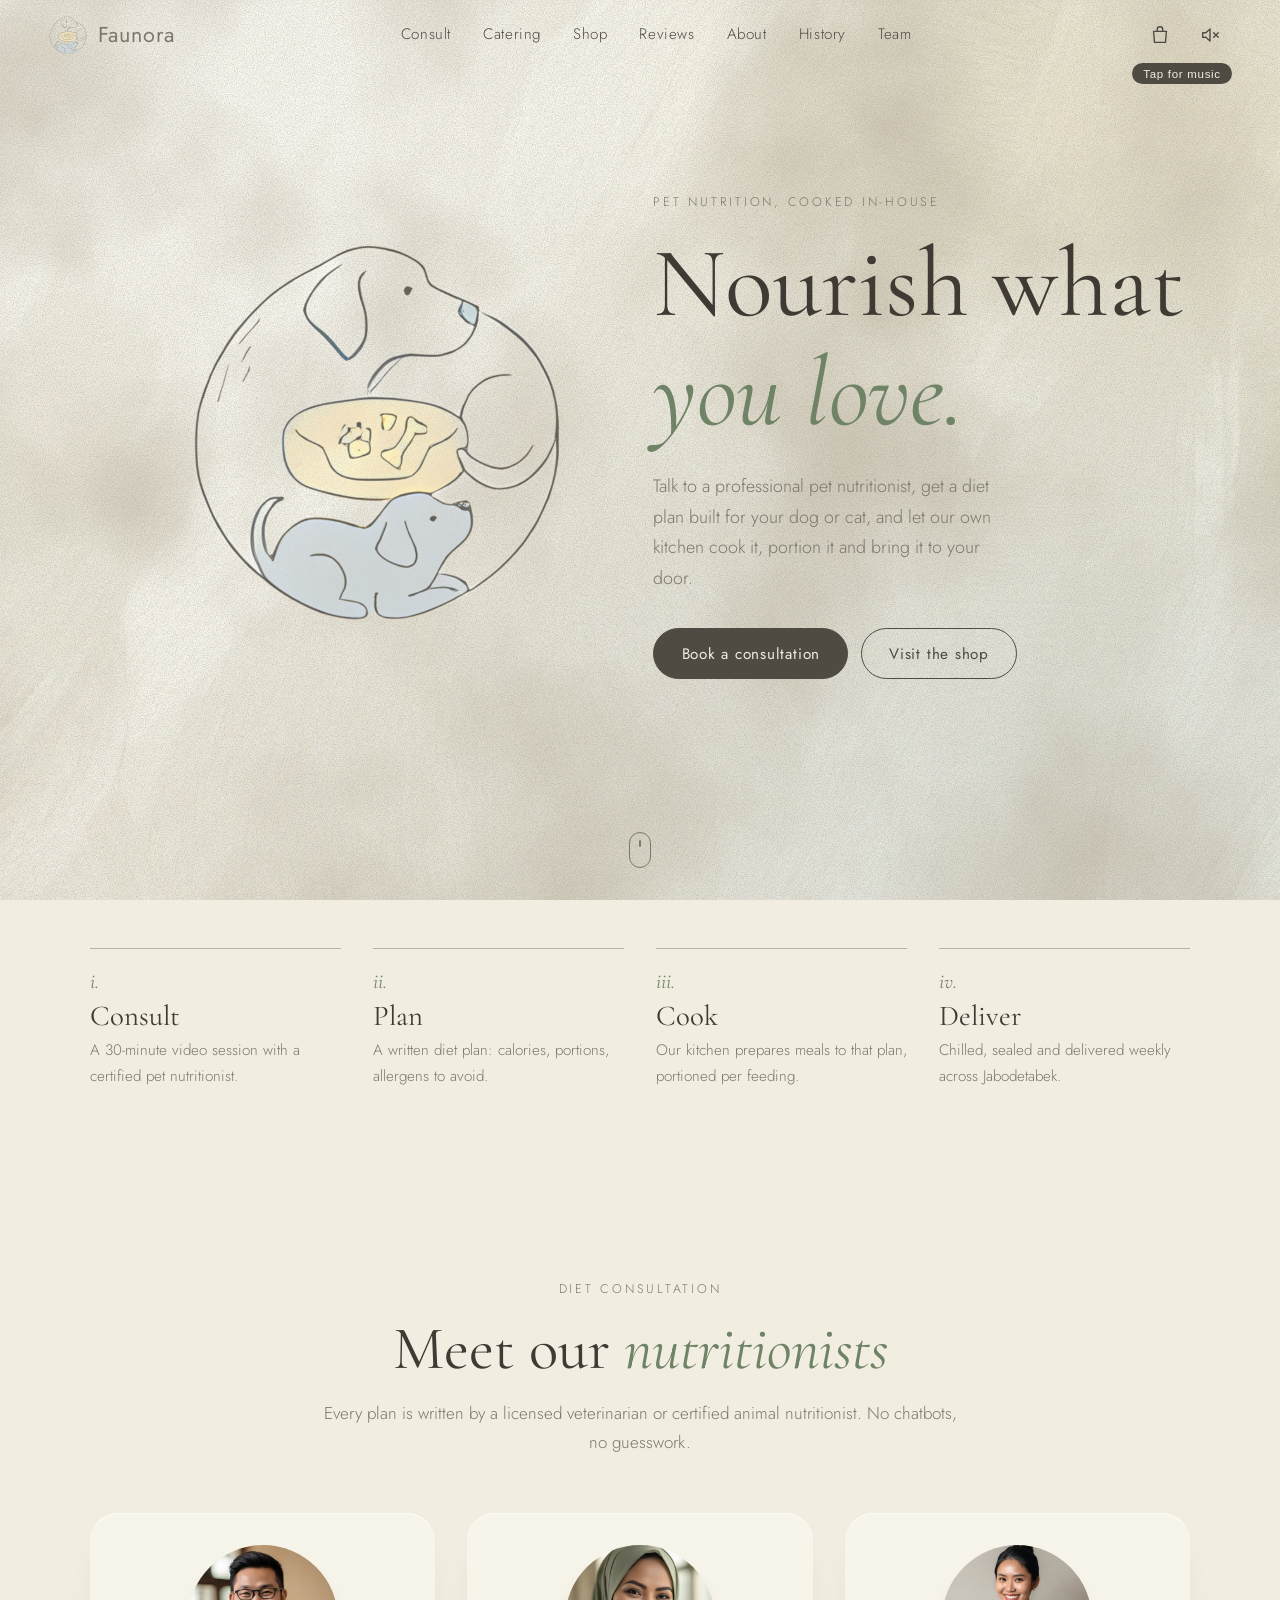
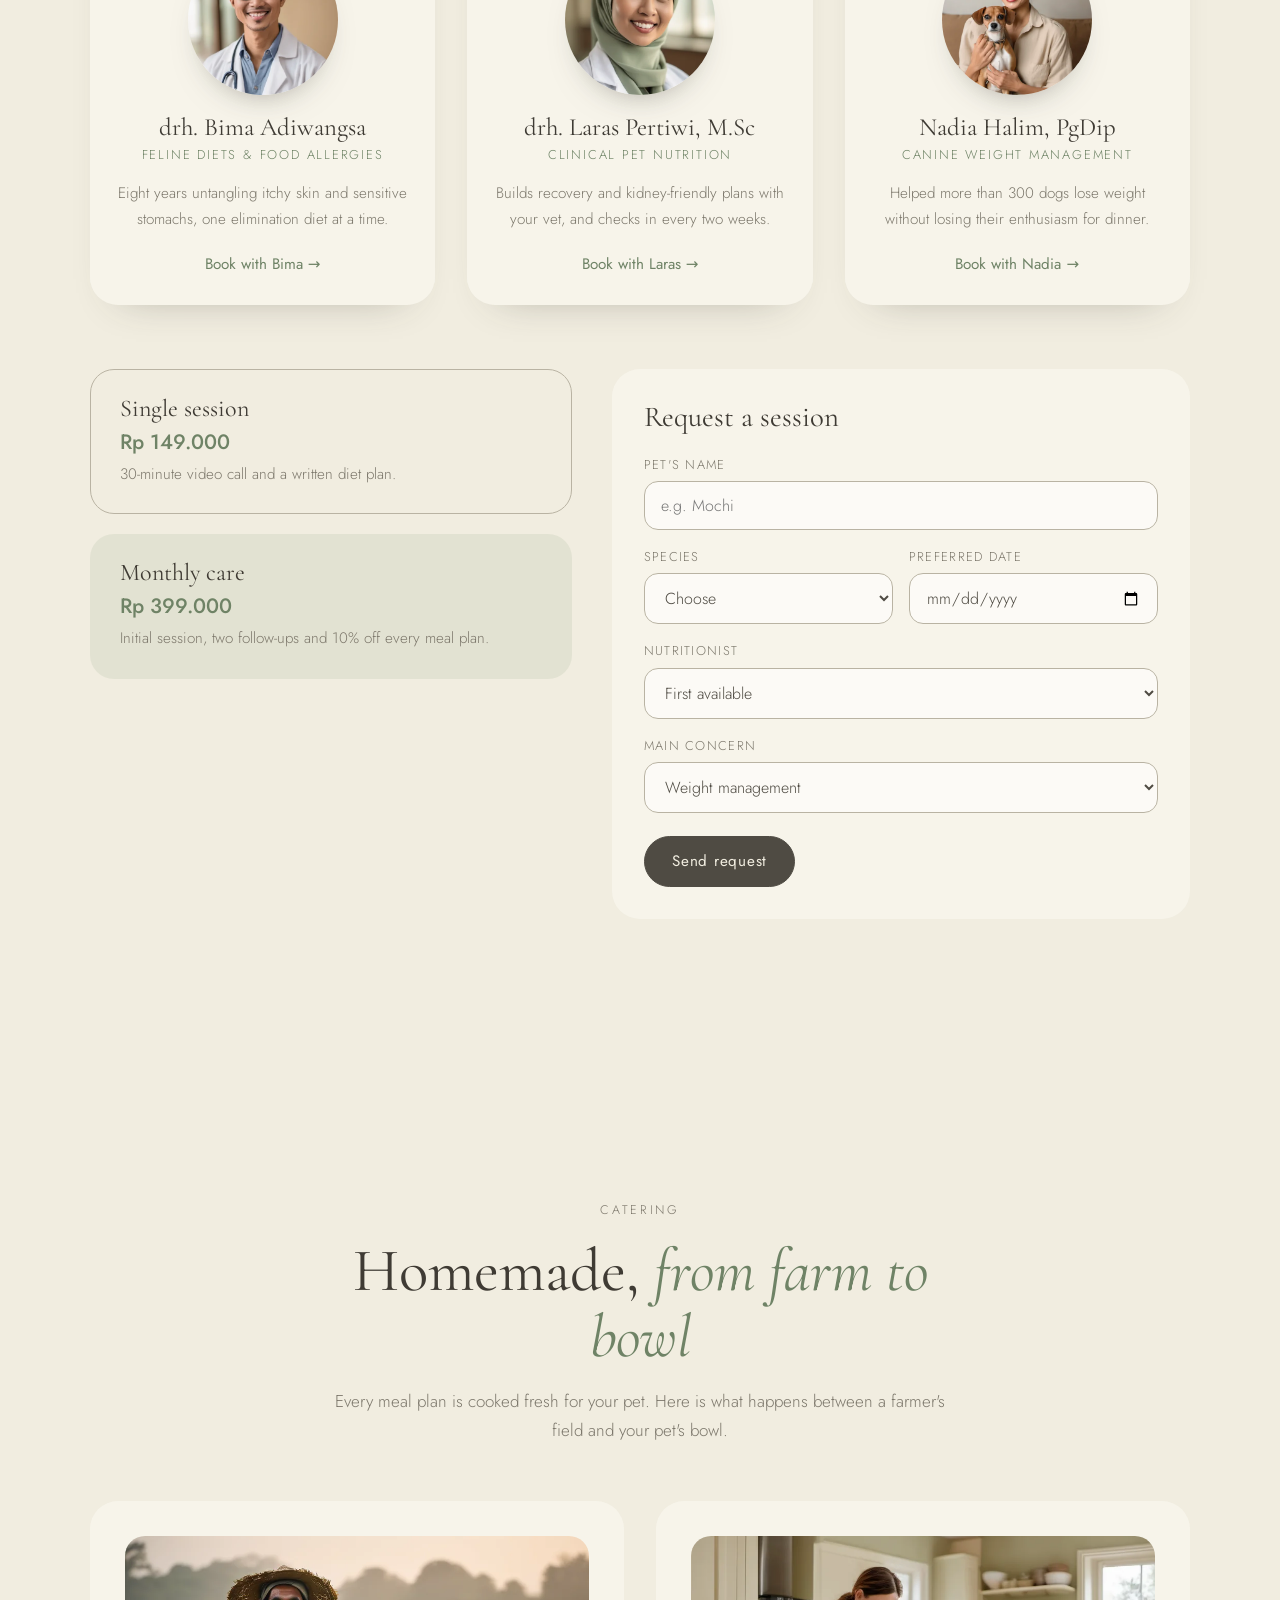
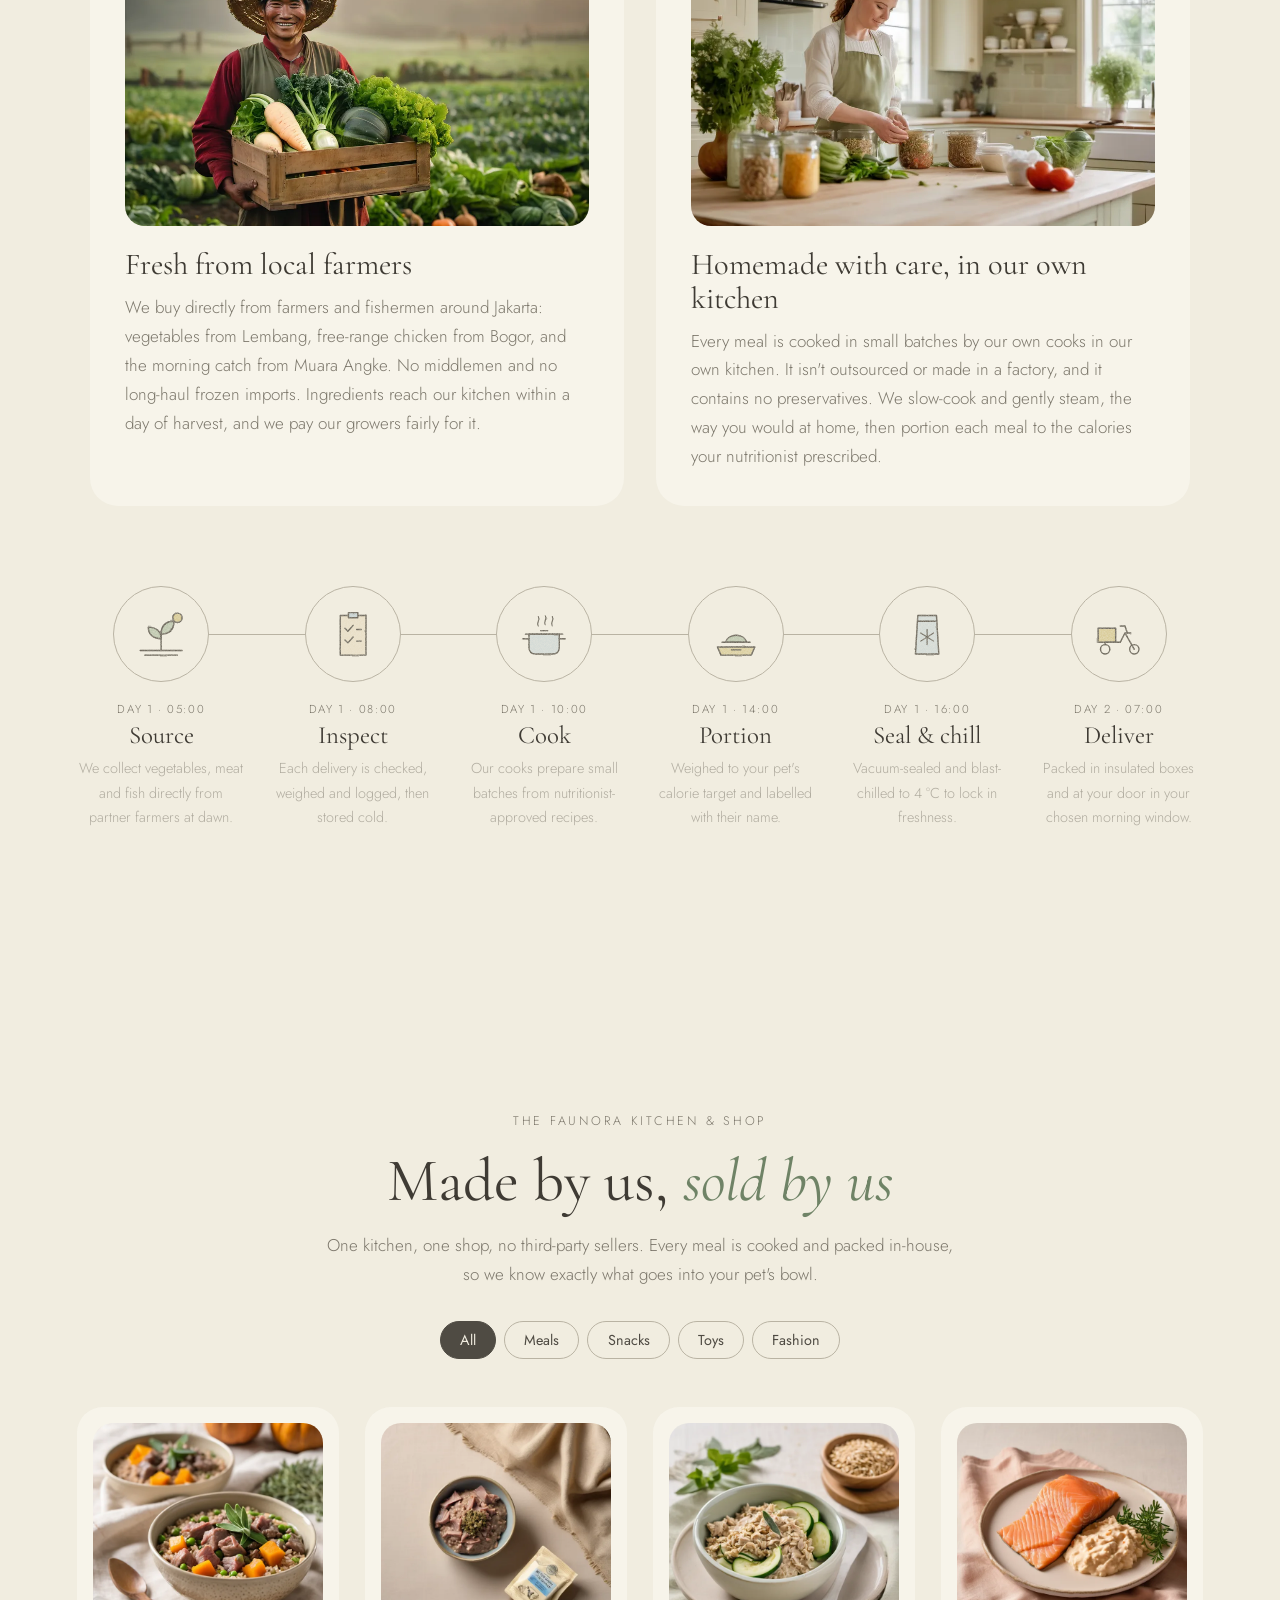
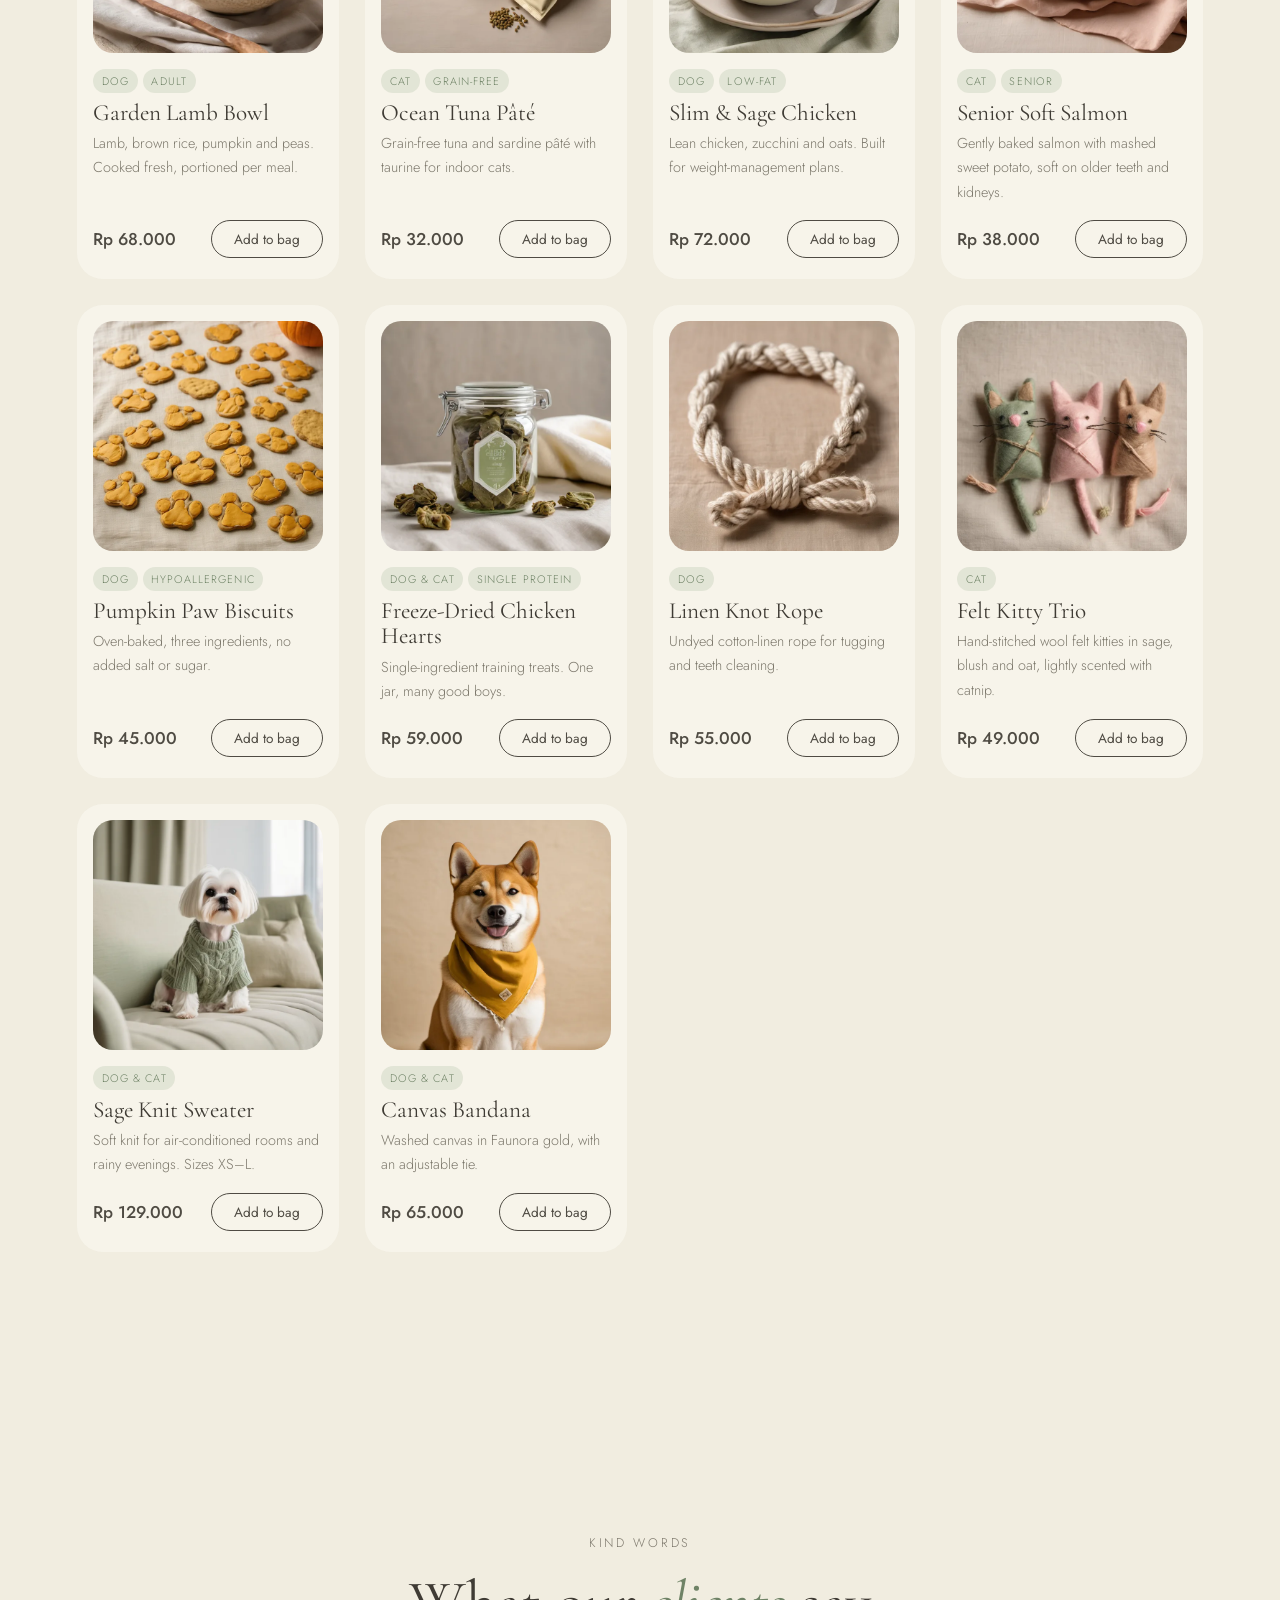
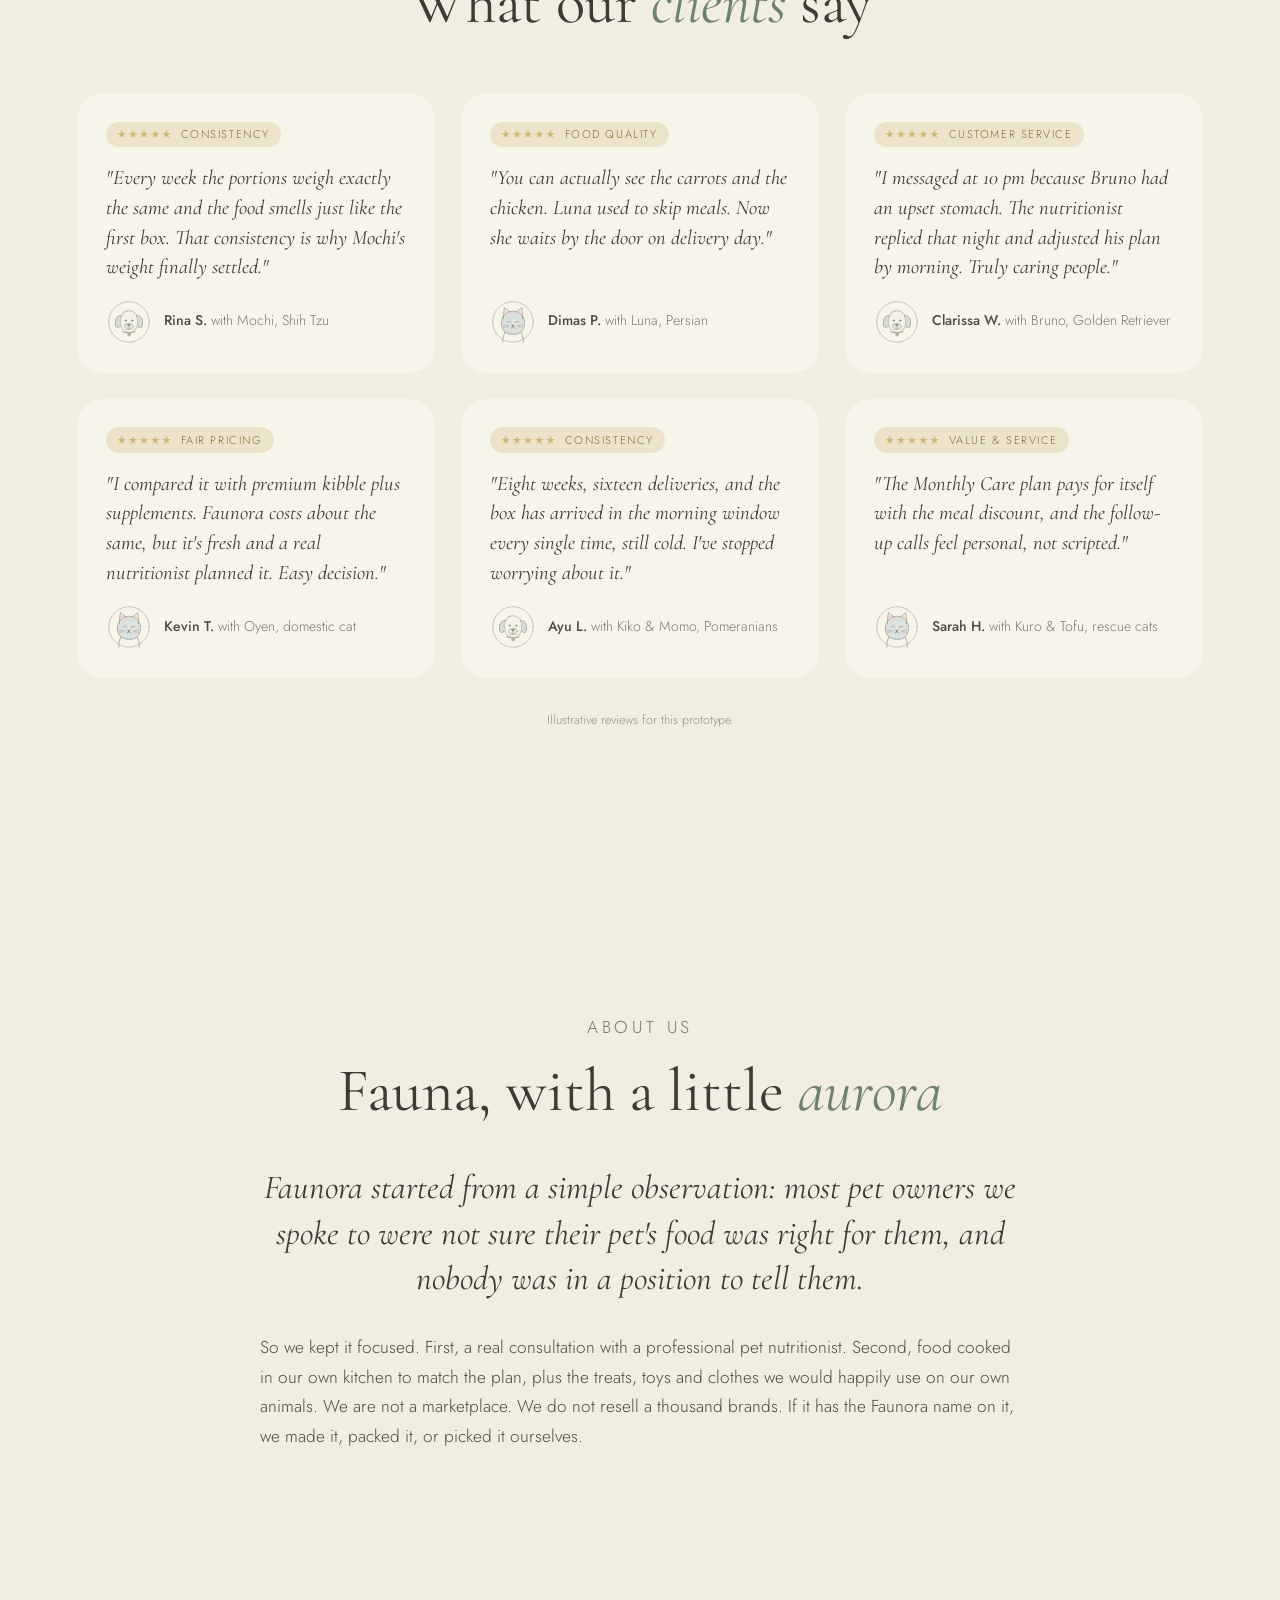
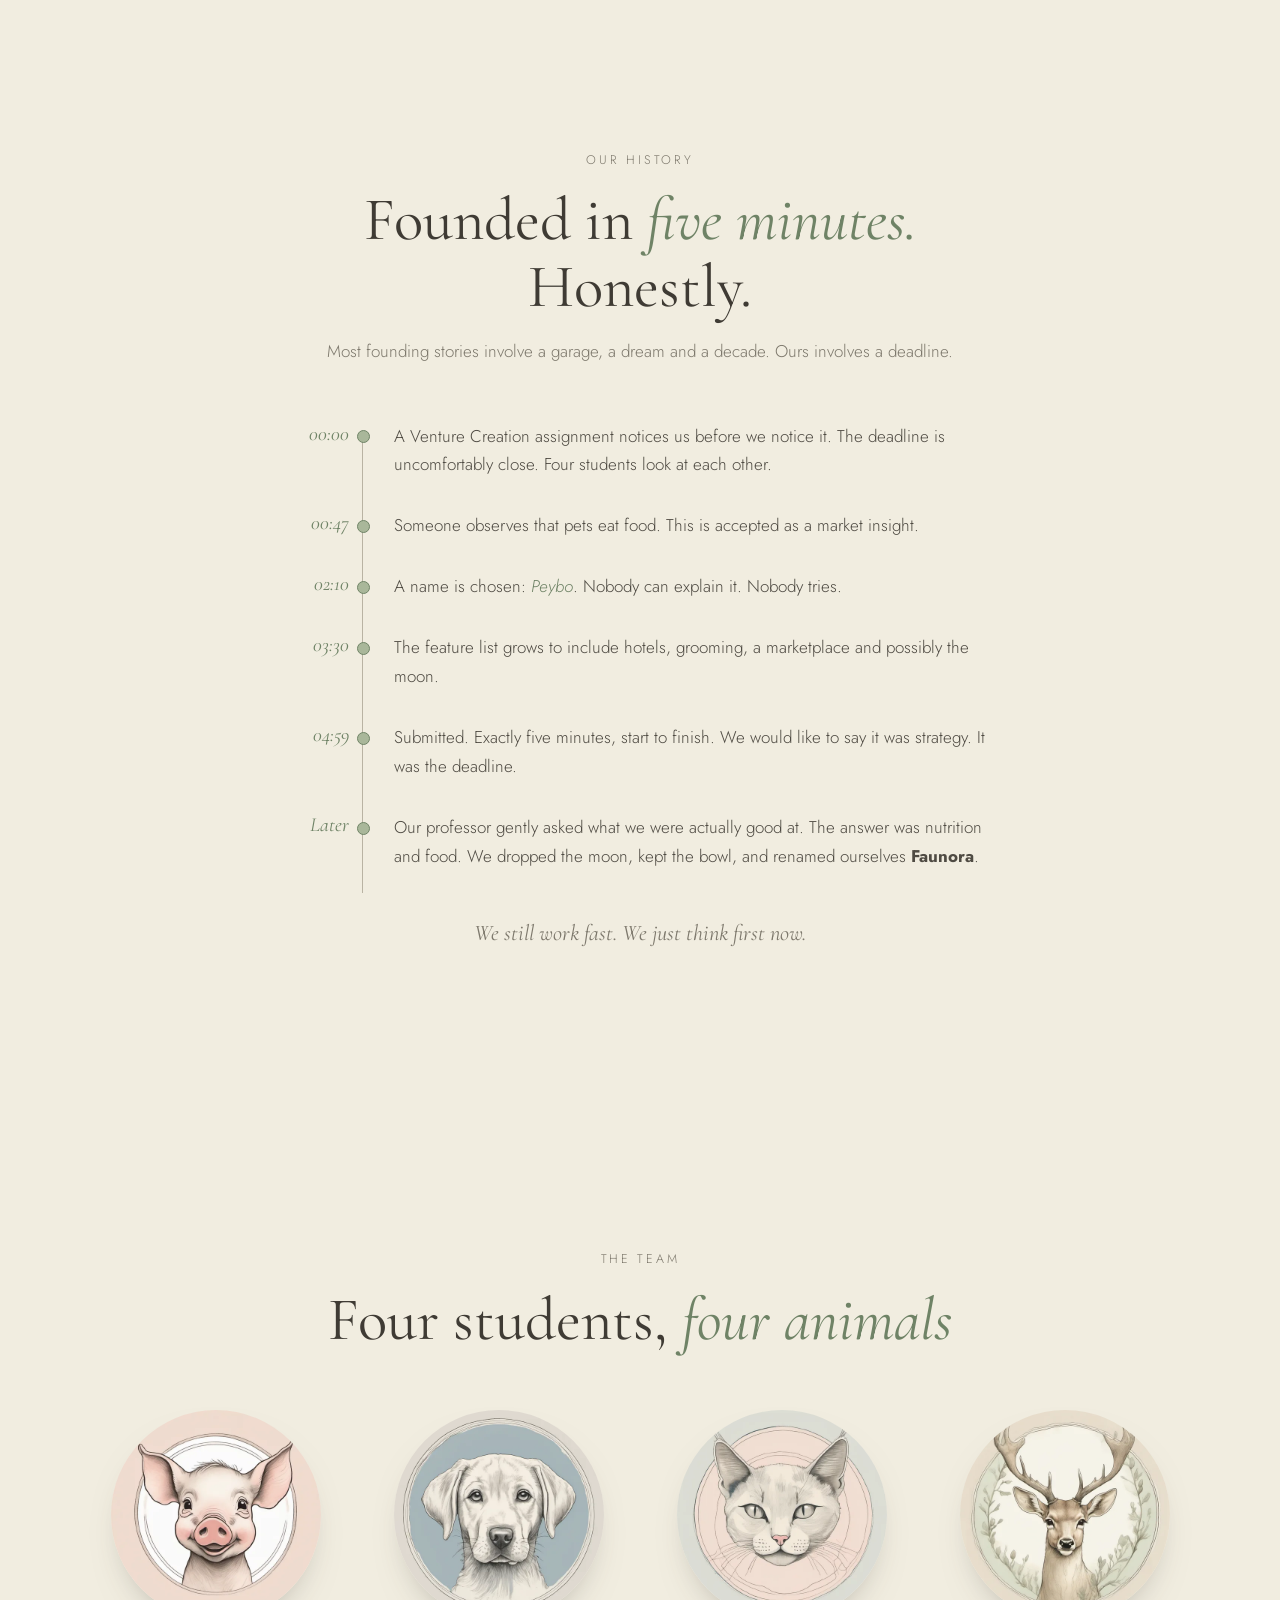
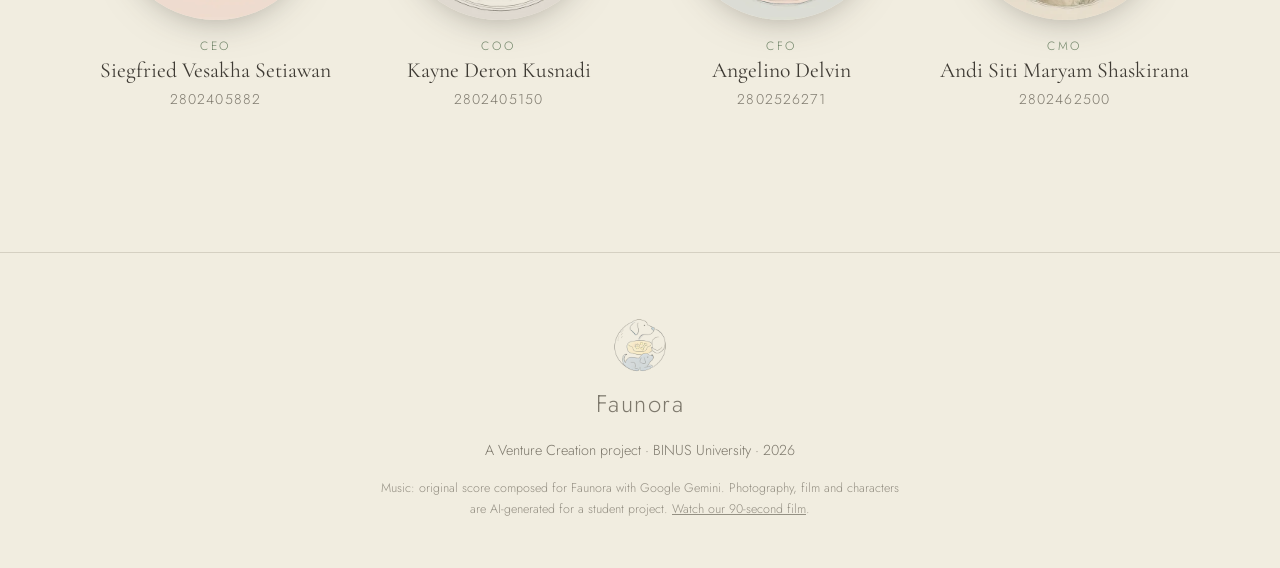
==== index.html @ 3a8ef3ce "Add Faunora website and 90-second brand film Responsive HTML/CSS/JS site for Faunora (pet diet consu" ====
<!doctype html>
<html lang="en">
<head>
<meta charset="utf-8">
<meta name="viewport" content="width=device-width, initial-scale=1">
<title>Faunora — Pet Nutrition &amp; Kitchen</title>
<meta name="description" content="Diet consultations with professional pet nutritionists, and meals cooked in Faunora's own kitchen to match.">
<link rel="icon" href="assets/logo/faunora-mark.svg" type="image/svg+xml">
<link rel="preconnect" href="https://fonts.googleapis.com">
<link rel="preconnect" href="https://fonts.gstatic.com" crossorigin>
<link href="https://fonts.googleapis.com/css2?family=Cormorant+Garamond:ital,wght@0,400;0,500;1,400;1,500&family=Jost:wght@300;400;500&display=swap" rel="stylesheet">
<link rel="stylesheet" href="style.css">
</head>
<body>

<!-- Hand-drawn illustration sprite. Two pencil filters give the doubled, graphite-like line of the logo. -->
<svg class="sprite" aria-hidden="true" xmlns="http://www.w3.org/2000/svg">
  <defs>
    <filter id="pencil" x="-5%" y="-5%" width="110%" height="110%">
      <feTurbulence type="fractalNoise" baseFrequency="0.04" numOctaves="2" seed="3" result="w"/>
      <feDisplacementMap in="SourceGraphic" in2="w" scale="2.4" xChannelSelector="R" yChannelSelector="G" result="d"/>
      <feTurbulence type="fractalNoise" baseFrequency="0.9" seed="7" result="g"/>
      <feColorMatrix in="g" type="matrix" values="0 0 0 0 0  0 0 0 0 0  0 0 0 0 0  0 0 0 -1.1 1.35" result="m"/>
      <feComposite in="d" in2="m" operator="in"/>
    </filter>
    <filter id="pencil2" x="-5%" y="-5%" width="110%" height="110%">
      <feTurbulence type="fractalNoise" baseFrequency="0.05" numOctaves="2" seed="11" result="w"/>
      <feDisplacementMap in="SourceGraphic" in2="w" scale="4" xChannelSelector="G" yChannelSelector="R"/>
    </filter>
  </defs>

  <!-- Team animals -->
  <symbol id="a-cat" viewBox="0 0 200 200">
    <g fill="none" stroke="currentColor" stroke-width="2" stroke-linecap="round" stroke-linejoin="round">
      <circle cx="100" cy="104" r="88" stroke-width="1.4"/>
      <path d="M64 150c-8 18-10 32-8 42M136 150c8 18 10 32 8 42"/>
      <path d="M50 110c0-35 22-52 50-52s50 17 50 52-22 48-50 48-50-13-50-48z" fill="#C9D4D4" fill-opacity=".6"/>
      <path d="M58 90l4-48 26 20M142 90l-4-48-26 20"/>
      <path d="M66 78l2-24 14 10zM134 78l-2-24-14 10z" fill="#E5C4B5" fill-opacity=".8" stroke="none"/>
      <path d="M74 104q8-6 16 0M110 104q8-6 16 0"/>
      <path d="M96 118h8l-4 5z" fill="#6E9696"/>
      <path d="M100 123q0 7-8 8M100 123q0 7 8 8"/>
      <path d="M58 118l22 3M58 127l22-2M142 118l-22 3M142 127l-22-2" stroke-width="1.3"/>
    </g>
  </symbol>
  <symbol id="a-dog" viewBox="0 0 200 200">
    <g fill="none" stroke="currentColor" stroke-width="2" stroke-linecap="round" stroke-linejoin="round">
      <circle cx="100" cy="104" r="88" stroke-width="1.4"/>
      <path d="M62 100c0-30 18-44 38-44s38 14 38 44-14 50-38 50-38-20-38-50z" fill="#F4F1E6" fill-opacity=".9"/>
      <path d="M68 78c-18-6-30 12-26 40 2 12 12 14 20 4" fill="#C9D4D4" fill-opacity=".75"/>
      <path d="M132 78c18-6 30 12 26 40-2 12-12 14-20 4" fill="#C9D4D4" fill-opacity=".75"/>
      <circle cx="86" cy="98" r="3" fill="currentColor"/><circle cx="114" cy="98" r="3" fill="currentColor"/>
      <ellipse cx="100" cy="124" rx="18" ry="13"/>
      <path d="M93 116q7-4 14 0-3 6-7 6t-7-6z" fill="#6E9696"/>
      <path d="M100 122v6M92 130q8 5 16 0"/>
      <path d="M72 148q28 12 56 0"/>
      <circle cx="100" cy="160" r="5" fill="#CDBB74" fill-opacity=".8"/>
    </g>
  </symbol>

    <!-- Catering process icons -->
  <symbol id="c-farm" viewBox="0 0 100 100">
    <g fill="none" stroke="currentColor" stroke-width="2.4" stroke-linecap="round" stroke-linejoin="round">
      <circle cx="78" cy="22" r="8" fill="#CDBB74" fill-opacity=".6"/>
      <path d="M50 78V46"/>
      <path d="M50 58c-14 0-22-8-22-20 14 0 22 8 22 20z" fill="#A9B79A" fill-opacity=".6"/>
      <path d="M50 50c0-14 8-22 22-22 0 14-8 22-22 22z" fill="#A9B79A" fill-opacity=".6"/>
      <path d="M14 78h72M22 86h56" />
    </g>
  </symbol>
  <symbol id="c-check" viewBox="0 0 100 100">
    <g fill="none" stroke="currentColor" stroke-width="2.4" stroke-linecap="round" stroke-linejoin="round">
      <path d="M28 18h44v68H28z" fill="#E7DCC0" fill-opacity=".7"/>
      <path d="M42 13h16v9H42z" fill="#C9D4D4"/>
      <path d="M36 40l5 5 9-10M36 60l5 5 9-10M56 42h8M56 62h8"/>
    </g>
  </symbol>
  <symbol id="c-pot" viewBox="0 0 100 100">
    <g fill="none" stroke="currentColor" stroke-width="2.4" stroke-linecap="round" stroke-linejoin="round">
      <path d="M40 36c-4-6 4-10 0-16M52 34c-4-6 4-10 0-16M64 36c-4-6 4-10 0-16" stroke-width="1.8"/>
      <path d="M24 50h52v22q0 12-12 12H36q-12 0-12-12z" fill="#C9D4D4" fill-opacity=".6"/>
      <path d="M18 50h64M14 58h10M76 58h10M44 44h12"/>
    </g>
  </symbol>
  <symbol id="c-scale" viewBox="0 0 100 100">
    <g fill="none" stroke="currentColor" stroke-width="2.4" stroke-linecap="round" stroke-linejoin="round">
      <path d="M32 64c4-16 32-16 36 0z" fill="#A9B79A" fill-opacity=".6"/>
      <path d="M26 64h48"/>
      <path d="M18 72h64l-6 14H24z" fill="#CDBB74" fill-opacity=".5"/>
      <path d="M42 77h16"/>
    </g>
  </symbol>
  <symbol id="c-chill" viewBox="0 0 100 100">
    <g fill="none" stroke="currentColor" stroke-width="2.4" stroke-linecap="round" stroke-linejoin="round">
      <path d="M34 18h32l4 66H30z" fill="#C9D4D4" fill-opacity=".6"/>
      <path d="M34 28h32"/>
      <path d="M50 42v26M39 48l22 14M61 48L39 62" stroke-width="2"/>
    </g>
  </symbol>
  <symbol id="c-deliver" viewBox="0 0 100 100">
    <g fill="none" stroke="currentColor" stroke-width="2.4" stroke-linecap="round" stroke-linejoin="round">
      <path d="M14 40h30v24H14z" fill="#CDBB74" fill-opacity=".55"/>
      <circle cx="26" cy="76" r="8"/><circle cx="76" cy="76" r="8"/>
      <path d="M26 68V64h26l8-16h10M64 48l-4-12h-8M60 48l16 28"/>
    </g>
  </symbol>

</svg>

<audio id="bgm" src="assets/faunora-score.mp3" loop preload="auto"></audio>

<header class="nav" id="top">
  <a class="brand" href="#hero" aria-label="Faunora home">
    <img src="assets/logo/faunora-mark-ai.png" alt="" width="40" height="41">
    <span>Faunora</span>
  </a>
  <nav class="links" id="links" aria-label="Main">
    <a href="#consult">Consult</a>
    <a href="#catering">Catering</a>
    <a href="#shop">Shop</a>
    <a href="#reviews">Reviews</a>
    <a href="#about">About</a>
    <a href="#history">History</a>
    <a href="#team">Team</a>
  </nav>
  <div class="tools">
    <button class="icon-btn bag-btn" id="bagBtn" aria-label="Open shopping bag">
      <svg viewBox="0 0 24 24" aria-hidden="true"><path d="M5 8h14l-1 12H6zM9 8V6a3 3 0 0 1 6 0v2"/></svg>
      <span class="count" id="bagCount">0</span>
    </button>
    <button class="icon-btn menu-btn" id="menuBtn" aria-label="Open menu" aria-expanded="false" aria-controls="links">
      <svg viewBox="0 0 24 24" aria-hidden="true"><path d="M4 8h16M4 16h16"/></svg>
    </button>
    <button class="icon-btn sound-btn is-off" id="soundBtn" aria-label="Play background music" aria-pressed="false">
      <svg viewBox="0 0 24 24" aria-hidden="true">
        <path class="spk" d="M4 9.5h3.5L12 5.5v13l-4.5-4H4z"/>
        <path class="w w1" d="M15.5 9.5a3.5 3.5 0 0 1 0 5"/>
        <path class="w w2" d="M18 7a7 7 0 0 1 0 10"/>
        <path class="x" d="M16 9.5l5 5M21 9.5l-5 5"/>
      </svg>
    </button>
  </div>
</header>

<main>
  <section class="hero" id="hero">
    <div class="hero-art">
      <img src="assets/logo/faunora-mark-ai.png" alt="Faunora logo: a dog and a puppy curled around a food bowl" width="400" height="405">
    </div>
    <div class="hero-copy">
      <p class="eyebrow">Pet nutrition, cooked in-house</p>
      <h1>Nourish what<br><em>you love.</em></h1>
      <p class="lede">Talk to a professional pet nutritionist, get a diet plan built for your dog or cat, and let our own kitchen cook it, portion it and bring it to your door.</p>
      <div class="cta">
        <a class="btn" href="#consult">Book a consultation</a>
        <a class="btn ghost" href="#shop">Visit the shop</a>
      </div>
    </div>
    <a class="scroll-cue" href="#flow" aria-label="Scroll down"><span></span></a>
  </section>

  <section class="flow" id="flow">
    <ol>
      <li class="reveal"><span class="num">i.</span><h3>Consult</h3><p>A 30-minute video session with a certified pet nutritionist.</p></li>
      <li class="reveal" style="--d:.1s"><span class="num">ii.</span><h3>Plan</h3><p>A written diet plan: calories, portions, allergens to avoid.</p></li>
      <li class="reveal" style="--d:.2s"><span class="num">iii.</span><h3>Cook</h3><p>Our kitchen prepares meals to that plan, portioned per feeding.</p></li>
      <li class="reveal" style="--d:.3s"><span class="num">iv.</span><h3>Deliver</h3><p>Chilled, sealed and delivered weekly across Jabodetabek.</p></li>
    </ol>
  </section>

  <section class="consult" id="consult">
    <header class="sec-head reveal">
      <p class="eyebrow">Diet consultation</p>
      <h2>Meet our <em>nutritionists</em></h2>
      <p>Every plan is written by a licensed veterinarian or certified animal nutritionist. No chatbots, no guesswork.</p>
    </header>
    <div class="experts">
      <article class="expert reveal">
        <img class="portrait" src="assets/img/expert-bima.webp" alt="Portrait of drh. Bima Adiwangsa" width="480" height="617" loading="lazy">
        <h3>drh. Bima Adiwangsa</h3>
        <p class="role">Feline diets &amp; food allergies</p>
        <p>Eight years untangling itchy skin and sensitive stomachs, one elimination diet at a time.</p>
        <button class="link-btn" data-expert="drh. Bima Adiwangsa">Book with Bima →</button>
      </article>
      <article class="expert reveal" style="--d:.12s">
        <img class="portrait" src="assets/img/expert-laras.webp" alt="Portrait of drh. Laras Pertiwi" width="480" height="617" loading="lazy">
        <h3>drh. Laras Pertiwi, M.Sc</h3>
        <p class="role">Clinical pet nutrition</p>
        <p>Builds recovery and kidney-friendly plans with your vet, and checks in every two weeks.</p>
        <button class="link-btn" data-expert="drh. Laras Pertiwi, M.Sc">Book with Laras →</button>
      </article>
      <article class="expert reveal" style="--d:.24s">
        <img class="portrait" src="assets/img/expert-nadia.webp" alt="Portrait of Nadia Halim" width="480" height="617" loading="lazy">
        <h3>Nadia Halim, PgDip</h3>
        <p class="role">Canine weight management</p>
        <p>Helped more than 300 dogs lose weight without losing their enthusiasm for dinner.</p>
        <button class="link-btn" data-expert="Nadia Halim, PgDip">Book with Nadia →</button>
      </article>
    </div>

    <div class="booking reveal">
      <div class="plans">
        <div class="plan"><h3>Single session</h3><p class="price">Rp 149.000</p><p>30-minute video call and a written diet plan.</p></div>
        <div class="plan featured"><h3>Monthly care</h3><p class="price">Rp 399.000</p><p>Initial session, two follow-ups and 10% off every meal plan.</p></div>
      </div>
      <form id="bookForm" class="form">
        <h3>Request a session</h3>
        <label>Pet's name<input name="pet" required autocomplete="off" placeholder="e.g. Mochi"></label>
        <div class="row">
          <label>Species<select name="species" required><option value="">Choose</option><option>Dog</option><option>Cat</option></select></label>
          <label>Preferred date<input type="date" name="date" required></label>
        </div>
        <label>Nutritionist<select name="expert" id="expertSel"><option>First available</option><option>drh. Bima Adiwangsa</option><option>drh. Laras Pertiwi, M.Sc</option><option>Nadia Halim, PgDip</option></select></label>
        <label>Main concern<select name="concern"><option>Weight management</option><option>Food allergy / sensitive stomach</option><option>Senior pet</option><option>Recovery after illness</option><option>Just want a healthier diet</option></select></label>
        <button class="btn" type="submit">Send request</button>
      </form>
    </div>
  </section>

  <section class="catering" id="catering">
    <header class="sec-head reveal">
      <p class="eyebrow">Catering</p>
      <h2>Homemade, <em>from farm to bowl</em></h2>
      <p>Every meal plan is cooked fresh for your pet. Here is what happens between a farmer's field and your pet's bowl.</p>
    </header>

    <div class="promise">
      <article class="reveal">
        <img class="photo" src="assets/img/farm.webp" alt="A farmer holding a crate of freshly harvested vegetables" width="900" height="616" loading="lazy">
        <h3>Fresh from local farmers</h3>
        <p>We buy directly from farmers and fishermen around Jakarta: vegetables from Lembang, free-range chicken from Bogor, and the morning catch from Muara Angke. No middlemen and no long-haul frozen imports. Ingredients reach our kitchen within a day of harvest, and we pay our growers fairly for it.</p>
      </article>
      <article class="reveal" style="--d:.12s">
        <img class="photo" src="assets/img/kitchen.webp" alt="A cook portioning freshly cooked pet food in a small kitchen" width="900" height="616" loading="lazy">
        <h3>Homemade with care, in our own kitchen</h3>
        <p>Every meal is cooked in small batches by our own cooks in our own kitchen. It isn't outsourced or made in a factory, and it contains no preservatives. We slow-cook and gently steam, the way you would at home, then portion each meal to the calories your nutritionist prescribed.</p>
      </article>
    </div>

    <div class="process-wrap">
      <ol class="process" id="process">
        <li class="step"><div class="ico"><svg class="sketch" data-sketch="c-farm" viewBox="0 0 100 100" aria-hidden="true"></svg></div><span class="when">Day 1 · 05:00</span><h3>Source</h3><p>We collect vegetables, meat and fish directly from partner farmers at dawn.</p></li>
        <li class="step"><div class="ico"><svg class="sketch" data-sketch="c-check" viewBox="0 0 100 100" aria-hidden="true"></svg></div><span class="when">Day 1 · 08:00</span><h3>Inspect</h3><p>Each delivery is checked, weighed and logged, then stored cold.</p></li>
        <li class="step"><div class="ico"><svg class="sketch" data-sketch="c-pot" viewBox="0 0 100 100" aria-hidden="true"></svg></div><span class="when">Day 1 · 10:00</span><h3>Cook</h3><p>Our cooks prepare small batches from nutritionist-approved recipes.</p></li>
        <li class="step"><div class="ico"><svg class="sketch" data-sketch="c-scale" viewBox="0 0 100 100" aria-hidden="true"></svg></div><span class="when">Day 1 · 14:00</span><h3>Portion</h3><p>Weighed to your pet's calorie target and labelled with their name.</p></li>
        <li class="step"><div class="ico"><svg class="sketch" data-sketch="c-chill" viewBox="0 0 100 100" aria-hidden="true"></svg></div><span class="when">Day 1 · 16:00</span><h3>Seal &amp; chill</h3><p>Vacuum-sealed and blast-chilled to 4 °C to lock in freshness.</p></li>
        <li class="step"><div class="ico"><svg class="sketch" data-sketch="c-deliver" viewBox="0 0 100 100" aria-hidden="true"></svg></div><span class="when">Day 2 · 07:00</span><h3>Deliver</h3><p>Packed in insulated boxes and at your door in your chosen morning window.</p></li>
      </ol>
    </div>
  </section>

  <section class="shop" id="shop">
    <header class="sec-head reveal">
      <p class="eyebrow">The Faunora kitchen &amp; shop</p>
      <h2>Made by us, <em>sold by us</em></h2>
      <p>One kitchen, one shop, no third-party sellers. Every meal is cooked and packed in-house, so we know exactly what goes into your pet's bowl.</p>
    </header>
    <div class="tabs reveal" role="tablist" aria-label="Product categories">
      <button role="tab" aria-selected="true" data-cat="all">All</button>
      <button role="tab" aria-selected="false" data-cat="meals">Meals</button>
      <button role="tab" aria-selected="false" data-cat="snacks">Snacks</button>
      <button role="tab" aria-selected="false" data-cat="toys">Toys</button>
      <button role="tab" aria-selected="false" data-cat="fashion">Fashion</button>
    </div>
    <div class="grid" id="grid"></div>
  </section>

  <section class="reviews" id="reviews">
    <header class="sec-head reveal">
      <p class="eyebrow">Kind words</p>
      <h2>What our <em>clients</em> say</h2>
    </header>
    <div class="review-grid">
      <figure class="review reveal">
        <span class="praise">Consistency</span>
        <blockquote>"Every week the portions weigh exactly the same and the food smells just like the first box. That consistency is why Mochi's weight finally settled."</blockquote>
        <figcaption><svg class="sketch" data-sketch="a-dog" viewBox="0 0 200 200" aria-hidden="true"></svg><span><strong>Rina S.</strong> with Mochi, Shih Tzu</span></figcaption>
      </figure>
      <figure class="review reveal" style="--d:.1s">
        <span class="praise">Food quality</span>
        <blockquote>"You can actually see the carrots and the chicken. Luna used to skip meals. Now she waits by the door on delivery day."</blockquote>
        <figcaption><svg class="sketch" data-sketch="a-cat" viewBox="0 0 200 200" aria-hidden="true"></svg><span><strong>Dimas P.</strong> with Luna, Persian</span></figcaption>
      </figure>
      <figure class="review reveal" style="--d:.2s">
        <span class="praise">Customer service</span>
        <blockquote>"I messaged at 10 pm because Bruno had an upset stomach. The nutritionist replied that night and adjusted his plan by morning. Truly caring people."</blockquote>
        <figcaption><svg class="sketch" data-sketch="a-dog" viewBox="0 0 200 200" aria-hidden="true"></svg><span><strong>Clarissa W.</strong> with Bruno, Golden Retriever</span></figcaption>
      </figure>
      <figure class="review reveal">
        <span class="praise">Fair pricing</span>
        <blockquote>"I compared it with premium kibble plus supplements. Faunora costs about the same, but it's fresh and a real nutritionist planned it. Easy decision."</blockquote>
        <figcaption><svg class="sketch" data-sketch="a-cat" viewBox="0 0 200 200" aria-hidden="true"></svg><span><strong>Kevin T.</strong> with Oyen, domestic cat</span></figcaption>
      </figure>
      <figure class="review reveal" style="--d:.1s">
        <span class="praise">Consistency</span>
        <blockquote>"Eight weeks, sixteen deliveries, and the box has arrived in the morning window every single time, still cold. I've stopped worrying about it."</blockquote>
        <figcaption><svg class="sketch" data-sketch="a-dog" viewBox="0 0 200 200" aria-hidden="true"></svg><span><strong>Ayu L.</strong> with Kiko &amp; Momo, Pomeranians</span></figcaption>
      </figure>
      <figure class="review reveal" style="--d:.2s">
        <span class="praise">Value &amp; service</span>
        <blockquote>"The Monthly Care plan pays for itself with the meal discount, and the follow-up calls feel personal, not scripted."</blockquote>
        <figcaption><svg class="sketch" data-sketch="a-cat" viewBox="0 0 200 200" aria-hidden="true"></svg><span><strong>Sarah H.</strong> with Kuro &amp; Tofu, rescue cats</span></figcaption>
      </figure>
    </div>
    <p class="note reveal">Illustrative reviews for this prototype.</p>
  </section>

  <section class="about" id="about">
    <div class="about-inner">
      <header class="sec-head reveal">
        <p class="eyebrow">About us</p>
        <h2>Fauna, with a little <em>aurora</em></h2>
      </header>
      <p class="reveal big">Faunora started from a simple observation: most pet owners we spoke to were not sure their pet's food was right for them, and nobody was in a position to tell them.</p>
      <p class="reveal">So we kept it focused. First, a real consultation with a professional pet nutritionist. Second, food cooked in our own kitchen to match the plan, plus the treats, toys and clothes we would happily use on our own animals. We are not a marketplace. We do not resell a thousand brands. If it has the Faunora name on it, we made it, packed it, or picked it ourselves.</p>
    </div>
  </section>

  <section class="history" id="history">
    <header class="sec-head reveal">
      <p class="eyebrow">Our history</p>
      <h2>Founded in <em>five minutes.</em> Honestly.</h2>
      <p>Most founding stories involve a garage, a dream and a decade. Ours involves a deadline.</p>
    </header>
    <ol class="timeline">
      <li class="reveal"><time>00:00</time><p>A Venture Creation assignment notices us before we notice it. The deadline is uncomfortably close. Four students look at each other.</p></li>
      <li class="reveal"><time>00:47</time><p>Someone observes that pets eat food. This is accepted as a market insight.</p></li>
      <li class="reveal"><time>02:10</time><p>A name is chosen: <em>Peybo</em>. Nobody can explain it. Nobody tries.</p></li>
      <li class="reveal"><time>03:30</time><p>The feature list grows to include hotels, grooming, a marketplace and possibly the moon.</p></li>
      <li class="reveal"><time>04:59</time><p>Submitted. Exactly five minutes, start to finish. We would like to say it was strategy. It was the deadline.</p></li>
      <li class="reveal"><time>Later</time><p>Our professor gently asked what we were actually good at. The answer was nutrition and food. We dropped the moon, kept the bowl, and renamed ourselves <strong>Faunora</strong>.</p></li>
    </ol>
    <p class="reveal footnote">We still work fast. We just think first now.</p>
  </section>

  <section class="team" id="team">
    <header class="sec-head reveal">
      <p class="eyebrow">The team</p>
      <h2>Four students, <em>four animals</em></h2>
    </header>
    <div class="members">
      <figure class="member reveal">
        <img class="portrait" src="assets/img/team-pig.webp" alt="Pencil sketch of a pig" width="560" height="560" loading="lazy">
        <figcaption><span class="role">CEO</span><strong>Siegfried Vesakha Setiawan</strong><small>2802405882</small></figcaption>
      </figure>
      <figure class="member reveal" style="--d:.1s">
        <img class="portrait" src="assets/img/team-dog.webp" alt="Pencil sketch of a dog" width="560" height="560" loading="lazy">
        <figcaption><span class="role">COO</span><strong>Kayne Deron Kusnadi</strong><small>2802405150</small></figcaption>
      </figure>
      <figure class="member reveal" style="--d:.2s">
        <img class="portrait" src="assets/img/team-cat.webp" alt="Pencil sketch of a cat" width="560" height="560" loading="lazy">
        <figcaption><span class="role">CFO</span><strong>Angelino Delvin</strong><small>2802526271</small></figcaption>
      </figure>
      <figure class="member reveal" style="--d:.3s">
        <img class="portrait" src="assets/img/team-deer.webp" alt="Pencil sketch of a deer" width="560" height="560" loading="lazy">
        <figcaption><span class="role">CMO</span><strong>Andi Siti Maryam Shaskirana</strong><small>2802462500</small></figcaption>
      </figure>
    </div>
  </section>
</main>

<footer class="foot">
  <img src="assets/logo/faunora-mark-ai.png" alt="" width="56" height="57">
  <p class="wordmark">Faunora</p>
  <p>A Venture Creation project · BINUS University · 2026</p>
  <p class="credit">Music: original score composed for Faunora with Google Gemini. Photography, film and characters are AI-generated for a student project. <a href="video/Faunora_Ad_90s.mp4">Watch our 90-second film</a>.</p>
</footer>

<div class="scrim" id="scrim" hidden></div>
<aside class="drawer" id="drawer" aria-label="Shopping bag" aria-hidden="true">
  <header><h2>Your bag</h2><button class="icon-btn" id="closeBag" aria-label="Close bag"><svg viewBox="0 0 24 24" aria-hidden="true"><path d="M6 6l12 12M18 6L6 18"/></svg></button></header>
  <ul class="bag-list" id="bagList"></ul>
  <p class="empty" id="bagEmpty">Your bag is empty. Something in the shop is probably looking at you.</p>
  <footer><div class="total"><span>Subtotal</span><strong id="bagTotal">Rp 0</strong></div><button class="btn wide" id="checkout">Checkout</button></footer>
</aside>

<div class="toast" id="toast" role="status" aria-live="polite"></div>

<script src="script.js"></script>
</body>
</html>
---- style.css ----
:root {
  --paper: #F1EDE0;
  --paper-2: #E8E2D1;
  --card: rgba(250, 248, 240, .62);
  --ink: #4F4B43;
  --ink-soft: #7D786C;
  --line: #B9B3A3;
  --sage: #A9B79A;
  --sage-deep: #6F8366;
  --gold: #CDBB74;
  --mist: #C9D4D4;
  --teal: #6E9696;
  --ease: cubic-bezier(.22, .8, .24, 1);
  --serif: "Cormorant Garamond", Georgia, serif;
  --sans: "Jost", system-ui, sans-serif;
  color-scheme: light;
}

* { box-sizing: border-box; }
html { scroll-behavior: smooth; scroll-padding-top: 84px; }
body {
  margin: 0;
  font: 300 17px/1.7 var(--sans);
  color: var(--ink);
  background: var(--paper) url("assets/img/wall.webp") center / cover fixed;
  overflow-x: hidden;
  -webkit-font-smoothing: antialiased;
}

/* Painted-wall / concrete texture: fine grain + slow mottled clouds, both tinted to the logo's cream. */
body::before, body::after {
  content: ""; position: fixed; inset: 0; pointer-events: none; z-index: -1;
}
body::before {
  background:
    url("data:image/svg+xml,%3Csvg xmlns='http://www.w3.org/2000/svg' width='1600' height='1000' preserveAspectRatio='none'%3E%3Cfilter id='m'%3E%3CfeTurbulence type='fractalNoise' baseFrequency='.0035' numOctaves='4' seed='4' stitchTiles='stitch'/%3E%3CfeColorMatrix values='0 0 0 0 .55  0 0 0 0 .5  0 0 0 0 .4  1.5 0 0 0 -.62'/%3E%3C/filter%3E%3Crect width='100%25' height='100%25' filter='url(%23m)'/%3E%3C/svg%3E"),
    radial-gradient(ellipse at 15% 10%, rgba(255,255,250,.7), transparent 55%),
    radial-gradient(ellipse at 85% 90%, rgba(201,212,212,.35), transparent 60%),
    radial-gradient(ellipse at 90% 15%, rgba(205,187,116,.14), transparent 50%);
  background-size: cover;
  background-repeat: no-repeat;
}
body::after {
  background: url("data:image/svg+xml,%3Csvg xmlns='http://www.w3.org/2000/svg' width='260' height='260'%3E%3Cfilter id='n'%3E%3CfeTurbulence type='fractalNoise' baseFrequency='.9' numOctaves='3' stitchTiles='stitch'/%3E%3CfeColorMatrix values='0 0 0 0 .3  0 0 0 0 .28  0 0 0 0 .22  1 0 0 0 -.38'/%3E%3C/filter%3E%3Crect width='100%25' height='100%25' filter='url(%23n)'/%3E%3C/svg%3E");
  opacity: .7;
}

.sprite { position: absolute; width: 0; height: 0; overflow: hidden; }
img { max-width: 100%; }
h1, h2, h3 { font-family: var(--serif); font-weight: 400; line-height: 1.1; margin: 0; color: #3F3B34; }
em { font-style: italic; color: var(--sage-deep); }
a { color: inherit; }
:focus-visible { outline: 2px solid var(--teal); outline-offset: 3px; border-radius: 4px; }

.eyebrow { font-size: .78rem; letter-spacing: .22em; text-transform: uppercase; color: var(--ink-soft); margin: 0 0 1rem; }

/* ---------- Header ---------- */
.nav {
  position: fixed; inset: 0 0 auto; z-index: 30;
  display: flex; align-items: center; justify-content: space-between; gap: 1rem;
  padding: .8rem clamp(16px, 4vw, 48px);
  transition: background .5s var(--ease), box-shadow .5s var(--ease), padding .5s var(--ease);
}
.nav.scrolled { background: rgba(241, 237, 224, .82); backdrop-filter: blur(12px); -webkit-backdrop-filter: blur(12px); box-shadow: 0 1px 0 rgba(79, 75, 67, .08); padding-block: .5rem; }
.brand { display: flex; align-items: center; gap: .6rem; text-decoration: none; font: 400 1.35rem var(--sans); letter-spacing: .04em; color: var(--ink-soft); }
.brand img { width: 40px; height: auto; transition: transform .8s var(--ease); }
.brand:hover img { transform: rotate(-12deg) scale(1.05); }
.links { display: flex; gap: clamp(1rem, 2.5vw, 2.2rem); }
.links a { position: relative; text-decoration: none; font-size: .95rem; letter-spacing: .04em; padding: .3rem 0; }
.links a::after { content: ""; position: absolute; left: 0; right: 0; bottom: 0; height: 1px; background: currentColor; transform: scaleX(0); transform-origin: right; transition: transform .45s var(--ease); }
.links a:hover::after, .links a.active::after { transform: scaleX(1); transform-origin: left; }
.tools { display: flex; gap: .4rem; align-items: center; }

.icon-btn {
  position: relative; width: 44px; height: 44px; border: 0; border-radius: 50%;
  background: transparent; color: var(--ink); cursor: pointer;
  display: grid; place-items: center;
  transition: background .3s var(--ease), transform .3s var(--ease);
}
.icon-btn:hover { background: rgba(169, 183, 154, .22); }
.icon-btn:active { transform: scale(.92); }
.icon-btn svg { width: 22px; height: 22px; fill: none; stroke: currentColor; stroke-width: 1.5; stroke-linecap: round; stroke-linejoin: round; }
.menu-btn { display: none; }

.count {
  position: absolute; top: 4px; right: 2px; min-width: 18px; height: 18px; padding: 0 5px;
  border-radius: 9px; background: var(--sage-deep); color: #fff; font-size: .68rem; line-height: 18px; font-weight: 500;
  transform: scale(0); transition: transform .4s var(--ease);
}
.count.has { transform: scale(1); }
.bag-btn.bump { animation: bump .6s var(--ease); }
.count.pop { animation: pop .5s var(--ease); }
@keyframes bump { 30% { transform: scale(1.18) rotate(-6deg); } 60% { transform: scale(.96) rotate(3deg); } }
@keyframes pop { 40% { transform: scale(1.5); } }

/* Speaker: waves breathe while playing, an x shows when silent. */
.sound-btn .w, .sound-btn .x { transition: opacity .35s var(--ease), transform .35s var(--ease); transform-origin: 12px 12px; }
.sound-btn .x { opacity: 0; transform: scale(.4); }
.sound-btn.is-off .w { opacity: 0; transform: scale(.6); }
.sound-btn.is-off .x { opacity: 1; transform: none; }
.sound-btn:not(.is-off) .w1 { animation: wave 1.6s ease-in-out infinite; }
.sound-btn:not(.is-off) .w2 { animation: wave 1.6s ease-in-out .3s infinite; }
@keyframes wave { 50% { opacity: .35; } }
.sound-btn.hint::after {
  content: "Tap for music"; position: absolute; top: 100%; right: 0; margin-top: 6px; white-space: nowrap;
  font-size: .72rem; letter-spacing: .06em; padding: .3rem .7rem; border-radius: 99px;
  background: var(--ink); color: var(--paper); animation: fadeIn .6s var(--ease) both;
}

/* ---------- Buttons ---------- */
.btn {
  display: inline-flex; align-items: center; justify-content: center; gap: .5rem;
  padding: .85rem 1.7rem; border-radius: 99px; border: 1px solid var(--ink);
  background: var(--ink); color: var(--paper); font: 400 .95rem var(--sans); letter-spacing: .05em;
  text-decoration: none; cursor: pointer; position: relative; overflow: hidden; isolation: isolate;
  transition: transform .4s var(--ease), box-shadow .4s var(--ease), color .4s var(--ease);
}
.btn::before { content: ""; position: absolute; inset: 0; background: var(--sage-deep); transform: translateY(101%); transition: transform .5s var(--ease); z-index: -1; border-radius: inherit; }
.btn:hover { transform: translateY(-2px); box-shadow: 0 10px 24px -12px rgba(63, 59, 52, .5); }
.btn:hover::before { transform: none; }
.btn.ghost { background: transparent; color: var(--ink); }
.btn.ghost::before { background: var(--ink); }
.btn.ghost:hover { color: var(--paper); }
.btn.wide { width: 100%; }
.link-btn { border: 0; background: none; padding: .3rem 0; font: 400 .95rem var(--sans); color: var(--sage-deep); cursor: pointer; transition: letter-spacing .4s var(--ease); }
.link-btn:hover { letter-spacing: .04em; }

/* ---------- Sections ---------- */
section { padding: clamp(5rem, 11vw, 9rem) clamp(16px, 6vw, 96px); position: relative; }
.sec-head { max-width: 640px; margin: 0 auto 3.5rem; text-align: center; }
.sec-head h2 { font-size: clamp(2.3rem, 5.5vw, 3.8rem); margin-bottom: 1rem; }
.sec-head p:not(.eyebrow) { color: var(--ink-soft); margin: 0; }

/* Reveal on scroll */
.reveal { opacity: 0; transform: translateY(28px); filter: blur(4px); transition: opacity 1.1s var(--ease), transform 1.1s var(--ease), filter 1.1s var(--ease); transition-delay: var(--d, 0s); }
.reveal.in { opacity: 1; transform: none; filter: none; }

/* Hero */
.hero { min-height: 100svh; display: grid; grid-template-columns: 1fr 1.1fr; align-items: center; gap: clamp(2rem, 6vw, 6rem); padding-top: 7rem; max-width: 1280px; margin: 0 auto; }
.hero-art { justify-self: end; width: min(400px, 100%); animation: rise 1.6s var(--ease) both; }
.hero-art img { width: 100%; height: auto; animation: float 7s ease-in-out 1.6s infinite; }
.hero-copy > * { animation: rise 1.4s var(--ease) both; }
.hero-copy > :nth-child(2) { animation-delay: .15s; }
.hero-copy > :nth-child(3) { animation-delay: .3s; }
.hero-copy > :nth-child(4) { animation-delay: .45s; }
.hero h1 { font-size: clamp(3.2rem, 8vw, 6.2rem); margin-bottom: 1.5rem; }
.lede { font-size: 1.12rem; max-width: 34ch; color: var(--ink-soft); margin: 0 0 2.2rem; }
.cta { display: flex; flex-wrap: wrap; gap: .8rem; }
.scroll-cue { position: absolute; left: 50%; bottom: 2rem; width: 22px; height: 36px; border: 1px solid var(--ink-soft); border-radius: 12px; transform: translateX(-50%); }
.scroll-cue span { position: absolute; left: 50%; top: 7px; width: 2px; height: 7px; margin-left: -1px; border-radius: 2px; background: var(--ink-soft); animation: cue 2s var(--ease) infinite; }
@keyframes rise { from { opacity: 0; transform: translateY(30px); filter: blur(6px); } }
@keyframes float { 50% { transform: translateY(-12px) rotate(-1.5deg); } }
@keyframes cue { 0% { opacity: 0; transform: translateY(0); } 30% { opacity: 1; } 100% { opacity: 0; transform: translateY(12px); } }
@keyframes fadeIn { from { opacity: 0; transform: translateY(-4px); } }

/* Flow */
.flow { padding-block: 3rem; }
.flow ol { list-style: none; margin: 0 auto; padding: 0; max-width: 1100px; display: grid; grid-template-columns: repeat(4, 1fr); gap: 2rem; }
.flow li { border-top: 1px solid var(--line); padding-top: 1.2rem; }
.flow .num { font: italic 1.3rem var(--serif); color: var(--sage-deep); }
.flow h3 { font-size: 1.8rem; margin: .2rem 0 .4rem; }
.flow p { margin: 0; font-size: .95rem; color: var(--ink-soft); }

/* Sketch illustrations */
.sketch { display: block; width: 100%; height: auto; color: #6F6A5E; overflow: visible; }

/* Consult */
.experts { display: grid; grid-template-columns: repeat(3, 1fr); gap: 2rem; max-width: 1100px; margin: 0 auto; }
.expert { text-align: center; padding: 2rem 1.6rem 1.6rem; border-radius: 28px; background: var(--card); box-shadow: 0 1px 0 rgba(255,255,255,.7) inset, 0 20px 40px -32px rgba(63,59,52,.45); transition: transform .6s var(--ease), box-shadow .6s var(--ease); }
.expert:hover { transform: translateY(-6px); box-shadow: 0 1px 0 rgba(255,255,255,.7) inset, 0 30px 50px -30px rgba(63,59,52,.5); }
.expert .portrait { display: block; width: 150px; height: 150px; object-fit: cover; object-position: center 22%; margin: 0 auto 1.2rem; border-radius: 50%; box-shadow: 0 16px 34px -22px rgba(63, 59, 52, .6); transition: transform .8s var(--ease); }
.expert:hover .portrait { transform: scale(1.05); }
.expert h3 { font-size: 1.55rem; }
.expert .role { margin: .2rem 0 .8rem; font-size: .8rem; letter-spacing: .14em; text-transform: uppercase; color: var(--sage-deep); }
.expert p { font-size: .95rem; color: var(--ink-soft); }

.booking { display: grid; grid-template-columns: 1fr 1.2fr; gap: 2.5rem; max-width: 1100px; margin: 4rem auto 0; }
.plans { display: grid; gap: 1.2rem; align-content: start; }
.plan { padding: 1.6rem 1.8rem; border: 1px solid var(--line); border-radius: 24px; transition: border-color .4s var(--ease), background .4s var(--ease); }
.plan:hover { border-color: var(--sage-deep); background: var(--card); }
.plan.featured { background: rgba(169, 183, 154, .2); border-color: transparent; }
.plan h3 { font-size: 1.5rem; }
.plan .price { font: 500 1.3rem var(--sans); margin: .3rem 0; color: var(--sage-deep); }
.plan p:last-child { margin: 0; font-size: .95rem; color: var(--ink-soft); }
.form { display: grid; gap: 1rem; padding: 2rem; border-radius: 28px; background: var(--card); }
.form h3 { font-size: 1.8rem; margin-bottom: .3rem; }
.form label { display: grid; gap: .35rem; font-size: .8rem; letter-spacing: .1em; text-transform: uppercase; color: var(--ink-soft); }
.form .row { display: grid; grid-template-columns: 1fr 1fr; gap: 1rem; }
.form input, .form select {
  font: 300 1rem var(--sans); color: var(--ink); padding: .75rem 1rem; border-radius: 14px;
  border: 1px solid var(--line); background: rgba(255, 255, 255, .55); width: 100%;
  transition: border-color .3s var(--ease), box-shadow .3s var(--ease), background .3s var(--ease);
}
.form input:focus, .form select:focus { outline: none; border-color: var(--sage-deep); background: #fff; box-shadow: 0 0 0 4px rgba(169, 183, 154, .3); }
.form .btn { justify-self: start; margin-top: .4rem; }
.form.flash { animation: flash 1.2s var(--ease); }
@keyframes flash { 30% { box-shadow: 0 0 0 6px rgba(169, 183, 154, .45); } }

/* Catering */
.promise { display: grid; grid-template-columns: 1fr 1fr; gap: 2rem; max-width: 1100px; margin: 0 auto 5rem; }
.promise article { padding: 2.2rem; border-radius: 28px; background: var(--card); }
.promise .photo { display: block; width: 100%; height: auto; aspect-ratio: 16 / 10; object-fit: cover; border-radius: 20px; margin-bottom: 1.4rem; }
.promise h3 { font-size: 1.9rem; margin-bottom: .7rem; }
.promise p { margin: 0; color: var(--ink-soft); }

/* Process timeline: the line fills as you scroll (--p from script.js), each step lights up as the line reaches it. */
.process-wrap { max-width: 1200px; margin: 0 auto; }
.process { --p: 0; --ico: 96px; list-style: none; margin: 0; padding: 0; position: relative; display: grid; grid-template-columns: repeat(6, 1fr); gap: 1.4rem; }
.process::before, .process::after {
  content: ""; position: absolute; top: calc(var(--ico) / 2); left: calc(100% / 12); right: calc(100% / 12); height: 1px; background: var(--line);
}
.process::after { height: 2px; margin-top: -.5px; background: var(--sage-deep); transform: scaleX(var(--p)); transform-origin: left; }
.step { text-align: center; position: relative; z-index: 1; }
.step .ico {
  width: var(--ico); height: var(--ico); margin: 0 auto 1.1rem; border-radius: 50%;
  display: grid; place-items: center; background: var(--paper); border: 1px solid var(--line);
  transition: border-color .6s var(--ease), background .6s var(--ease), transform .6s var(--ease), box-shadow .6s var(--ease);
}
.step .ico .sketch { width: 62%; opacity: .45; transition: opacity .6s var(--ease); }
.step .when { display: block; font-size: .72rem; letter-spacing: .14em; text-transform: uppercase; color: var(--ink-soft); }
.step h3 { font-size: 1.55rem; margin: .2rem 0 .4rem; }
.step p { margin: 0; font-size: .9rem; color: var(--ink-soft); opacity: .55; transition: opacity .6s var(--ease); }
.step.lit .ico { border-color: var(--sage-deep); background: #F8F5EC; transform: scale(1.06); box-shadow: 0 12px 30px -18px rgba(63, 59, 52, .6); }
.step.lit .ico .sketch, .step.lit p { opacity: 1; }

/* Reviews */
.review-grid { display: grid; grid-template-columns: repeat(3, 1fr); gap: 1.6rem; max-width: 1150px; margin: 0 auto; }
.review { margin: 0; display: flex; flex-direction: column; gap: 1rem; padding: 1.8rem; border-radius: 26px; background: var(--card); transition: transform .6s var(--ease), box-shadow .6s var(--ease); }
.review:hover { transform: translateY(-5px) rotate(-.4deg); box-shadow: 0 30px 50px -34px rgba(63, 59, 52, .55); }
.praise { align-self: flex-start; font-size: .7rem; letter-spacing: .14em; text-transform: uppercase; padding: .2rem .7rem; border-radius: 99px; background: rgba(205, 187, 116, .28); color: #7E6F3A; }
.praise::before { content: "★★★★★"; letter-spacing: .1em; margin-right: .5rem; color: var(--gold); }
.review blockquote { margin: 0; flex: 1; font: italic 400 1.28rem/1.45 var(--serif); color: #3F3B34; }
.review figcaption { display: flex; align-items: center; gap: .8rem; font-size: .88rem; color: var(--ink-soft); }
.review figcaption .sketch { width: 46px; flex: none; }
.review strong { font-weight: 500; color: var(--ink); }
.reviews .note { text-align: center; font-size: .78rem; color: var(--ink-soft); margin: 2rem 0 0; opacity: .8; }

/* Shop */
.tabs { display: flex; justify-content: center; flex-wrap: wrap; gap: .5rem; margin: -1.5rem auto 3rem; }
.tabs button { border: 1px solid var(--line); background: transparent; border-radius: 99px; padding: .5rem 1.2rem; font: 400 .9rem var(--sans); color: var(--ink); cursor: pointer; transition: all .4s var(--ease); }
.tabs button:hover { border-color: var(--ink); }
.tabs button[aria-selected="true"] { background: var(--ink); color: var(--paper); border-color: var(--ink); }
.grid { display: grid; grid-template-columns: repeat(auto-fill, minmax(240px, 1fr)); gap: 1.6rem; max-width: 1200px; margin: 0 auto; }
.card { display: flex; flex-direction: column; border-radius: 26px; background: var(--card); padding: 1rem 1rem 1.3rem; transition: transform .6s var(--ease), box-shadow .6s var(--ease), opacity .5s var(--ease); animation: cardIn .7s var(--ease) both; animation-delay: var(--d, 0s); }
.card:hover { transform: translateY(-6px); box-shadow: 0 30px 50px -34px rgba(63, 59, 52, .55); }
@keyframes cardIn { from { opacity: 0; transform: translateY(20px) scale(.98); } }
.card .art { aspect-ratio: 1; border-radius: 20px; display: grid; place-items: center; margin-bottom: 1rem; background: var(--tint, rgba(201,212,212,.35)); overflow: hidden; }
.card .art img { width: 100%; height: 100%; object-fit: cover; transition: transform 1s var(--ease); }
.card:hover .art img { transform: scale(1.07); }
.card .tags { display: flex; flex-wrap: wrap; gap: .3rem; margin-bottom: .5rem; }
.card .tag { font-size: .68rem; letter-spacing: .1em; text-transform: uppercase; padding: .15rem .55rem; border-radius: 99px; background: rgba(169, 183, 154, .25); color: var(--sage-deep); }
.card h3 { font-size: 1.45rem; }
.card p { font-size: .9rem; color: var(--ink-soft); margin: .3rem 0 1rem; flex: 1; }
.card .buy { display: flex; align-items: center; justify-content: space-between; gap: .5rem; }
.card .price { font-weight: 500; }
.add {
  border: 1px solid var(--ink); background: transparent; color: var(--ink); border-radius: 99px;
  padding: .5rem 1rem; font: 400 .85rem var(--sans); cursor: pointer; min-width: 112px;
  transition: background .4s var(--ease), color .4s var(--ease), transform .3s var(--ease), border-color .4s var(--ease);
}
.add:hover { background: var(--ink); color: var(--paper); }
.add:active { transform: scale(.94); }
.add.done { background: var(--sage-deep); border-color: var(--sage-deep); color: #fff; }

/* The flying product clone */
.flyer { position: fixed; z-index: 60; pointer-events: none; border-radius: 50%; background: var(--paper-2); box-shadow: 0 10px 30px -10px rgba(63,59,52,.5); will-change: transform, opacity; }
.flyer img { width: 100%; height: 100%; object-fit: cover; border-radius: 50%; }

/* About & History */
.about-inner { max-width: 760px; margin: 0 auto; }
.about .sec-head { margin-bottom: 2.5rem; }
.about p { font-size: 1.08rem; }
.about .big { font: italic 400 clamp(1.5rem, 3vw, 2.1rem)/1.35 var(--serif); color: #3F3B34; text-align: center; margin: 0 0 2rem; }
.timeline { list-style: none; max-width: 720px; margin: 0 auto; padding: 0; position: relative; }
.timeline::before { content: ""; position: absolute; left: 82px; top: .6rem; bottom: .6rem; width: 1px; background: var(--line); }
.timeline li { display: grid; grid-template-columns: 82px 1fr; gap: 2rem; padding: 0 0 2rem; position: relative; }
.timeline li::before { content: ""; position: absolute; left: 77px; top: .55rem; width: 11px; height: 11px; border-radius: 50%; background: var(--paper); border: 1px solid var(--sage-deep); transition: background .6s var(--ease) .4s; }
.timeline li.in::before { background: var(--sage); }
.timeline time { font: italic 1.25rem var(--serif); color: var(--sage-deep); text-align: right; padding-right: .8rem; }
.timeline p { margin: 0; }
.footnote { text-align: center; font: italic 1.4rem var(--serif); color: var(--ink-soft); margin-top: 1rem; }

/* Team */
.members { display: grid; grid-template-columns: repeat(4, 1fr); gap: 2rem; max-width: 1100px; margin: 0 auto; }
.member { margin: 0; text-align: center; }
.member .portrait { display: block; width: min(210px, 100%); height: auto; aspect-ratio: 1; object-fit: cover; margin: 0 auto 1rem; border-radius: 50%; box-shadow: 0 18px 40px -26px rgba(63, 59, 52, .6); transition: transform .8s var(--ease); }
.member:hover .portrait { transform: rotate(-4deg) scale(1.04); }
.member figcaption { display: grid; gap: .15rem; }
.member .role { font-size: .75rem; letter-spacing: .24em; color: var(--sage-deep); }
.member strong { font: 400 1.35rem/1.2 var(--serif); color: #3F3B34; }
.member small { color: var(--ink-soft); letter-spacing: .08em; }

/* Footer */
.foot { text-align: center; padding: 4rem 16px 3rem; border-top: 1px solid rgba(185, 179, 163, .5); color: var(--ink-soft); font-size: .9rem; }
.foot img { width: 56px; height: auto; }
.foot .wordmark { font-size: 1.5rem; letter-spacing: .06em; margin: .2rem 0 .8rem; color: var(--ink-soft); }
.foot p { margin: .2rem 0; }
.foot .credit { font-size: .78rem; opacity: .8; max-width: 520px; margin: 1rem auto 0; }

/* Drawer */
.scrim { position: fixed; inset: 0; z-index: 40; background: rgba(63, 59, 52, .3); backdrop-filter: blur(2px); opacity: 0; transition: opacity .5s var(--ease); }
.scrim.open { opacity: 1; }
.drawer {
  position: fixed; z-index: 50; top: 0; right: 0; bottom: 0; width: min(420px, 100%);
  display: flex; flex-direction: column; background: var(--paper); box-shadow: -30px 0 60px -30px rgba(63, 59, 52, .4);
  transform: translateX(105%); visibility: hidden; transition: transform .6s var(--ease), visibility 0s .6s;
}
.drawer.open { transform: none; visibility: visible; transition: transform .6s var(--ease); }
.drawer > header, .drawer > footer { display: flex; align-items: center; justify-content: space-between; padding: 1.2rem 1.5rem; }
.drawer > header h2 { font-size: 2rem; }
.drawer > footer { flex-direction: column; align-items: stretch; gap: 1rem; border-top: 1px solid var(--line); }
.total { display: flex; justify-content: space-between; }
.bag-list { list-style: none; margin: 0; padding: 0 1.5rem; overflow-y: auto; flex: 1; }
.bag-list li { display: grid; grid-template-columns: 64px 1fr auto; gap: 1rem; align-items: center; padding: 1rem 0; border-bottom: 1px solid rgba(185, 179, 163, .5); animation: cardIn .5s var(--ease) both; }
.bag-list .thumb { width: 64px; height: 64px; border-radius: 16px; background: var(--tint); overflow: hidden; }
.bag-list .thumb img { width: 100%; height: 100%; object-fit: cover; }
.bag-list h3 { font-size: 1.15rem; }
.bag-list .sub { font-size: .85rem; color: var(--ink-soft); }
.qty { display: flex; align-items: center; gap: .3rem; }
.qty button { width: 28px; height: 28px; border-radius: 50%; border: 1px solid var(--line); background: transparent; cursor: pointer; color: var(--ink); transition: background .3s; }
.qty button:hover { background: var(--paper-2); }
.empty { padding: 0 1.5rem; color: var(--ink-soft); font-style: italic; }

/* Toast */
.toast {
  position: fixed; left: 50%; bottom: 1.5rem; z-index: 70; max-width: calc(100% - 32px);
  padding: .9rem 1.4rem; border-radius: 99px; background: var(--ink); color: var(--paper); font-size: .92rem;
  transform: translate(-50%, 150%); opacity: 0; transition: transform .6s var(--ease), opacity .6s var(--ease);
}
.toast.show { transform: translate(-50%, 0); opacity: 1; }

/* ---------- Responsive ---------- */
@media (max-width: 1080px) {
  .menu-btn { display: grid; }
  .links {
    position: fixed; top: 0; left: 0; right: 0; z-index: -1; flex-direction: column; align-items: center; gap: 1.1rem;
    padding: 5.5rem 16px 2.5rem; background: rgba(241, 237, 224, .97); backdrop-filter: blur(12px);
    box-shadow: 0 20px 40px -30px rgba(63, 59, 52, .5);
    transform: translateY(-100%); transition: transform .6s var(--ease);
  }
  .links a { font: 400 1.6rem var(--serif); }
  .links.open { transform: none; }
  .process { --ico: 76px; grid-template-columns: repeat(3, 1fr); row-gap: 3rem; }
  .process::before, .process::after { display: none; }
}
@media (max-width: 960px) {
  .experts { grid-template-columns: 1fr; max-width: 480px; }
  .promise { grid-template-columns: 1fr; }
  .review-grid { grid-template-columns: 1fr 1fr; }
  .booking { grid-template-columns: 1fr; }
  .members { grid-template-columns: repeat(2, 1fr); }
  .flow ol { grid-template-columns: repeat(2, 1fr); }
}
@media (max-width: 760px) {
  body { font-size: 16px; }
  .review-grid { grid-template-columns: 1fr; }
  .promise article { padding: 1.6rem; }
  /* Vertical timeline on phones: icon column on the left, line runs down through the icons. */
  .process { --ico: 64px; grid-template-columns: 1fr; row-gap: 1.6rem; }
  .process::before, .process::after { display: block; top: calc(var(--ico) / 2); bottom: calc(var(--ico) / 2); left: calc(var(--ico) / 2); right: auto; width: 1px; height: auto; }
  .process::after { width: 2px; margin: 0 0 0 -.5px; transform: scaleY(var(--p)); transform-origin: top; }
  .step { display: grid; grid-template-columns: var(--ico) 1fr; column-gap: 1.1rem; text-align: left; }
  .step .ico { grid-row: span 3; margin: 0; }
  .step h3 { margin: 0; }
  .hero { grid-template-columns: 1fr; text-align: center; padding-top: 6rem; gap: 1rem; }
  .hero-art { justify-self: center; width: min(240px, 70vw); }
  .lede { margin-inline: auto; }
  .cta { justify-content: center; }
  .scroll-cue { display: none; }
  .form { padding: 1.4rem; }
  .form .row { grid-template-columns: 1fr; }
  .timeline::before { left: 56px; }
  .timeline li { grid-template-columns: 56px 1fr; gap: 1.4rem; }
  .timeline li::before { left: 51px; }
  .timeline time { font-size: 1rem; }
  .grid { grid-template-columns: repeat(auto-fill, minmax(160px, 1fr)); gap: 1rem; }
  .card { padding: .7rem .7rem 1rem; border-radius: 20px; }
  .card h3 { font-size: 1.2rem; }
  .card .buy { flex-direction: column; align-items: stretch; }
  .add { min-width: 0; }
}
@media (max-width: 420px) {
  .members { grid-template-columns: 1fr 1fr; gap: 1.2rem; }
  .member strong { font-size: 1.1rem; }
}

@media (prefers-reduced-motion: reduce) {
  html { scroll-behavior: auto; }
  *, *::before, *::after { animation-duration: .01ms !important; animation-iteration-count: 1 !important; transition-duration: .01ms !important; }
  .reveal { opacity: 1; transform: none; filter: none; }
}
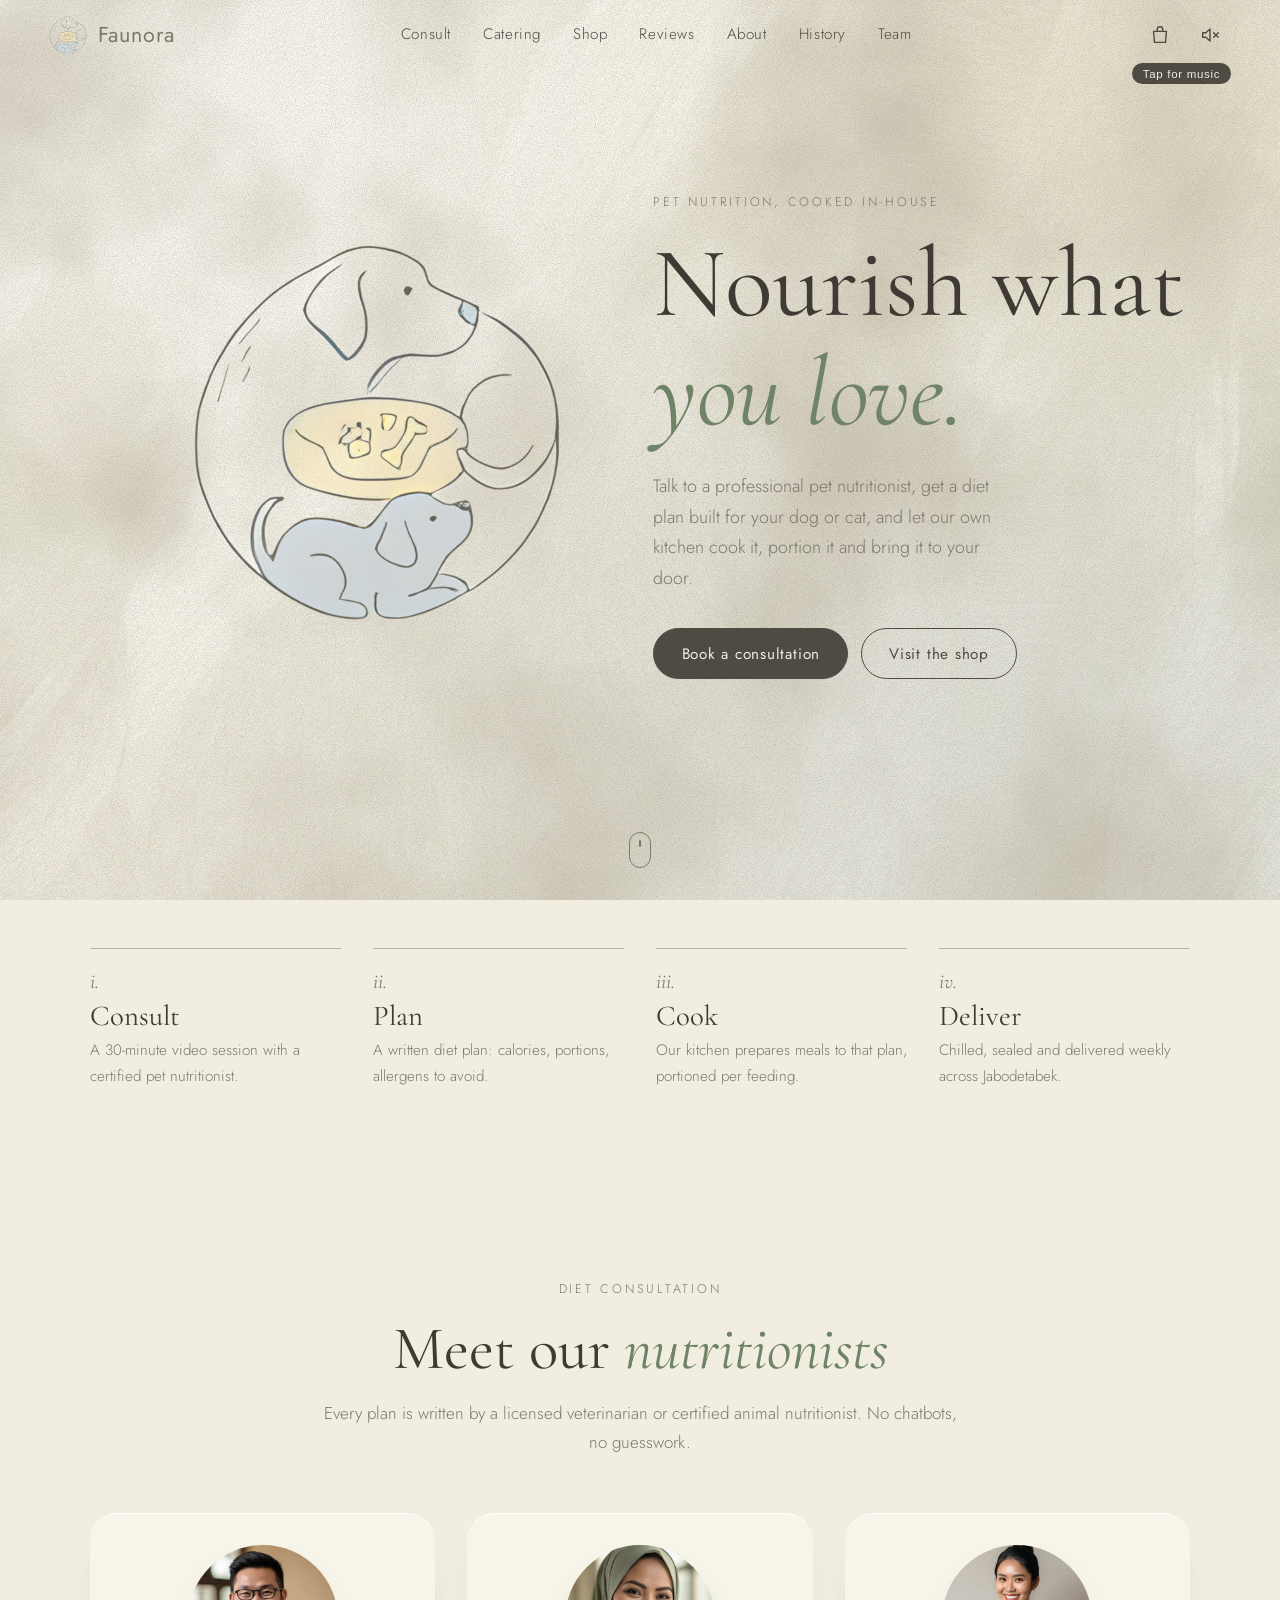
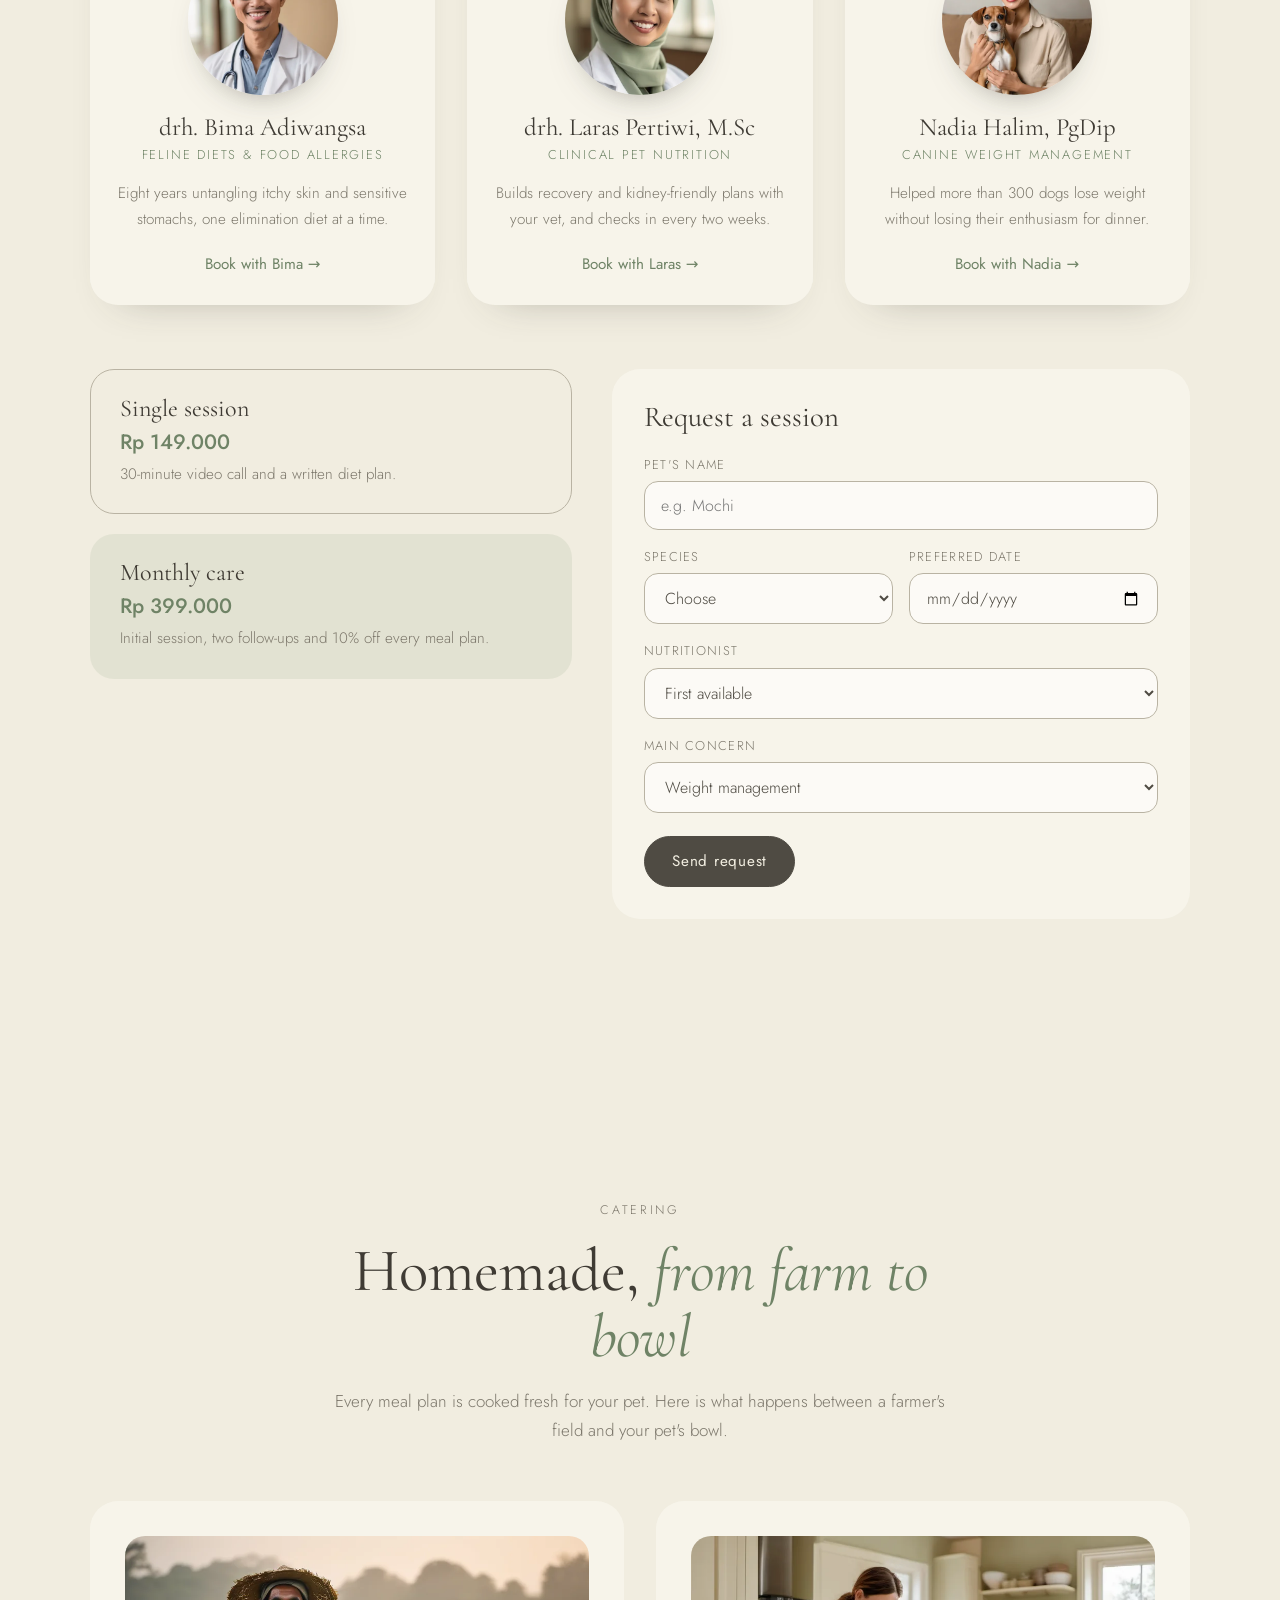
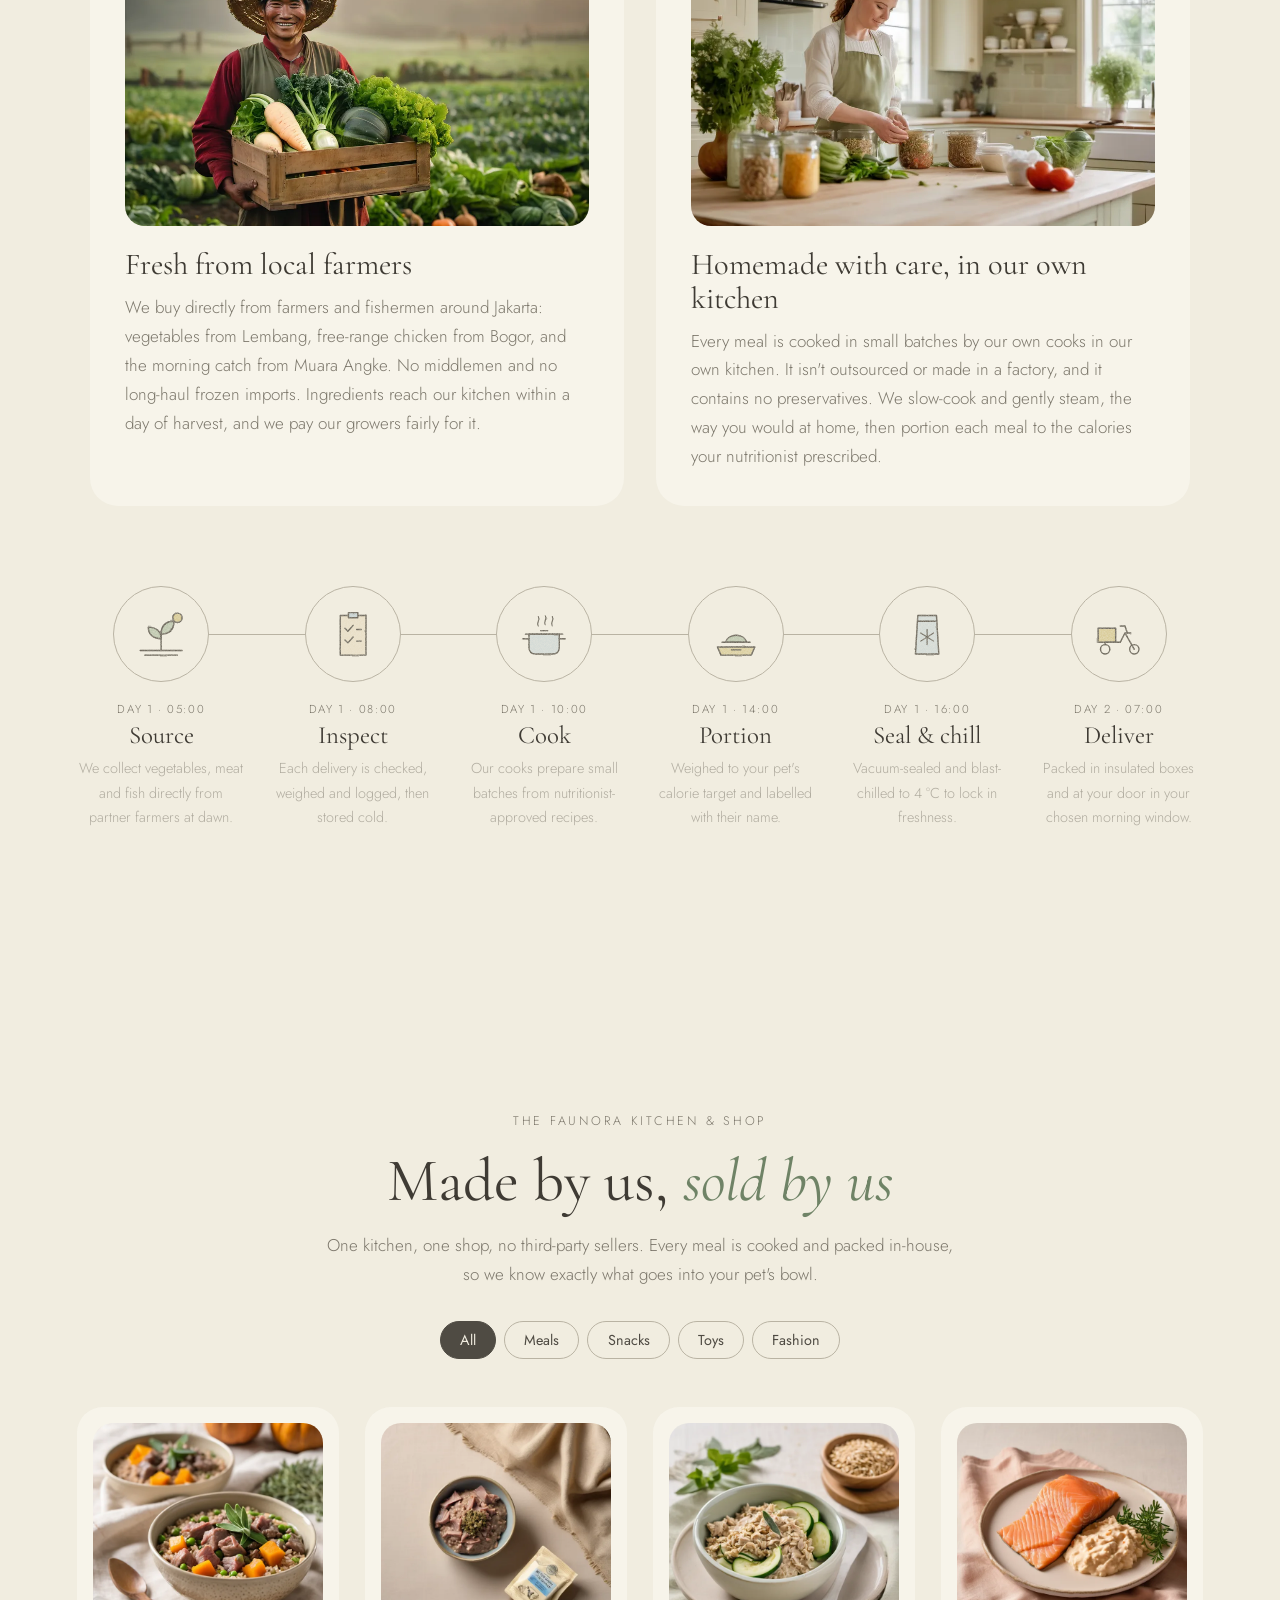
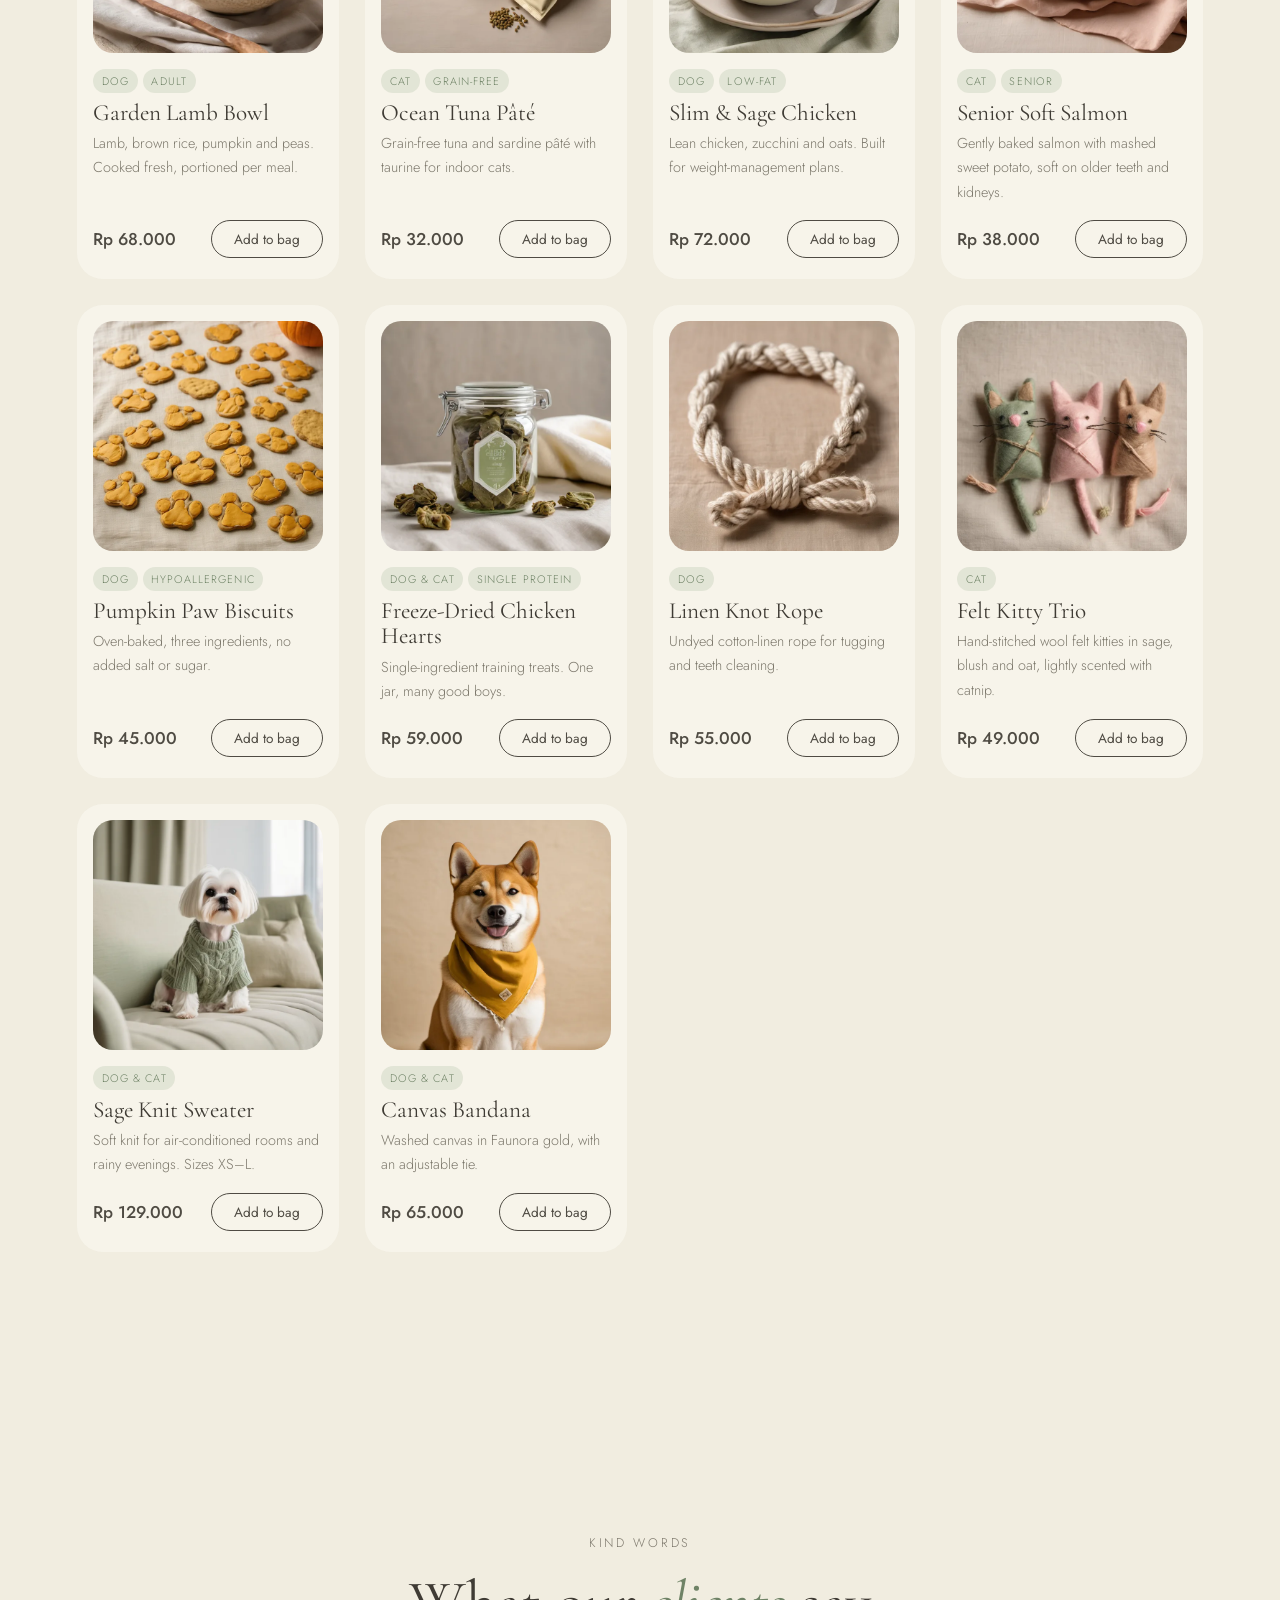
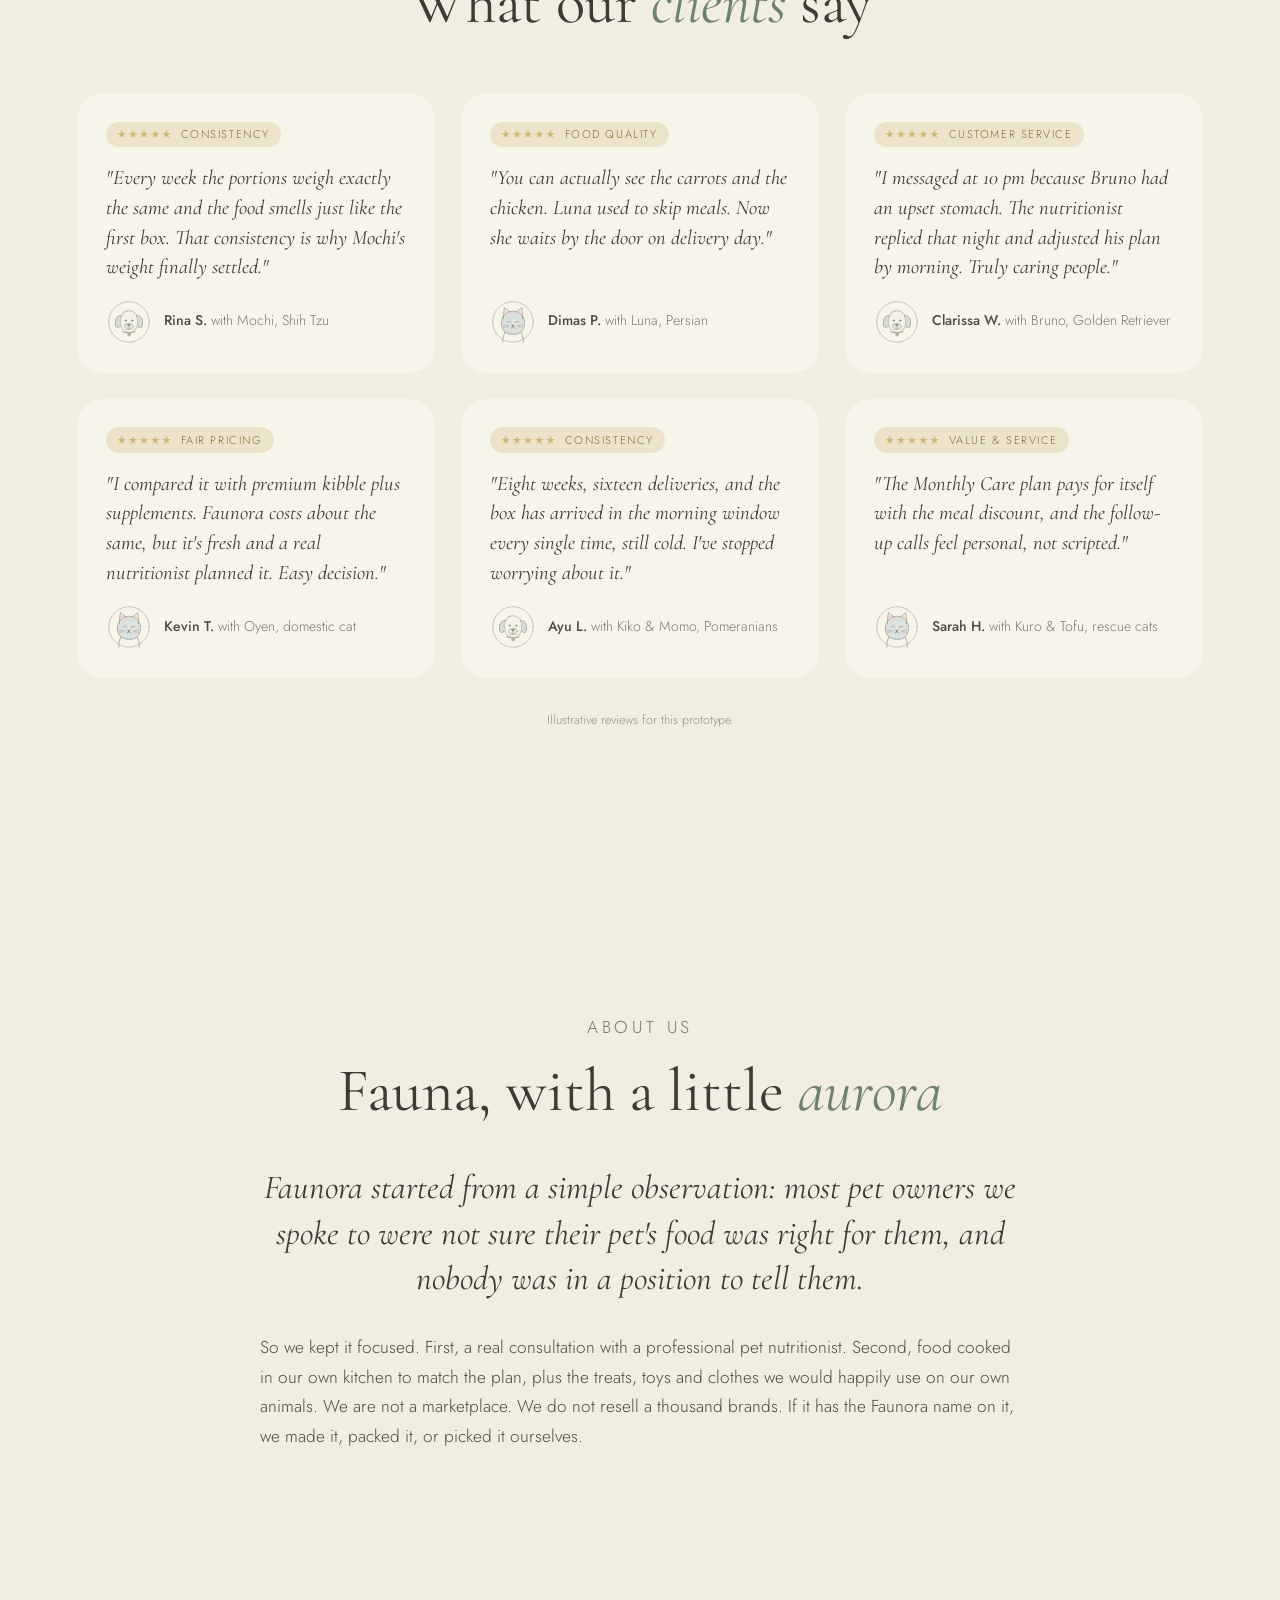
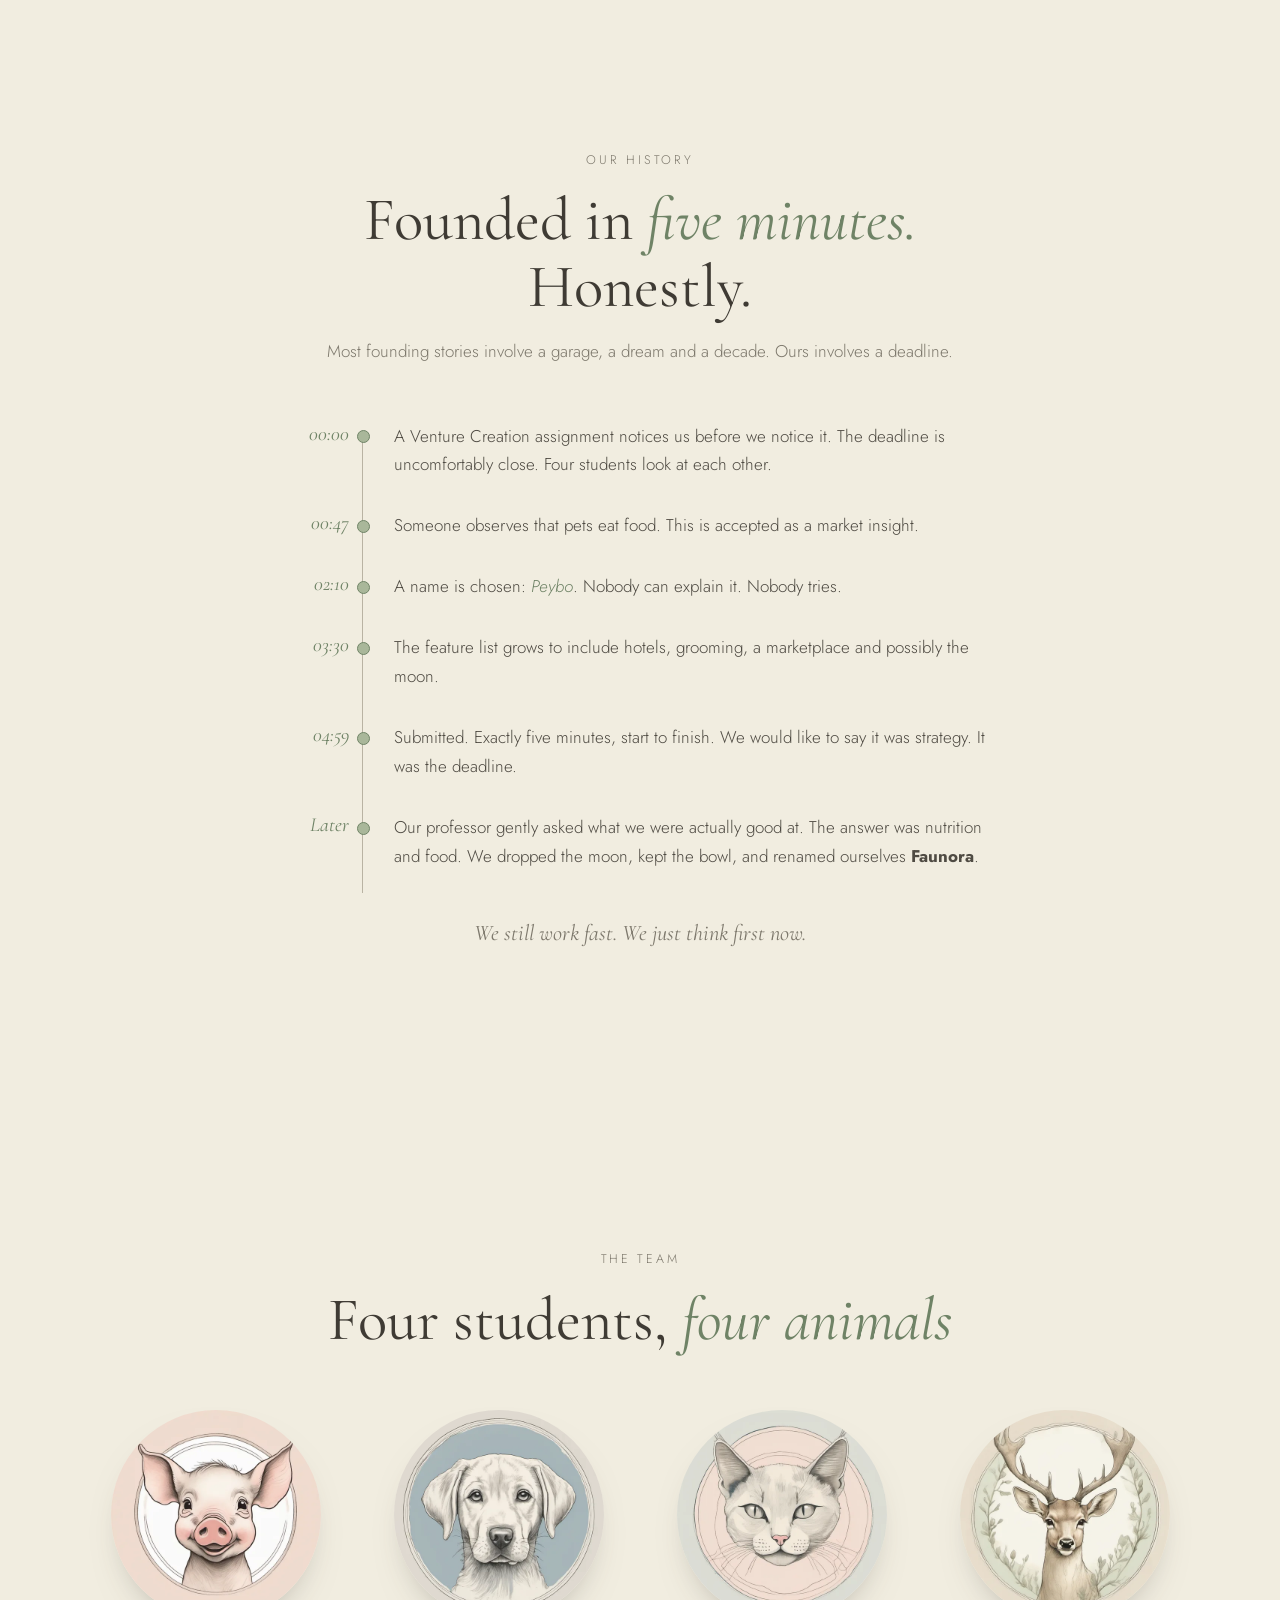
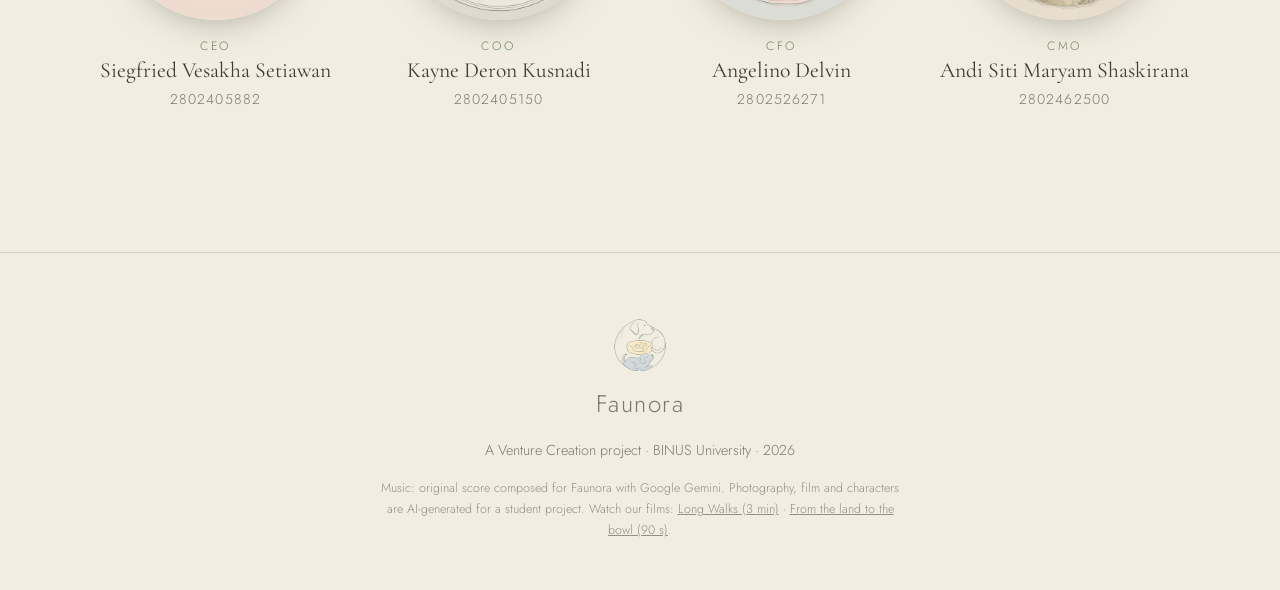
==== commit 61ce6483: "feat: add nutritionist chat, mock call and 3-minute film - Post-booking care card shows the assigned" ====
--- a/index.html
+++ b/index.html
@@ -214,6 +214,29 @@
         <label>Main concern<select name="concern"><option>Weight management</option><option>Food allergy / sensitive stomach</option><option>Senior pet</option><option>Recovery after illness</option><option>Just want a healthier diet</option></select></label>
         <button class="btn" type="submit">Send request</button>
       </form>
+      <div class="care form" id="care" hidden>
+        <p class="eyebrow">Session requested</p>
+        <h3>Meet your nutritionist</h3>
+        <div class="care-person">
+          <img data-care-photo src="" alt="" width="96" height="96">
+          <div>
+            <strong data-care-name></strong>
+            <span class="care-role" data-care-role></span>
+            <span class="online"><i aria-hidden="true"></i>Online now</span>
+          </div>
+        </div>
+        <p class="care-meta" id="careMeta"></p>
+        <p class="care-note">Ask <span data-care-first></span> anything before your session: food, portions, treats or worries.</p>
+        <div class="care-actions">
+          <button class="btn" id="openChat" type="button">
+            <svg viewBox="0 0 24 24" aria-hidden="true"><path d="M4 5h16v11H9l-5 4z"/></svg>Message
+          </button>
+          <button class="btn ghost" id="startCall" type="button">
+            <svg viewBox="0 0 24 24" aria-hidden="true"><path d="M6.5 3.5l3 3.2-1.8 2.6a11 11 0 0 0 7 7l2.6-1.8 3.2 3-1.6 2.9C11.5 20.3 3.7 12.5 3.6 5.1z"/></svg>Call
+          </button>
+        </div>
+        <button class="link-btn" id="newBooking" type="button">Book another session</button>
+      </div>
     </div>
   </section>
 
@@ -363,7 +386,7 @@
   <img src="assets/logo/faunora-mark-ai.png" alt="" width="56" height="57">
   <p class="wordmark">Faunora</p>
   <p>A Venture Creation project · BINUS University · 2026</p>
-  <p class="credit">Music: original score composed for Faunora with Google Gemini. Photography, film and characters are AI-generated for a student project. <a href="video/Faunora_Ad_90s.mp4">Watch our 90-second film</a>.</p>
+  <p class="credit">Music: original score composed for Faunora with Google Gemini. Photography, film and characters are AI-generated for a student project. Watch our films: <a href="video/Faunora_Ad_3min.mp4">Long Walks (3 min)</a> · <a href="video/Faunora_Ad_90s.mp4">From the land to the bowl (90 s)</a>.</p>
 </footer>
 
 <div class="scrim" id="scrim" hidden></div>
@@ -374,8 +397,58 @@
   <footer><div class="total"><span>Subtotal</span><strong id="bagTotal">Rp 0</strong></div><button class="btn wide" id="checkout">Checkout</button></footer>
 </aside>
 
+<aside class="chat" id="chat" role="dialog" aria-labelledby="chatTitle" hidden>
+  <header class="chat-head">
+    <img data-care-photo src="" alt="" width="44" height="44">
+    <div class="chat-who">
+      <strong id="chatTitle" data-care-name></strong>
+      <span class="online"><i aria-hidden="true"></i>Online · usually replies in minutes</span>
+    </div>
+    <button class="icon-btn" id="chatCall" type="button" aria-label="Call your nutritionist">
+      <svg viewBox="0 0 24 24" aria-hidden="true"><path d="M6.5 3.5l3 3.2-1.8 2.6a11 11 0 0 0 7 7l2.6-1.8 3.2 3-1.6 2.9C11.5 20.3 3.7 12.5 3.6 5.1z"/></svg>
+    </button>
+    <button class="icon-btn" id="closeChat" type="button" aria-label="Close chat"><svg viewBox="0 0 24 24" aria-hidden="true"><path d="M6 6l12 12M18 6L6 18"/></svg></button>
+  </header>
+  <ol class="chat-log" id="chatLog" aria-live="polite"></ol>
+  <p class="typing" id="typing" role="status" hidden><span></span><span></span><span></span><em>typing</em></p>
+  <div class="quick" aria-label="Suggested questions">
+    <button type="button" data-quick>How much should I feed?</button>
+    <button type="button" data-quick>Which treats are okay?</button>
+    <button type="button" data-quick>My pet has itchy skin</button>
+  </div>
+  <form class="chat-form" id="chatForm">
+    <label class="sr-only" for="chatMessage">Message</label>
+    <input id="chatMessage" name="message" autocomplete="off" maxlength="500" placeholder="Write a message…">
+    <button class="icon-btn send" type="submit" aria-label="Send message"><svg viewBox="0 0 24 24" aria-hidden="true"><path d="M4 12l16-8-6 16-2.5-6.5z"/></svg></button>
+  </form>
+  <p class="chat-note">Prototype: replies are simulated.</p>
+</aside>
+
+<div class="call" id="call" role="dialog" aria-modal="true" aria-labelledby="callName" hidden>
+  <img class="call-bg" data-care-photo src="" alt="">
+  <div class="call-body">
+    <div class="call-avatar"><img data-care-photo src="" alt="" width="148" height="148"></div>
+    <h2 id="callName" data-care-name></h2>
+    <p class="call-role" data-care-role></p>
+    <p class="call-status"><span id="callStatus" aria-live="polite">Calling…</span> <span id="callTime" aria-hidden="true"></span></p>
+    <div class="call-controls">
+      <button class="call-btn call-toggle" type="button" aria-pressed="false" aria-label="Mute microphone">
+        <svg viewBox="0 0 24 24" aria-hidden="true"><path d="M12 3a3 3 0 0 1 3 3v6a3 3 0 0 1-6 0V6a3 3 0 0 1 3-3zM5 11a7 7 0 0 0 14 0M12 18v3"/></svg><span>Mute</span>
+      </button>
+      <button class="call-btn end" id="endCall" type="button" aria-label="End call">
+        <svg viewBox="0 0 24 24" aria-hidden="true"><path d="M3 14c5-5 13-5 18 0l-2.5 2.5-3-1.5v-2.5a10 10 0 0 0-5 0V15l-3 1.5z"/></svg><span>End</span>
+      </button>
+      <button class="call-btn call-toggle" type="button" aria-pressed="false" aria-label="Speaker">
+        <svg viewBox="0 0 24 24" aria-hidden="true"><path d="M4 9.5h3.5L12 5.5v13l-4.5-4H4zM15.5 9.5a3.5 3.5 0 0 1 0 5M18 7a7 7 0 0 1 0 10"/></svg><span>Speaker</span>
+      </button>
+    </div>
+    <p class="call-note">Prototype call: no audio is sent.</p>
+  </div>
+</div>
+
 <div class="toast" id="toast" role="status" aria-live="polite"></div>
 
 <script src="script.js"></script>
+<script src="care.js"></script>
 </body>
 </html>
--- a/style.css
+++ b/style.css
@@ -389,3 +389,93 @@
   *, *::before, *::after { animation-duration: .01ms !important; animation-iteration-count: 1 !important; transition-duration: .01ms !important; }
   .reveal { opacity: 1; transform: none; filter: none; }
 }
+
+/* ---------- Post-consultation care: nutritionist card, chat, mock call ---------- */
+.sr-only { position: absolute; width: 1px; height: 1px; overflow: hidden; clip: rect(0 0 0 0); white-space: nowrap; }
+.care { animation: cardIn .7s var(--ease) both; }
+.care[hidden], .form[hidden] { display: none; }
+.care-person { display: flex; align-items: center; gap: 1.1rem; margin: .4rem 0 .2rem; }
+.care-person img { width: 84px; height: 84px; border-radius: 50%; object-fit: cover; object-position: center 22%; box-shadow: 0 12px 28px -18px rgba(63, 59, 52, .6); }
+.care-person strong { display: block; font: 400 1.45rem/1.2 var(--serif); color: #3F3B34; }
+.care-role { display: block; font-size: .78rem; letter-spacing: .12em; text-transform: uppercase; color: var(--sage-deep); }
+.online { display: inline-flex; align-items: center; gap: .4rem; font-size: .82rem; color: var(--ink-soft); }
+.online i { width: 8px; height: 8px; border-radius: 50%; background: #5FA06A; animation: pulseDot 2s infinite; }
+@keyframes pulseDot { 0% { box-shadow: 0 0 0 0 rgba(95, 160, 106, .6); } 70%, 100% { box-shadow: 0 0 0 7px rgba(95, 160, 106, 0); } }
+.care-meta { margin: .3rem 0 0; font-size: .9rem; color: var(--ink-soft); }
+.care-note { margin: 0; font-size: .95rem; }
+.care-actions { display: flex; flex-wrap: wrap; gap: .7rem; margin-top: .3rem; }
+.care-actions .btn svg { width: 18px; height: 18px; fill: none; stroke: currentColor; stroke-width: 1.6; stroke-linejoin: round; stroke-linecap: round; }
+.care .link-btn { justify-self: start; }
+
+.chat {
+  position: fixed; z-index: 55; right: 1.5rem; bottom: 1.5rem; width: min(400px, calc(100% - 32px)); height: min(620px, calc(100svh - 3rem));
+  display: flex; flex-direction: column; background: var(--paper); border-radius: 26px; overflow: hidden;
+  box-shadow: 0 30px 70px -30px rgba(63, 59, 52, .55), 0 0 0 1px rgba(185, 179, 163, .5);
+  opacity: 0; transform: translateY(24px) scale(.97); transform-origin: bottom right; transition: opacity .45s var(--ease), transform .45s var(--ease);
+}
+.chat[hidden] { display: none; }
+.chat.open { opacity: 1; transform: none; }
+.chat-head { display: flex; align-items: center; gap: .7rem; padding: .9rem 1rem; background: rgba(169, 183, 154, .22); }
+.chat-head img { width: 44px; height: 44px; border-radius: 50%; object-fit: cover; object-position: center 22%; }
+.chat-who { flex: 1; min-width: 0; display: grid; }
+.chat-who .online { white-space: nowrap; overflow: hidden; text-overflow: ellipsis; display: block; }
+.chat-who .online i { display: inline-block; margin-right: .4rem; vertical-align: middle; }
+.chat-who strong { font: 400 1.15rem/1.2 var(--serif); color: #3F3B34; white-space: nowrap; overflow: hidden; text-overflow: ellipsis; }
+.chat-log { list-style: none; margin: 0; padding: 1rem; flex: 1; overflow-y: auto; display: flex; flex-direction: column; gap: .6rem; }
+.msg { max-width: 82%; animation: cardIn .4s var(--ease) both; }
+.msg p { margin: 0; padding: .65rem .9rem; border-radius: 18px; font-size: .93rem; line-height: 1.5; white-space: pre-wrap; overflow-wrap: anywhere; }
+.msg time { display: block; font-size: .7rem; color: var(--ink-soft); margin: .2rem .5rem 0; }
+.msg.them { align-self: flex-start; }
+.msg.them p { background: #fff; border-bottom-left-radius: 6px; box-shadow: 0 1px 0 rgba(63, 59, 52, .06); }
+.msg.me { align-self: flex-end; text-align: right; }
+.msg.me p { background: var(--sage-deep); color: #fff; border-bottom-right-radius: 6px; text-align: left; }
+.typing { display: flex; align-items: center; gap: .25rem; margin: 0 1rem .4rem; font-size: .75rem; color: var(--ink-soft); }
+.typing[hidden] { display: none; }
+.typing span { width: 6px; height: 6px; border-radius: 50%; background: var(--ink-soft); animation: blink 1.2s infinite; }
+.typing span:nth-child(2) { animation-delay: .2s; }
+.typing span:nth-child(3) { animation-delay: .4s; }
+.typing em { margin-left: .4rem; font-style: normal; }
+@keyframes blink { 0%, 80%, 100% { opacity: .25; } 40% { opacity: 1; } }
+.quick { display: flex; gap: .4rem; padding: 0 1rem .6rem; overflow-x: auto; scrollbar-width: none; }
+.quick::-webkit-scrollbar { display: none; }
+.quick button { flex: none; border: 1px solid var(--line); background: transparent; border-radius: 99px; padding: .35rem .8rem; font: 400 .8rem var(--sans); color: var(--ink); cursor: pointer; transition: background .3s, border-color .3s; }
+.quick button:hover { background: rgba(169, 183, 154, .2); border-color: var(--sage-deep); }
+.chat-form { display: flex; gap: .4rem; padding: .6rem .7rem .3rem 1rem; border-top: 1px solid rgba(185, 179, 163, .5); }
+.chat-form input { flex: 1; min-width: 0; border: 1px solid var(--line); border-radius: 99px; padding: .65rem 1rem; font: 300 .95rem var(--sans); background: #fff; color: var(--ink); }
+.chat-form input:focus { outline: none; border-color: var(--sage-deep); box-shadow: 0 0 0 3px rgba(169, 183, 154, .3); }
+.icon-btn.send { background: var(--ink); color: var(--paper); }
+.icon-btn.send:hover { background: var(--sage-deep); }
+.chat-note { margin: 0 0 .7rem; text-align: center; font-size: .7rem; color: var(--ink-soft); }
+
+.call { position: fixed; inset: 0; z-index: 80; display: grid; place-items: center; overflow: hidden; background: #24221E; color: #F1EDE0; opacity: 0; transition: opacity .4s var(--ease); }
+.call[hidden] { display: none; }
+.call.open { opacity: 1; }
+.call-bg { position: absolute; inset: -40px; width: calc(100% + 80px); height: calc(100% + 80px); object-fit: cover; filter: blur(38px) brightness(.45) saturate(.8); }
+.call-body { position: relative; text-align: center; padding: 2rem 16px; display: grid; justify-items: center; gap: .3rem; }
+.call-avatar { position: relative; margin-bottom: 1rem; }
+.call-avatar img { display: block; width: 148px; height: 148px; border-radius: 50%; object-fit: cover; object-position: center 22%; border: 2px solid rgba(241, 237, 224, .7); }
+.call-avatar::before, .call-avatar::after { content: ""; position: absolute; inset: 0; border-radius: 50%; border: 1px solid rgba(241, 237, 224, .5); animation: ring 2s var(--ease) infinite; }
+.call-avatar::after { animation-delay: 1s; }
+.call.connected .call-avatar::before, .call.connected .call-avatar::after { animation: none; opacity: 0; }
+@keyframes ring { from { transform: scale(1); opacity: .9; } to { transform: scale(1.6); opacity: 0; } }
+.call h2 { color: #F1EDE0; font-size: clamp(1.8rem, 5vw, 2.6rem); }
+.call-role { margin: 0; font-size: .8rem; letter-spacing: .14em; text-transform: uppercase; color: rgba(241, 237, 224, .7); }
+.call-status { margin: .6rem 0 2.2rem; font-size: 1.05rem; font-variant-numeric: tabular-nums; color: rgba(241, 237, 224, .9); }
+.call-controls { display: flex; gap: clamp(1.2rem, 6vw, 2.4rem); align-items: flex-start; }
+.call-btn { display: grid; justify-items: center; gap: .5rem; border: 0; background: none; color: inherit; font: 400 .78rem var(--sans); cursor: pointer; }
+.call-btn svg { width: 64px; height: 64px; padding: 19px; border-radius: 50%; background: rgba(241, 237, 224, .14); fill: none; stroke: currentColor; stroke-width: 1.6; stroke-linecap: round; stroke-linejoin: round; transition: background .3s var(--ease), transform .2s var(--ease); }
+.call-btn:hover svg { background: rgba(241, 237, 224, .24); }
+.call-btn:active svg { transform: scale(.92); }
+.call-btn[aria-pressed="true"] svg { background: #F1EDE0; color: #24221E; }
+.call-btn.end svg { background: #C8553D; fill: #fff; stroke: none; }
+.call-btn.end:hover svg { background: #B0452F; }
+.call.ended .call-status { color: #F3B4A6; }
+.call-note { margin-top: 2rem; font-size: .72rem; color: rgba(241, 237, 224, .55); }
+
+@media (max-width: 760px) {
+  .chat { inset: 0; right: 0; bottom: 0; width: 100%; height: 100%; border-radius: 0; }
+  .care-actions .btn { flex: 1; }
+}
+@media (prefers-reduced-motion: reduce) {
+  .online i, .call-avatar::before, .call-avatar::after { animation: none; }
+}
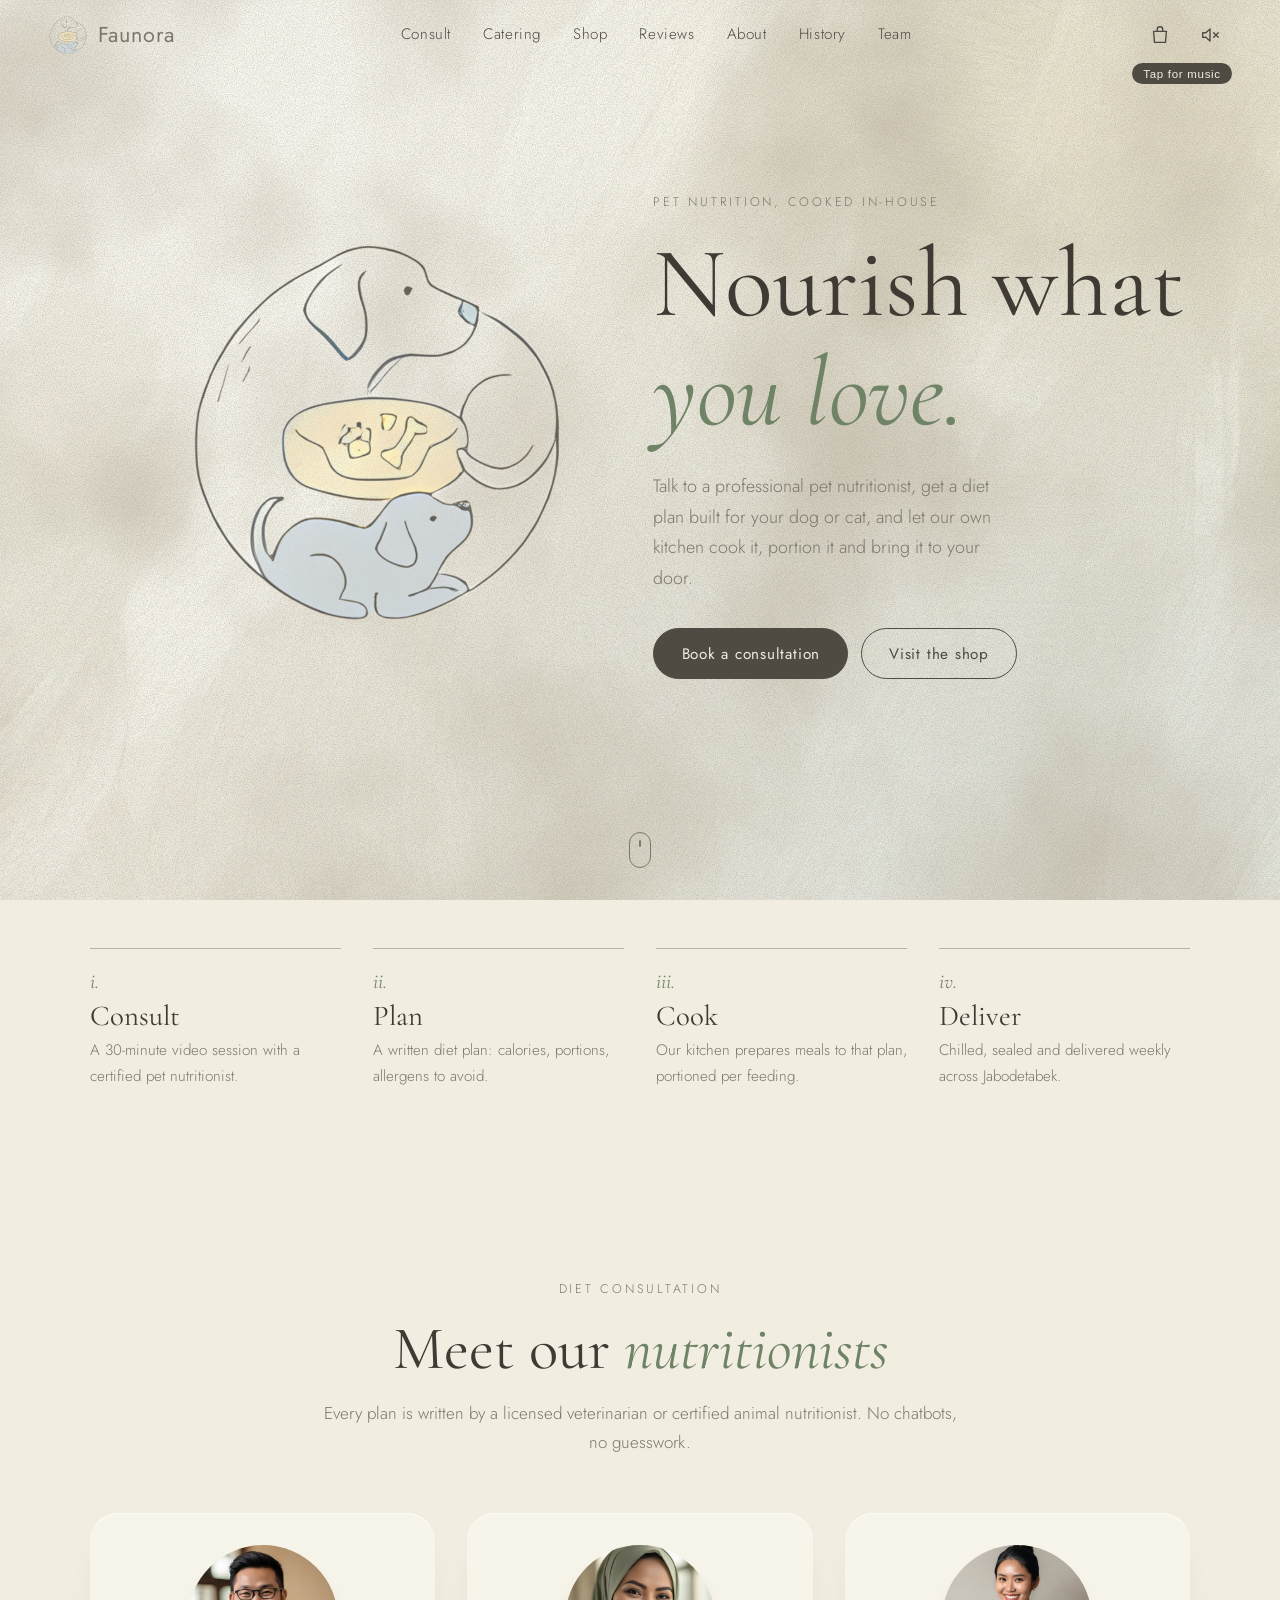
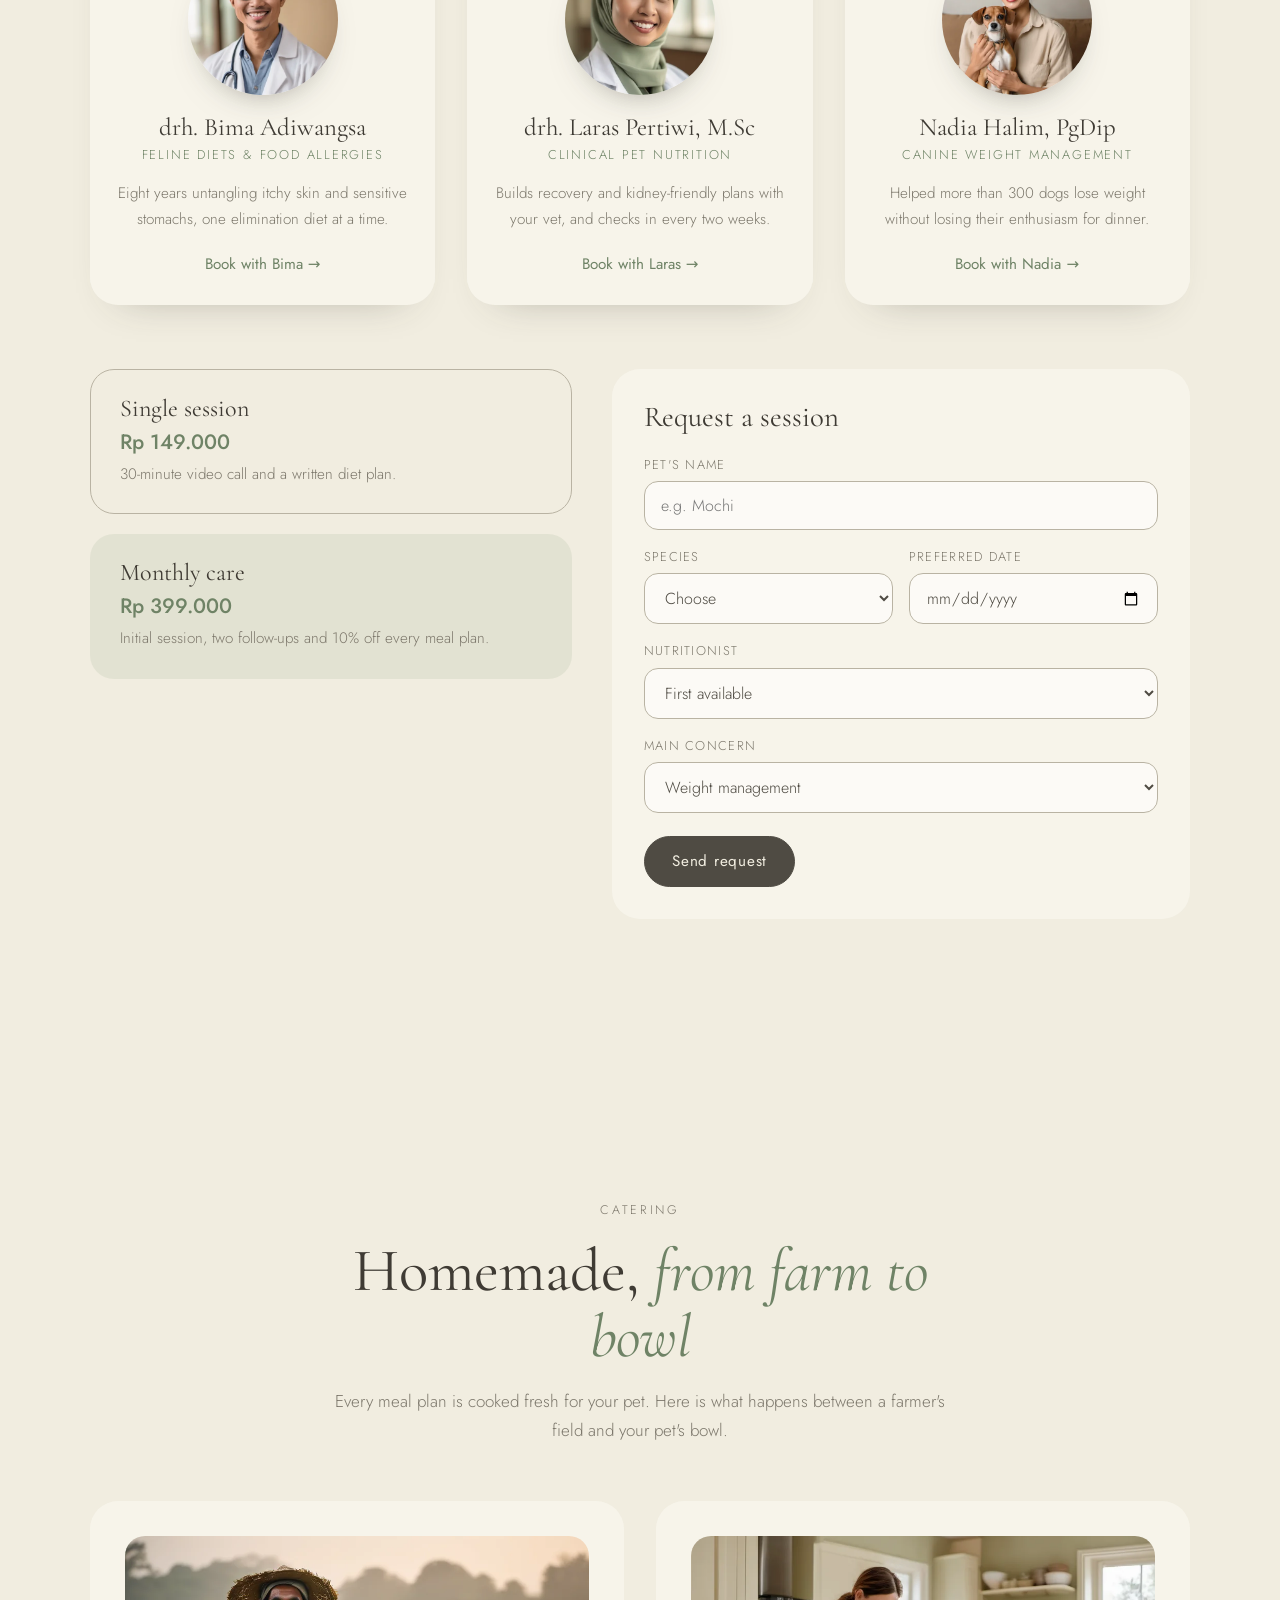
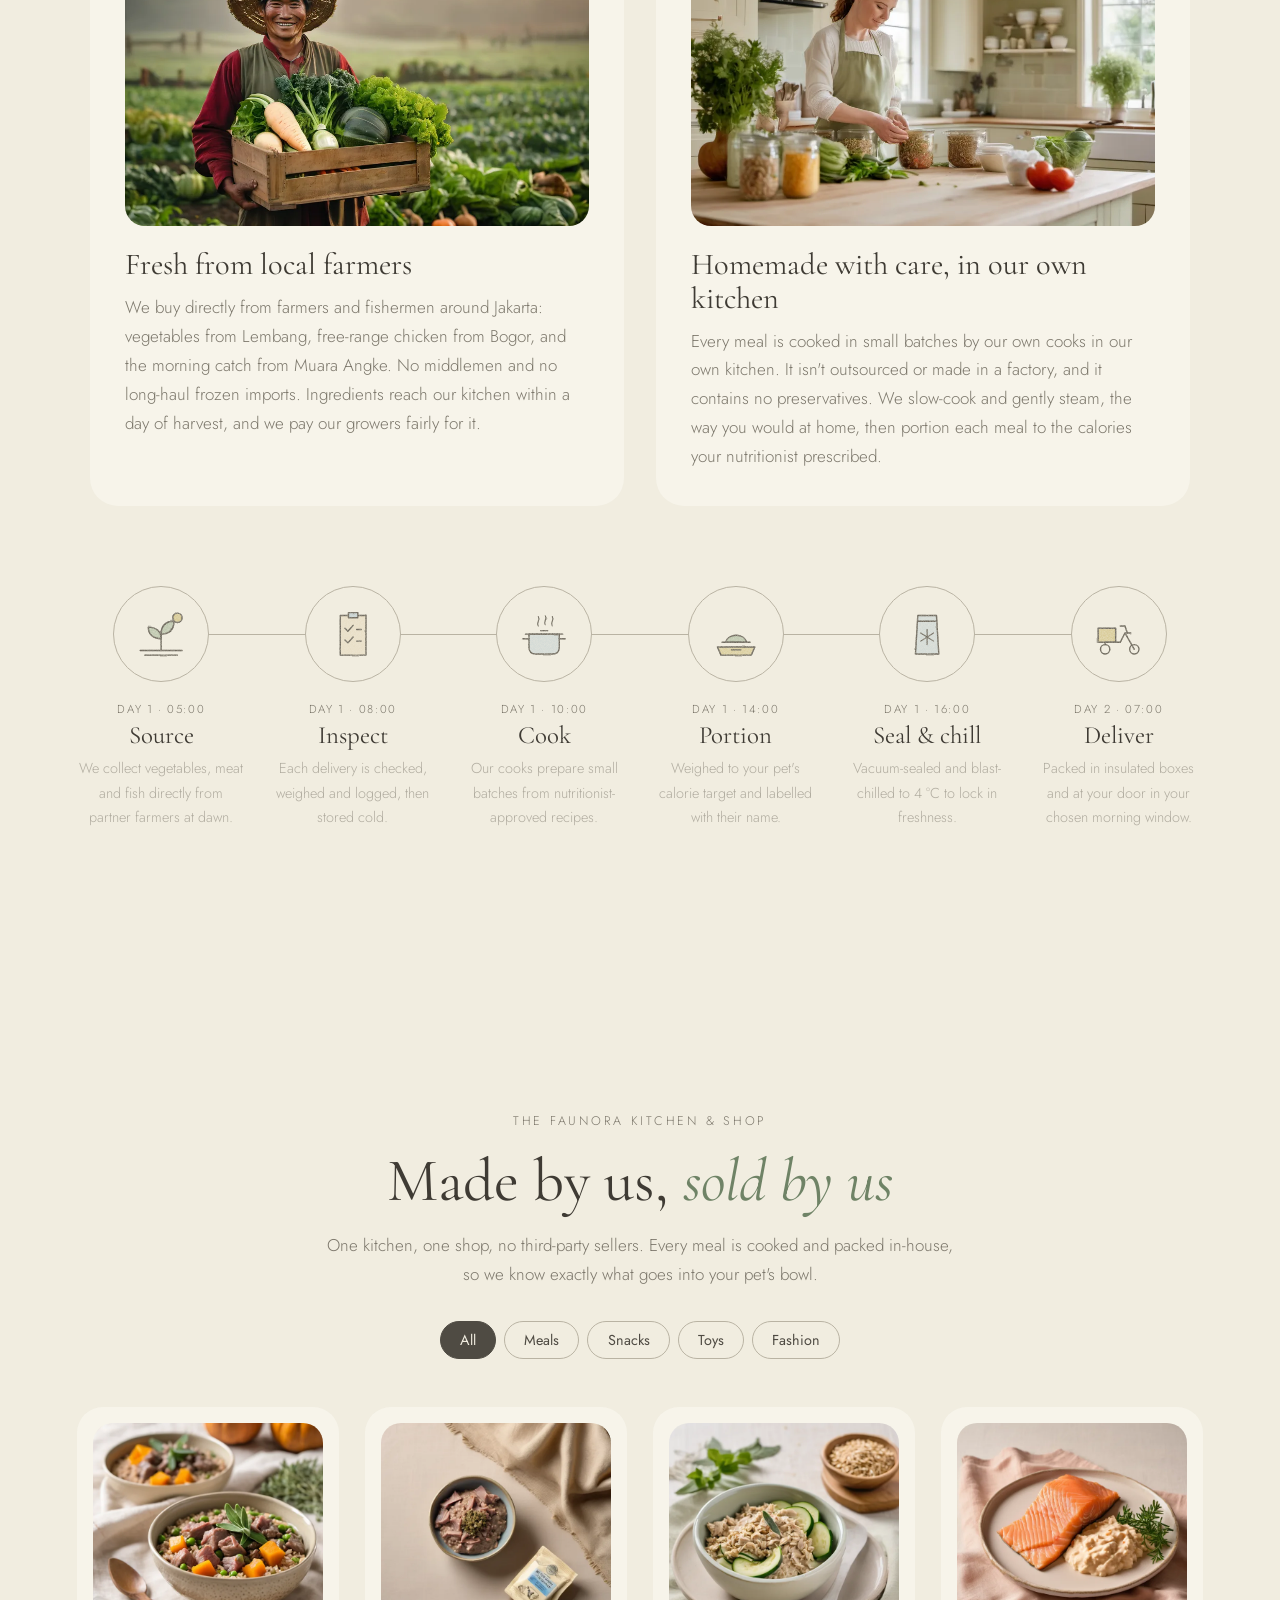
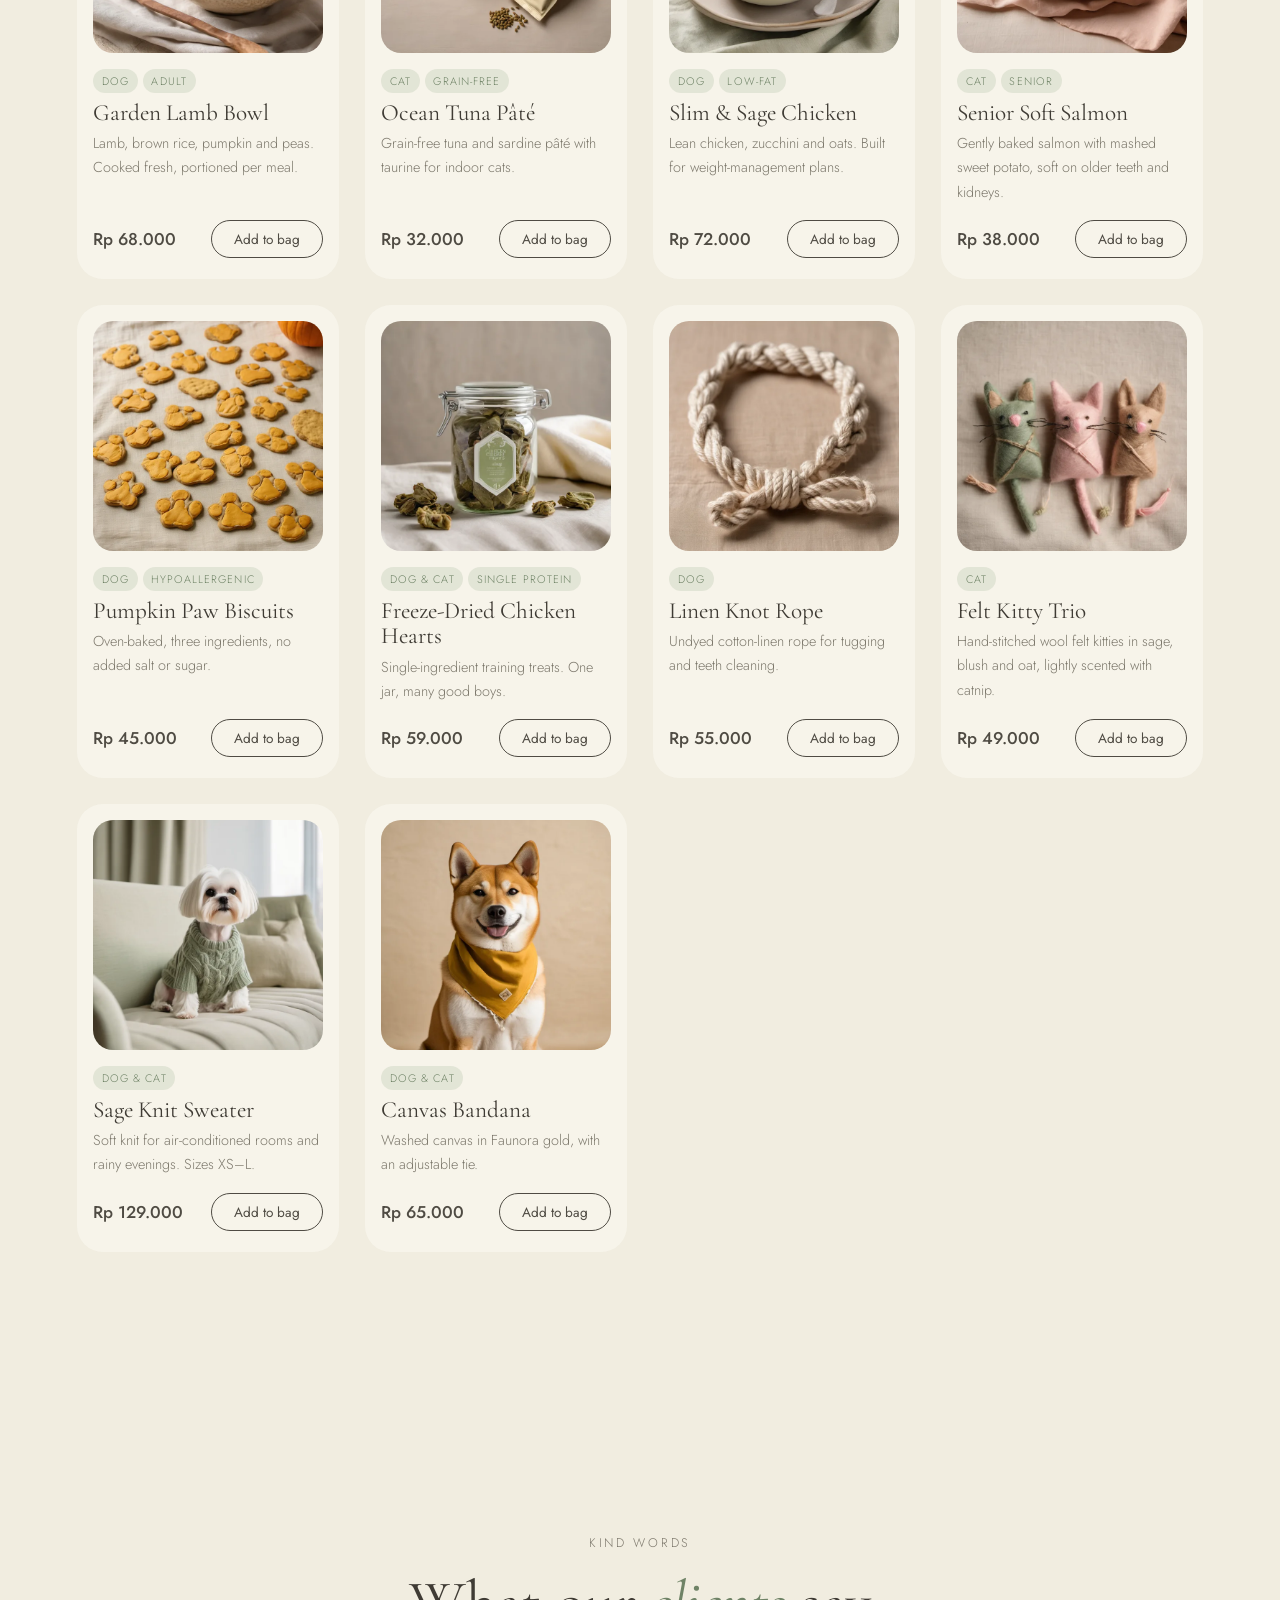
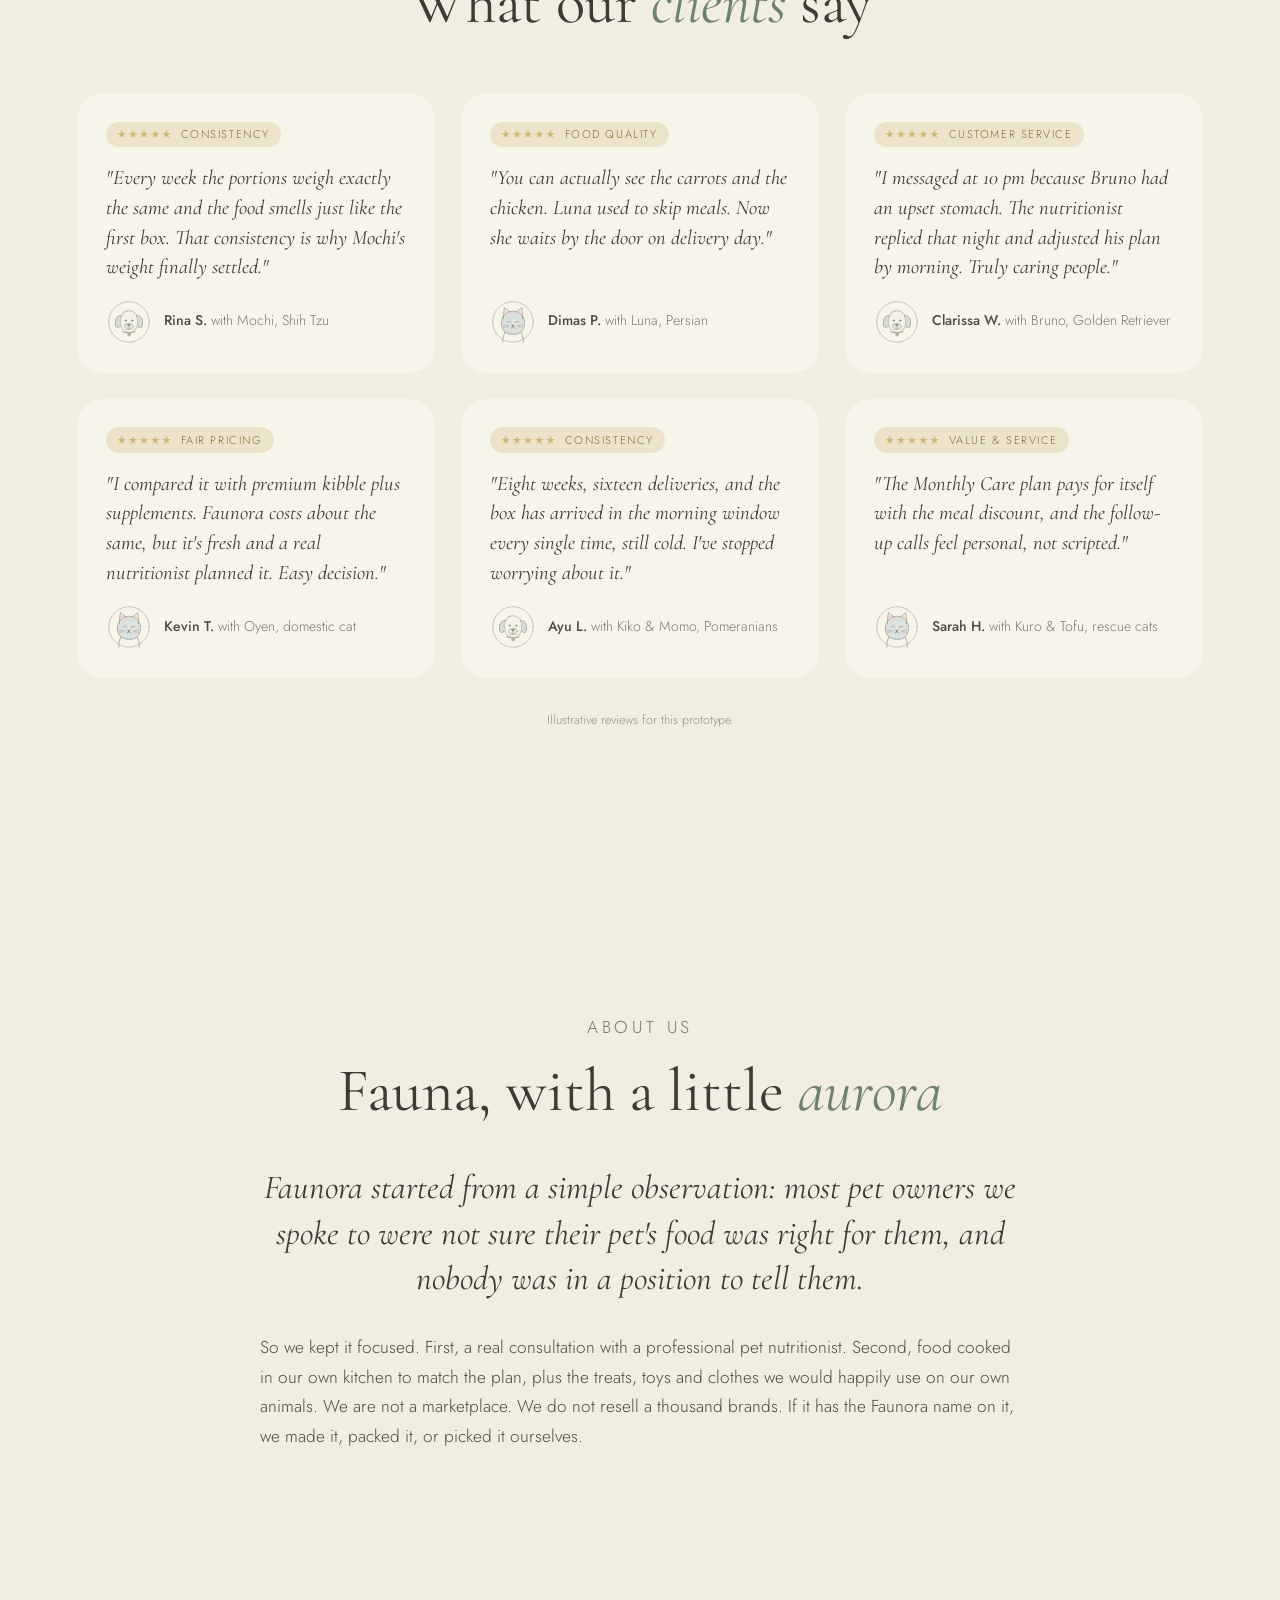
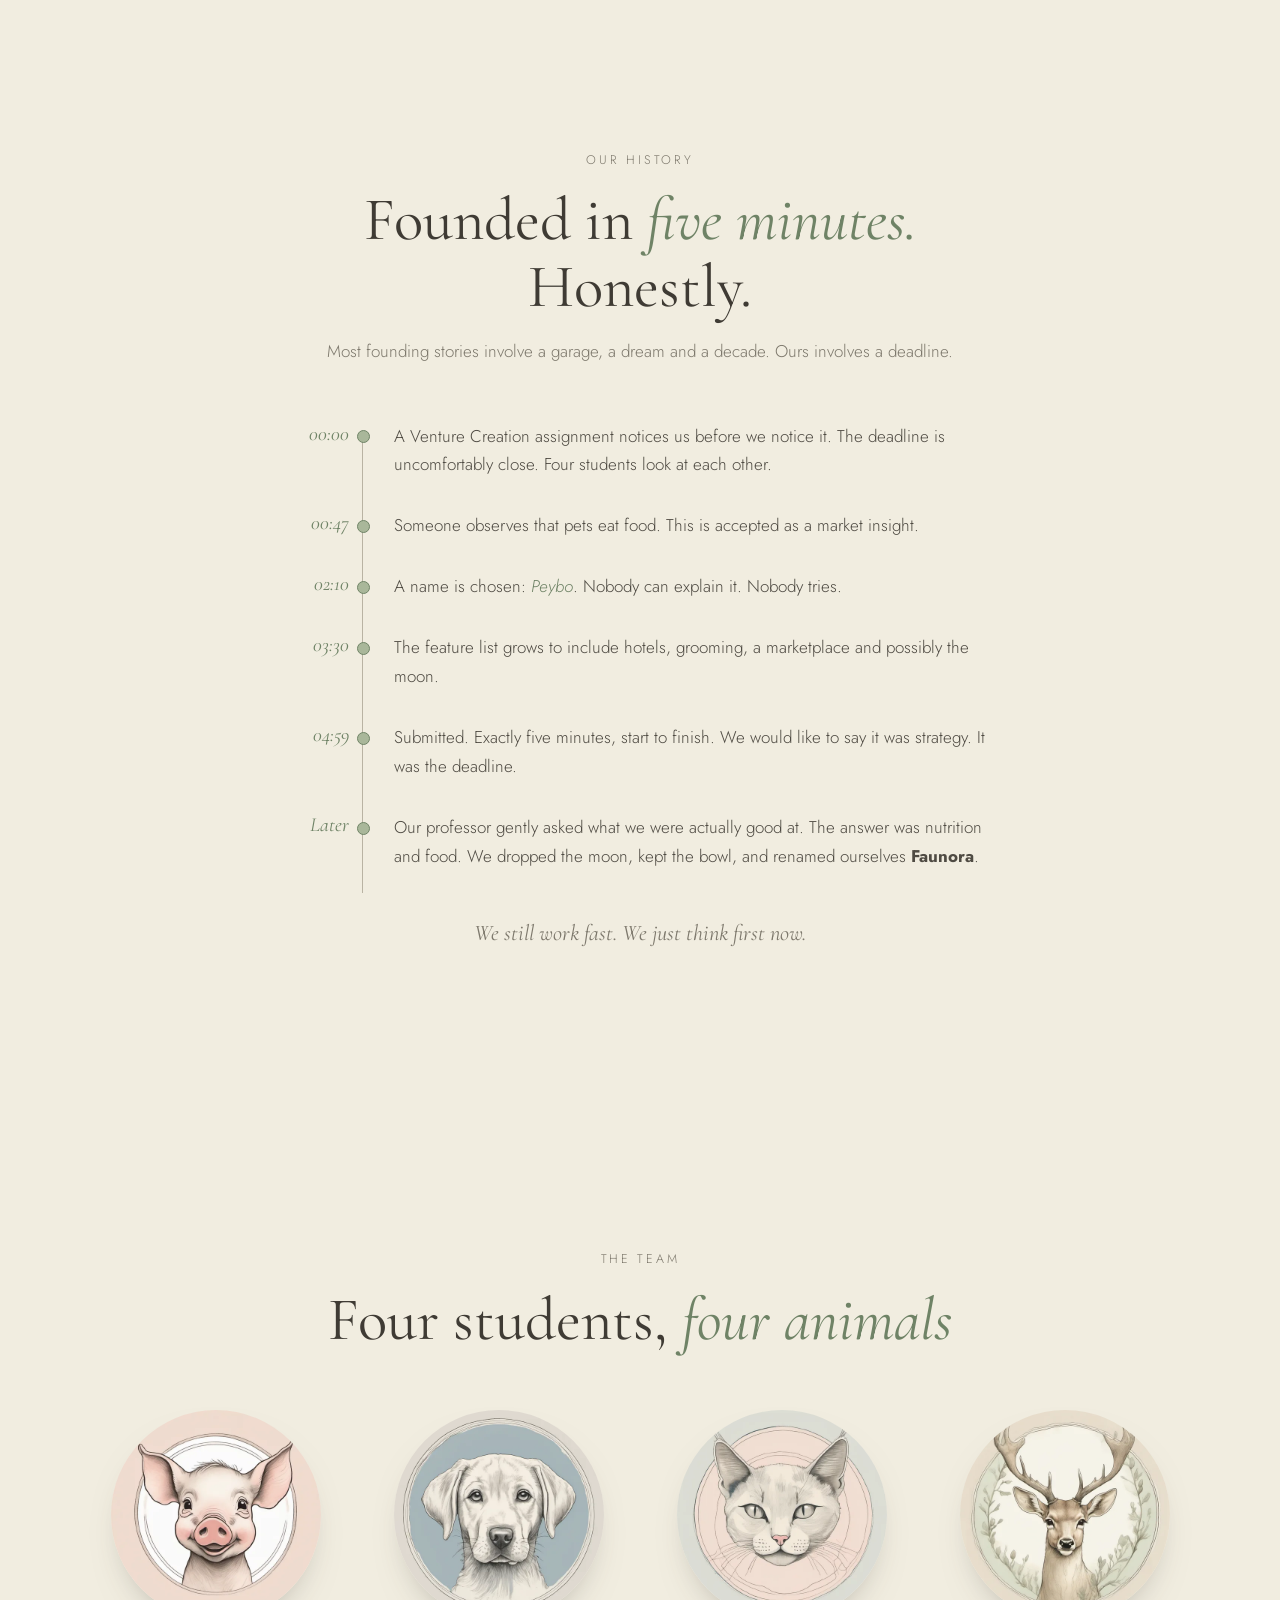
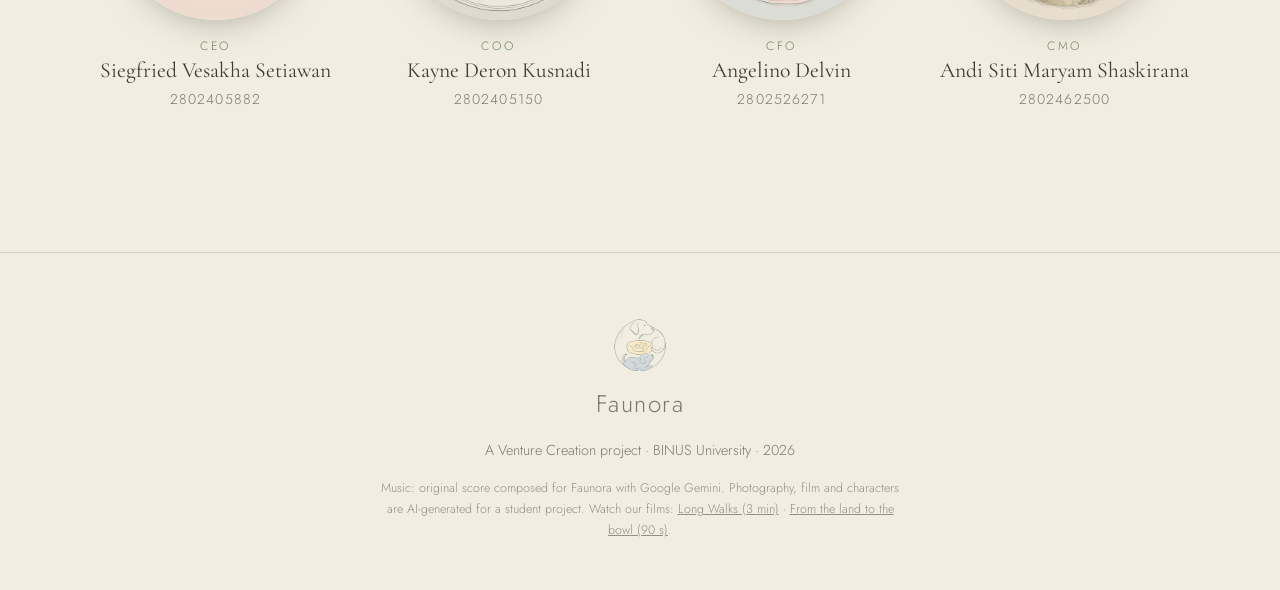
==== commit e1e7e15a: "feat: floating chat button after booking The nutritionist chat was only reachable from the booking s" ====
--- a/index.html
+++ b/index.html
@@ -9,7 +9,7 @@
 <link rel="preconnect" href="https://fonts.googleapis.com">
 <link rel="preconnect" href="https://fonts.gstatic.com" crossorigin>
 <link href="https://fonts.googleapis.com/css2?family=Cormorant+Garamond:ital,wght@0,400;0,500;1,400;1,500&family=Jost:wght@300;400;500&display=swap" rel="stylesheet">
-<link rel="stylesheet" href="style.css">
+<link rel="stylesheet" href="style.css?v=3">
 </head>
 <body>
 
@@ -397,6 +397,12 @@
   <footer><div class="total"><span>Subtotal</span><strong id="bagTotal">Rp 0</strong></div><button class="btn wide" id="checkout">Checkout</button></footer>
 </aside>
 
+<!-- Shown on every page section once a session is booked, so the nutritionist is always one tap away. -->
+<button class="chat-fab" id="chatFab" type="button" hidden>
+  <img data-care-photo src="" alt="" width="40" height="40">
+  <span>Chat with <b data-care-first></b></span>
+</button>
+
 <aside class="chat" id="chat" role="dialog" aria-labelledby="chatTitle" hidden>
   <header class="chat-head">
     <img data-care-photo src="" alt="" width="44" height="44">
@@ -448,7 +454,7 @@
 
 <div class="toast" id="toast" role="status" aria-live="polite"></div>
 
-<script src="script.js"></script>
-<script src="care.js"></script>
+<script src="script.js?v=3"></script>
+<script src="care.js?v=3"></script>
 </body>
 </html>
--- a/style.css
+++ b/style.css
@@ -479,3 +479,16 @@
 @media (prefers-reduced-motion: reduce) {
   .online i, .call-avatar::before, .call-avatar::after { animation: none; }
 }
+
+/* Floating "Chat with …" button, visible anywhere on the page after booking */
+.chat-fab {
+  position: fixed; z-index: 54; right: 1.5rem; bottom: 1.5rem; display: flex; align-items: center; gap: .6rem;
+  padding: .35rem 1.1rem .35rem .35rem; border: 0; border-radius: 99px; background: var(--ink); color: var(--paper);
+  font: 400 .95rem var(--sans); cursor: pointer; box-shadow: 0 18px 40px -18px rgba(63, 59, 52, .7);
+  animation: cardIn .6s var(--ease) both; transition: background .3s var(--ease), transform .2s var(--ease);
+}
+.chat-fab[hidden] { display: none; }
+.chat-fab:hover { background: var(--sage-deep); transform: translateY(-2px); }
+.chat-fab img { width: 40px; height: 40px; border-radius: 50%; object-fit: cover; object-position: center 22%; }
+.chat-fab b { font-weight: 500; }
+@media (max-width: 760px) { .chat-fab { right: 16px; bottom: 16px; } }
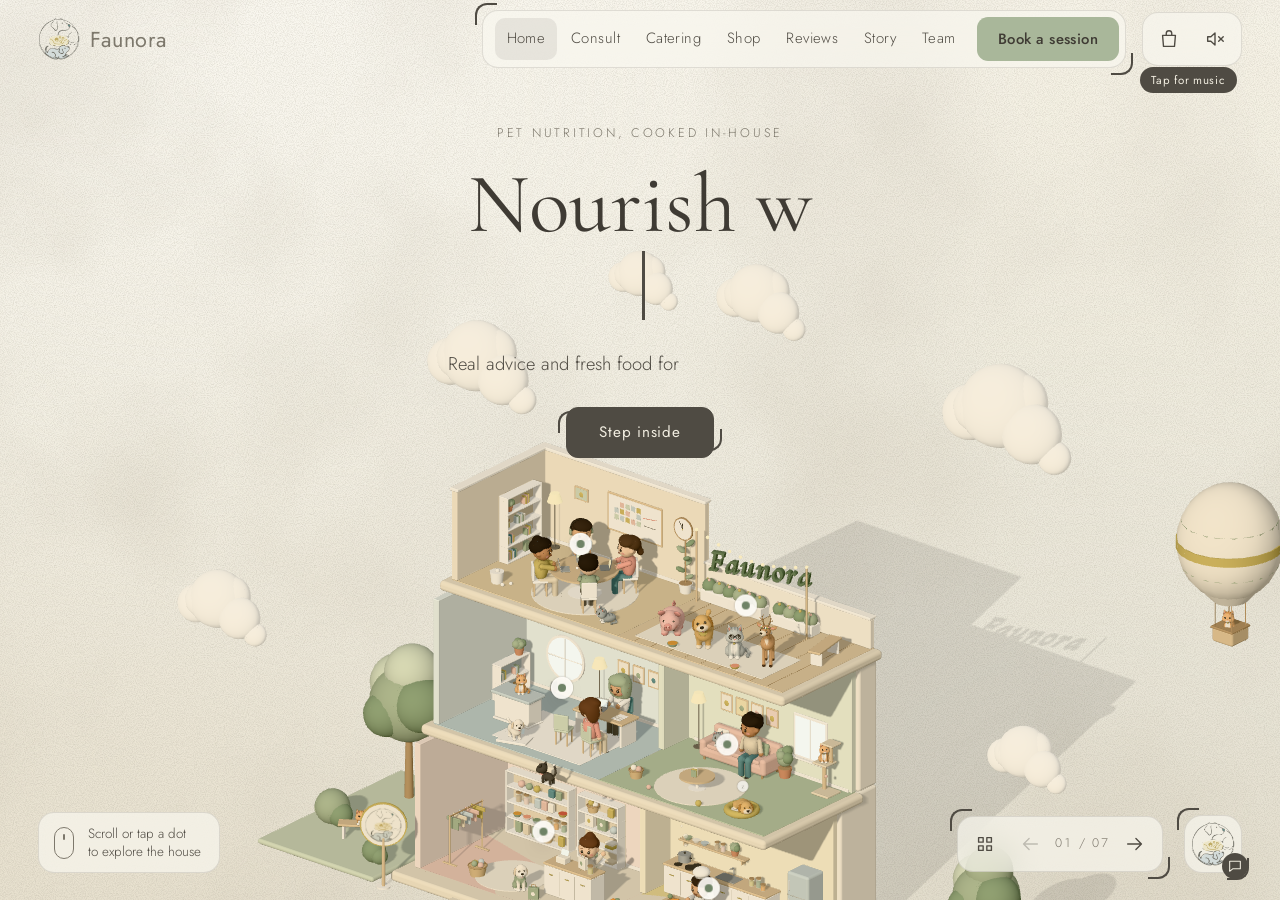
==== commit 9938d3c1: "feat: Faunora site V2, an interactive 3D house Replace the scrolling page with one fixed stage: a 3D" ====
--- a/index.html
+++ b/index.html
@@ -2,16 +2,18 @@
 <html lang="en">
 <head>
 <meta charset="utf-8">
-<meta name="viewport" content="width=device-width, initial-scale=1">
+<meta name="viewport" content="width=device-width, initial-scale=1, viewport-fit=cover">
 <title>Faunora — Pet Nutrition &amp; Kitchen</title>
-<meta name="description" content="Diet consultations with professional pet nutritionists, and meals cooked in Faunora's own kitchen to match.">
+<meta name="description" content="Step inside the Faunora house: diet consultations with professional pet nutritionists, and meals cooked in our own kitchen to match.">
+<meta name="theme-color" content="#F1EDE0">
 <link rel="icon" href="assets/logo/faunora-mark.svg" type="image/svg+xml">
 <link rel="preconnect" href="https://fonts.googleapis.com">
 <link rel="preconnect" href="https://fonts.gstatic.com" crossorigin>
 <link href="https://fonts.googleapis.com/css2?family=Cormorant+Garamond:ital,wght@0,400;0,500;1,400;1,500&family=Jost:wght@300;400;500&display=swap" rel="stylesheet">
-<link rel="stylesheet" href="style.css?v=3">
+<link rel="stylesheet" href="style.css?v=1794562635">
+<link rel="stylesheet" href="stage.css?v=1794562635">
 </head>
-<body>
+<body data-stop="home">
 
 <!-- Hand-drawn illustration sprite. Two pencil filters give the doubled, graphite-like line of the logo. -->
 <svg class="sprite" aria-hidden="true" xmlns="http://www.w3.org/2000/svg">
@@ -109,27 +111,33 @@
 
 <audio id="bgm" src="assets/faunora-score.mp3" loop preload="auto"></audio>
 
-<header class="nav" id="top">
-  <a class="brand" href="#hero" aria-label="Faunora home">
-    <img src="assets/logo/faunora-mark-ai.png" alt="" width="40" height="41">
+<!-- The 3D house (js/world.js). Everything else sits on top of it. -->
+<canvas id="world" aria-hidden="true"></canvas>
+
+<div class="loader" role="status">
+  <img src="assets/logo/mark-160.png" alt="" width="84" height="84">
+  <p>Opening the house…</p>
+</div>
+
+<header class="top">
+  <a class="brand" href="#home" data-go="home" aria-label="Faunora home">
+    <img src="assets/logo/mark-160.png" alt="" width="42" height="42">
     <span>Faunora</span>
   </a>
-  <nav class="links" id="links" aria-label="Main">
-    <a href="#consult">Consult</a>
-    <a href="#catering">Catering</a>
-    <a href="#shop">Shop</a>
-    <a href="#reviews">Reviews</a>
-    <a href="#about">About</a>
-    <a href="#history">History</a>
-    <a href="#team">Team</a>
+  <nav class="navbox bracket" id="links" aria-label="Main">
+    <a href="#home" data-go="home">Home</a>
+    <a href="#consult" data-go="consult">Consult</a>
+    <a href="#kitchen" data-go="kitchen">Catering</a>
+    <a href="#shop" data-go="shop">Shop</a>
+    <a href="#reviews" data-go="reviews">Reviews</a>
+    <a href="#story" data-go="story">Story</a>
+    <a href="#team" data-go="team">Team</a>
+    <button class="nav-cta" type="button" data-open="consult">Book a session</button>
   </nav>
   <div class="tools">
     <button class="icon-btn bag-btn" id="bagBtn" aria-label="Open shopping bag">
       <svg viewBox="0 0 24 24" aria-hidden="true"><path d="M5 8h14l-1 12H6zM9 8V6a3 3 0 0 1 6 0v2"/></svg>
       <span class="count" id="bagCount">0</span>
-    </button>
-    <button class="icon-btn menu-btn" id="menuBtn" aria-label="Open menu" aria-expanded="false" aria-controls="links">
-      <svg viewBox="0 0 24 24" aria-hidden="true"><path d="M4 8h16M4 16h16"/></svg>
     </button>
     <button class="icon-btn sound-btn is-off" id="soundBtn" aria-label="Play background music" aria-pressed="false">
       <svg viewBox="0 0 24 24" aria-hidden="true">
@@ -139,41 +147,110 @@
         <path class="x" d="M16 9.5l5 5M21 9.5l-5 5"/>
       </svg>
     </button>
+    <button class="icon-btn menu-btn" id="menuBtn" aria-label="Open menu" aria-expanded="false" aria-controls="links">
+      <svg viewBox="0 0 24 24" aria-hidden="true"><path d="M4 8h16M4 16h16"/></svg>
+    </button>
   </div>
 </header>
 
-<main>
-  <section class="hero" id="hero">
-    <div class="hero-art">
-      <img src="assets/logo/faunora-mark-ai.png" alt="Faunora logo: a dog and a puppy curled around a food bowl" width="400" height="405">
-    </div>
-    <div class="hero-copy">
-      <p class="eyebrow">Pet nutrition, cooked in-house</p>
-      <h1>Nourish what<br><em>you love.</em></h1>
-      <p class="lede">Talk to a professional pet nutritionist, get a diet plan built for your dog or cat, and let our own kitchen cook it, portion it and bring it to your door.</p>
-      <div class="cta">
-        <a class="btn" href="#consult">Book a consultation</a>
-        <a class="btn ghost" href="#shop">Visit the shop</a>
-      </div>
-    </div>
-    <a class="scroll-cue" href="#flow" aria-label="Scroll down"><span></span></a>
-  </section>
-
-  <section class="flow" id="flow">
-    <ol>
-      <li class="reveal"><span class="num">i.</span><h3>Consult</h3><p>A 30-minute video session with a certified pet nutritionist.</p></li>
-      <li class="reveal" style="--d:.1s"><span class="num">ii.</span><h3>Plan</h3><p>A written diet plan: calories, portions, allergens to avoid.</p></li>
-      <li class="reveal" style="--d:.2s"><span class="num">iii.</span><h3>Cook</h3><p>Our kitchen prepares meals to that plan, portioned per feeding.</p></li>
-      <li class="reveal" style="--d:.3s"><span class="num">iv.</span><h3>Deliver</h3><p>Chilled, sealed and delivered weekly across Jabodetabek.</p></li>
-    </ol>
-  </section>
-
-  <section class="consult" id="consult">
-    <header class="sec-head reveal">
+<main class="stage">
+  <section class="stop hero" id="home">
+    <p class="eyebrow">Pet nutrition, cooked in-house</p>
+    <h1 aria-label="Nourish what you love."><span id="typed" aria-hidden="true"></span><i class="caret" aria-hidden="true"></i></h1>
+    <p class="lede">Real advice and fresh food for <span class="swap" id="swap">dogs</span></p>
+    <div class="cta">
+      <span class="bracket"><button class="btn" type="button" data-go="consult">Step inside</button></span>
+    </div>
+  </section>
+  <section class="stop room-card" id="consult" inert>
+    <div class="card-in bracket">
       <p class="eyebrow">Diet consultation</p>
       <h2>Meet our <em>nutritionists</em></h2>
-      <p>Every plan is written by a licensed veterinarian or certified animal nutritionist. No chatbots, no guesswork.</p>
-    </header>
+      <p class="desc">Every plan is written by a licensed veterinarian or certified animal nutritionist. No guesswork and no generic feeding charts.</p>
+      <ul class="points"><li>A 30-minute video session</li><li>A written diet plan for your pet</li><li>Message your nutritionist any time</li></ul>
+      <button class="explore" type="button" data-open="consult"><span>Book a consultation</span><svg viewBox="0 0 24 24" aria-hidden="true"><path d="M4 12h15M13 6l6 6-6 6"/></svg></button>
+    </div>
+  </section>
+  <section class="stop room-card" id="kitchen" inert>
+    <div class="card-in bracket">
+      <p class="eyebrow">Catering</p>
+      <h2>Homemade, <em>from farm to bowl</em></h2>
+      <p class="desc">Every meal plan is cooked fresh in our own kitchen, then portioned to the calories your nutritionist prescribed.</p>
+      <ul class="points"><li>Bought directly from local farmers</li><li>Small batches, no preservatives</li><li>Chilled and at your door by morning</li></ul>
+      <button class="explore" type="button" data-open="kitchen"><span>See how it is cooked</span><svg viewBox="0 0 24 24" aria-hidden="true"><path d="M4 12h15M13 6l6 6-6 6"/></svg></button>
+    </div>
+  </section>
+  <section class="stop room-card" id="shop" inert>
+    <div class="card-in bracket">
+      <p class="eyebrow">The Faunora kitchen &amp; shop</p>
+      <h2>Made by us, <em>sold by us</em></h2>
+      <p class="desc">One kitchen, one shop, no third-party sellers. If it has the Faunora name on it, we made it, packed it or picked it ourselves.</p>
+      <ul class="points"><li>Fresh meals for dogs and cats</li><li>Snacks with nothing to hide</li><li>Toys and clothes we use on our own pets</li></ul>
+      <button class="explore" type="button" data-open="shop"><span>Browse the shop</span><svg viewBox="0 0 24 24" aria-hidden="true"><path d="M4 12h15M13 6l6 6-6 6"/></svg></button>
+    </div>
+  </section>
+  <section class="stop room-card" id="reviews" inert>
+    <div class="card-in bracket">
+      <p class="eyebrow">Kind words</p>
+      <h2>What our <em>clients</em> say</h2>
+      <p class="desc">Owners keep telling us the same things: the food is the same every week, you can see what is in it, and somebody always answers.</p>
+      <ul class="points"><li>Consistent portions, every box</li><li>Food you can recognise</li><li>Real people who reply</li></ul>
+      <button class="explore" type="button" data-open="reviews"><span>Read the reviews</span><svg viewBox="0 0 24 24" aria-hidden="true"><path d="M4 12h15M13 6l6 6-6 6"/></svg></button>
+    </div>
+  </section>
+  <section class="stop room-card" id="story" inert>
+    <div class="card-in bracket">
+      <p class="eyebrow">About us</p>
+      <h2>Fauna, with a little <em>aurora</em></h2>
+      <p class="desc">Faunora started from a simple observation: most pet owners were not sure their pet's food was right, and nobody was in a position to tell them.</p>
+      <ul class="points"><li>Founded in five minutes. Honestly.</li><li>A real consultation comes first</li><li>Not a marketplace</li></ul>
+      <button class="explore" type="button" data-open="story"><span>Read our story</span><svg viewBox="0 0 24 24" aria-hidden="true"><path d="M4 12h15M13 6l6 6-6 6"/></svg></button>
+    </div>
+  </section>
+  <section class="stop room-card" id="team" inert>
+    <div class="card-in bracket">
+      <p class="eyebrow">The team</p>
+      <h2>Four students, <em>four animals</em></h2>
+      <p class="desc">A pig, a dog, a cat and a deer walk onto a rooftop. They turn out to be our CEO, COO, CFO and CMO.</p>
+      <ul class="points"><li>BINUS University</li><li>Venture Creation, 2026</li><li>Jabodetabek</li></ul>
+      <button class="explore" type="button" data-open="team"><span>Meet the team</span><svg viewBox="0 0 24 24" aria-hidden="true"><path d="M4 12h15M13 6l6 6-6 6"/></svg></button>
+    </div>
+  </section>
+</main>
+
+<div class="hotspots" id="hotspots"></div>
+
+<div class="scroll-hint" aria-hidden="true">
+  <span class="mouse"><i></i></span>
+  <p>Scroll or tap a dot<br>to explore the house</p>
+</div>
+
+<div class="dock">
+  <div class="dock-nav bracket">
+    <button class="icon-btn" id="overviewBtn" type="button" aria-label="See the whole house" aria-pressed="false">
+      <svg viewBox="0 0 24 24" aria-hidden="true"><path d="M5 5h5v5H5zM14 5h5v5h-5zM5 14h5v5H5zM14 14h5v5h-5z"/></svg>
+    </button>
+    <button class="icon-btn" id="prevBtn" type="button" aria-label="Previous room"><svg viewBox="0 0 24 24" aria-hidden="true"><path d="M20 12H5M11 6l-6 6 6 6"/></svg></button>
+    <span class="stop-count" id="stopCount">01 / 07</span>
+    <button class="icon-btn" id="nextBtn" type="button" aria-label="Next room"><svg viewBox="0 0 24 24" aria-hidden="true"><path d="M4 12h15M13 6l6 6-6 6"/></svg></button>
+  </div>
+  <button class="dock-chat bracket" id="chatBtn" type="button" aria-label="Chat with the Faunora care desk">
+    <img data-care-photo src="assets/logo/mark-160.png" alt="" width="44" height="44">
+    <svg viewBox="0 0 24 24" aria-hidden="true"><path d="M4 5h16v11H9l-5 4z"/></svg>
+  </button>
+</div>
+
+<div class="veil" id="veil" hidden></div>
+<aside class="sheet " id="sheet-consult" role="dialog" aria-modal="true" aria-labelledby="sheet-consult-title" hidden>
+  <header class="sheet-head">
+    <button class="back" type="button" data-close><svg viewBox="0 0 24 24" aria-hidden="true"><path d="M20 12H5M11 6l-6 6 6 6"/></svg><span>Back to the house</span></button>
+  </header>
+  <div class="sheet-body">
+    <div class="sheet-title">
+      <p class="eyebrow">Diet consultation</p>
+      <h2 id="sheet-consult-title">Meet our <em>nutritionists</em></h2>
+      <p class="sheet-intro">Every plan is written by a licensed veterinarian or certified animal nutritionist. Pick one, or let us match you by your pet's main concern.</p>
+    </div>
     <div class="experts">
       <article class="expert reveal">
         <img class="portrait" src="assets/img/expert-bima.webp" alt="Portrait of drh. Bima Adiwangsa" width="480" height="617" loading="lazy">
@@ -238,15 +315,18 @@
         <button class="link-btn" id="newBooking" type="button">Book another session</button>
       </div>
     </div>
-  </section>
-
-  <section class="catering" id="catering">
-    <header class="sec-head reveal">
+  </div>
+</aside>
+<aside class="sheet " id="sheet-kitchen" role="dialog" aria-modal="true" aria-labelledby="sheet-kitchen-title" hidden>
+  <header class="sheet-head">
+    <button class="back" type="button" data-close><svg viewBox="0 0 24 24" aria-hidden="true"><path d="M20 12H5M11 6l-6 6 6 6"/></svg><span>Back to the house</span></button>
+  </header>
+  <div class="sheet-body">
+    <div class="sheet-title">
       <p class="eyebrow">Catering</p>
-      <h2>Homemade, <em>from farm to bowl</em></h2>
-      <p>Every meal plan is cooked fresh for your pet. Here is what happens between a farmer's field and your pet's bowl.</p>
-    </header>
-
+      <h2 id="sheet-kitchen-title">Homemade, <em>from farm to bowl</em></h2>
+      <p class="sheet-intro">Every meal plan is cooked fresh for your pet. Here is what happens between a farmer's field and your pet's bowl.</p>
+    </div>
     <div class="promise">
       <article class="reveal">
         <img class="photo" src="assets/img/farm.webp" alt="A farmer holding a crate of freshly harvested vegetables" width="900" height="616" loading="lazy">
@@ -270,29 +350,32 @@
         <li class="step"><div class="ico"><svg class="sketch" data-sketch="c-deliver" viewBox="0 0 100 100" aria-hidden="true"></svg></div><span class="when">Day 2 · 07:00</span><h3>Deliver</h3><p>Packed in insulated boxes and at your door in your chosen morning window.</p></li>
       </ol>
     </div>
-  </section>
-
-  <section class="shop" id="shop">
-    <header class="sec-head reveal">
+  </div>
+</aside>
+<aside class="sheet wide" id="sheet-shop" role="dialog" aria-modal="true" aria-labelledby="sheet-shop-title" hidden>
+  <header class="sheet-head">
+    <button class="back" type="button" data-close><svg viewBox="0 0 24 24" aria-hidden="true"><path d="M20 12H5M11 6l-6 6 6 6"/></svg><span>Back to the house</span></button>
+  </header>
+  <div class="sheet-body">
+    <div class="sheet-title">
       <p class="eyebrow">The Faunora kitchen &amp; shop</p>
-      <h2>Made by us, <em>sold by us</em></h2>
-      <p>One kitchen, one shop, no third-party sellers. Every meal is cooked and packed in-house, so we know exactly what goes into your pet's bowl.</p>
-    </header>
-    <div class="tabs reveal" role="tablist" aria-label="Product categories">
-      <button role="tab" aria-selected="true" data-cat="all">All</button>
-      <button role="tab" aria-selected="false" data-cat="meals">Meals</button>
-      <button role="tab" aria-selected="false" data-cat="snacks">Snacks</button>
-      <button role="tab" aria-selected="false" data-cat="toys">Toys</button>
-      <button role="tab" aria-selected="false" data-cat="fashion">Fashion</button>
-    </div>
+      <h2 id="sheet-shop-title">Made by us, <em>sold by us</em></h2>
+      <p class="sheet-intro">One kitchen, one shop, no third-party sellers. Every meal is cooked and packed in-house, so we know exactly what goes into your pet's bowl.</p>
+    </div>
+    <div class="tabs" id="tabs" role="tablist" aria-label="Product categories"></div>
     <div class="grid" id="grid"></div>
-  </section>
-
-  <section class="reviews" id="reviews">
-    <header class="sec-head reveal">
+  </div>
+</aside>
+<aside class="sheet " id="sheet-reviews" role="dialog" aria-modal="true" aria-labelledby="sheet-reviews-title" hidden>
+  <header class="sheet-head">
+    <button class="back" type="button" data-close><svg viewBox="0 0 24 24" aria-hidden="true"><path d="M20 12H5M11 6l-6 6 6 6"/></svg><span>Back to the house</span></button>
+  </header>
+  <div class="sheet-body">
+    <div class="sheet-title">
       <p class="eyebrow">Kind words</p>
-      <h2>What our <em>clients</em> say</h2>
-    </header>
+      <h2 id="sheet-reviews-title">What our <em>clients</em> say</h2>
+      <p class="sheet-intro">Six owners, in their own words.</p>
+    </div>
     <div class="review-grid">
       <figure class="review reveal">
         <span class="praise">Consistency</span>
@@ -326,21 +409,23 @@
       </figure>
     </div>
     <p class="note reveal">Illustrative reviews for this prototype.</p>
-  </section>
-
-  <section class="about" id="about">
+  </div>
+</aside>
+<aside class="sheet " id="sheet-story" role="dialog" aria-modal="true" aria-labelledby="sheet-story-title" hidden>
+  <header class="sheet-head">
+    <button class="back" type="button" data-close><svg viewBox="0 0 24 24" aria-hidden="true"><path d="M20 12H5M11 6l-6 6 6 6"/></svg><span>Back to the house</span></button>
+  </header>
+  <div class="sheet-body">
+    <div class="sheet-title">
+      <p class="eyebrow">About us</p>
+      <h2 id="sheet-story-title">Fauna, with a little <em>aurora</em></h2>
+      <p class="sheet-intro">Who we are, and the slightly embarrassing story of how we started.</p>
+    </div>
     <div class="about-inner">
-      <header class="sec-head reveal">
-        <p class="eyebrow">About us</p>
-        <h2>Fauna, with a little <em>aurora</em></h2>
-      </header>
       <p class="reveal big">Faunora started from a simple observation: most pet owners we spoke to were not sure their pet's food was right for them, and nobody was in a position to tell them.</p>
       <p class="reveal">So we kept it focused. First, a real consultation with a professional pet nutritionist. Second, food cooked in our own kitchen to match the plan, plus the treats, toys and clothes we would happily use on our own animals. We are not a marketplace. We do not resell a thousand brands. If it has the Faunora name on it, we made it, packed it, or picked it ourselves.</p>
     </div>
-  </section>
-
-  <section class="history" id="history">
-    <header class="sec-head reveal">
+    <header class="sub-head reveal">
       <p class="eyebrow">Our history</p>
       <h2>Founded in <em>five minutes.</em> Honestly.</h2>
       <p>Most founding stories involve a garage, a dream and a decade. Ours involves a deadline.</p>
@@ -354,13 +439,24 @@
       <li class="reveal"><time>Later</time><p>Our professor gently asked what we were actually good at. The answer was nutrition and food. We dropped the moon, kept the bowl, and renamed ourselves <strong>Faunora</strong>.</p></li>
     </ol>
     <p class="reveal footnote">We still work fast. We just think first now.</p>
-  </section>
-
-  <section class="team" id="team">
-    <header class="sec-head reveal">
+    <footer class="foot">
+      <img src="assets/logo/mark-160.png" alt="" width="56" height="56">
+      <p class="wordmark">Faunora</p>
+      <p>A Venture Creation project · BINUS University · 2026</p>
+      <p class="credit">Music: original score composed for Faunora with Google Gemini. Photography, film, 3D models and characters are AI-generated for a student project. Watch our films: <a href="video/Faunora_Ad_3min.mp4">Long Walks (3 min)</a> · <a href="video/Faunora_Ad_90s.mp4">From the land to the bowl (90 s)</a>.</p>
+    </footer>
+  </div>
+</aside>
+<aside class="sheet " id="sheet-team" role="dialog" aria-modal="true" aria-labelledby="sheet-team-title" hidden>
+  <header class="sheet-head">
+    <button class="back" type="button" data-close><svg viewBox="0 0 24 24" aria-hidden="true"><path d="M20 12H5M11 6l-6 6 6 6"/></svg><span>Back to the house</span></button>
+  </header>
+  <div class="sheet-body">
+    <div class="sheet-title">
       <p class="eyebrow">The team</p>
-      <h2>Four students, <em>four animals</em></h2>
-    </header>
+      <h2 id="sheet-team-title">Four students, <em>four animals</em></h2>
+      <p class="sheet-intro">Each of us picked an animal. Nobody argued about the pig.</p>
+    </div>
     <div class="members">
       <figure class="member reveal">
         <img class="portrait" src="assets/img/team-pig.webp" alt="Pencil sketch of a pig" width="560" height="560" loading="lazy">
@@ -379,15 +475,8 @@
         <figcaption><span class="role">CMO</span><strong>Andi Siti Maryam Shaskirana</strong><small>2802462500</small></figcaption>
       </figure>
     </div>
-  </section>
-</main>
-
-<footer class="foot">
-  <img src="assets/logo/faunora-mark-ai.png" alt="" width="56" height="57">
-  <p class="wordmark">Faunora</p>
-  <p>A Venture Creation project · BINUS University · 2026</p>
-  <p class="credit">Music: original score composed for Faunora with Google Gemini. Photography, film and characters are AI-generated for a student project. Watch our films: <a href="video/Faunora_Ad_3min.mp4">Long Walks (3 min)</a> · <a href="video/Faunora_Ad_90s.mp4">From the land to the bowl (90 s)</a>.</p>
-</footer>
+  </div>
+</aside>
 
 <div class="scrim" id="scrim" hidden></div>
 <aside class="drawer" id="drawer" aria-label="Shopping bag" aria-hidden="true">
@@ -397,37 +486,27 @@
   <footer><div class="total"><span>Subtotal</span><strong id="bagTotal">Rp 0</strong></div><button class="btn wide" id="checkout">Checkout</button></footer>
 </aside>
 
-<!-- Shown on every page section once a session is booked, so the nutritionist is always one tap away. -->
-<button class="chat-fab" id="chatFab" type="button" hidden>
-  <img data-care-photo src="" alt="" width="40" height="40">
-  <span>Chat with <b data-care-first></b></span>
-</button>
-
 <aside class="chat" id="chat" role="dialog" aria-labelledby="chatTitle" hidden>
   <header class="chat-head">
     <img data-care-photo src="" alt="" width="44" height="44">
     <div class="chat-who">
       <strong id="chatTitle" data-care-name></strong>
-      <span class="online"><i aria-hidden="true"></i>Online · usually replies in minutes</span>
-    </div>
-    <button class="icon-btn" id="chatCall" type="button" aria-label="Call your nutritionist">
+      <span class="online"><i aria-hidden="true"></i><span id="chatStatus">Online</span></span>
+    </div>
+    <button class="icon-btn" id="chatCall" type="button" aria-label="Call your nutritionist" hidden>
       <svg viewBox="0 0 24 24" aria-hidden="true"><path d="M6.5 3.5l3 3.2-1.8 2.6a11 11 0 0 0 7 7l2.6-1.8 3.2 3-1.6 2.9C11.5 20.3 3.7 12.5 3.6 5.1z"/></svg>
     </button>
     <button class="icon-btn" id="closeChat" type="button" aria-label="Close chat"><svg viewBox="0 0 24 24" aria-hidden="true"><path d="M6 6l12 12M18 6L6 18"/></svg></button>
   </header>
   <ol class="chat-log" id="chatLog" aria-live="polite"></ol>
   <p class="typing" id="typing" role="status" hidden><span></span><span></span><span></span><em>typing</em></p>
-  <div class="quick" aria-label="Suggested questions">
-    <button type="button" data-quick>How much should I feed?</button>
-    <button type="button" data-quick>Which treats are okay?</button>
-    <button type="button" data-quick>My pet has itchy skin</button>
-  </div>
+  <div class="quick" id="quick" aria-label="Suggested questions"></div>
   <form class="chat-form" id="chatForm">
     <label class="sr-only" for="chatMessage">Message</label>
-    <input id="chatMessage" name="message" autocomplete="off" maxlength="500" placeholder="Write a message…">
+    <input id="chatMessage" name="message" autocomplete="off" maxlength="500" placeholder="Ask about food, portions, treats…">
     <button class="icon-btn send" type="submit" aria-label="Send message"><svg viewBox="0 0 24 24" aria-hidden="true"><path d="M4 12l16-8-6 16-2.5-6.5z"/></svg></button>
   </form>
-  <p class="chat-note">Prototype: replies are simulated.</p>
+  <p class="chat-note">Prototype: replies are simulated general guidance, not a diagnosis.</p>
 </aside>
 
 <div class="call" id="call" role="dialog" aria-modal="true" aria-labelledby="callName" hidden>
@@ -454,7 +533,7 @@
 
 <div class="toast" id="toast" role="status" aria-live="polite"></div>
 
-<script src="script.js?v=3"></script>
-<script src="care.js?v=3"></script>
+<noscript><p class="noscript">Faunora needs JavaScript to open the house.</p></noscript>
+<script src="app.bundle.js?v=1794562635" defer></script>
 </body>
 </html>
--- a/style.css
+++ b/style.css
@@ -17,13 +17,10 @@
 }
 
 * { box-sizing: border-box; }
-html { scroll-behavior: smooth; scroll-padding-top: 84px; }
 body {
   margin: 0;
   font: 300 17px/1.7 var(--sans);
   color: var(--ink);
-  background: var(--paper) url("assets/img/wall.webp") center / cover fixed;
-  overflow-x: hidden;
   -webkit-font-smoothing: antialiased;
 }
 
@@ -54,23 +51,6 @@
 
 .eyebrow { font-size: .78rem; letter-spacing: .22em; text-transform: uppercase; color: var(--ink-soft); margin: 0 0 1rem; }
 
-/* ---------- Header ---------- */
-.nav {
-  position: fixed; inset: 0 0 auto; z-index: 30;
-  display: flex; align-items: center; justify-content: space-between; gap: 1rem;
-  padding: .8rem clamp(16px, 4vw, 48px);
-  transition: background .5s var(--ease), box-shadow .5s var(--ease), padding .5s var(--ease);
-}
-.nav.scrolled { background: rgba(241, 237, 224, .82); backdrop-filter: blur(12px); -webkit-backdrop-filter: blur(12px); box-shadow: 0 1px 0 rgba(79, 75, 67, .08); padding-block: .5rem; }
-.brand { display: flex; align-items: center; gap: .6rem; text-decoration: none; font: 400 1.35rem var(--sans); letter-spacing: .04em; color: var(--ink-soft); }
-.brand img { width: 40px; height: auto; transition: transform .8s var(--ease); }
-.brand:hover img { transform: rotate(-12deg) scale(1.05); }
-.links { display: flex; gap: clamp(1rem, 2.5vw, 2.2rem); }
-.links a { position: relative; text-decoration: none; font-size: .95rem; letter-spacing: .04em; padding: .3rem 0; }
-.links a::after { content: ""; position: absolute; left: 0; right: 0; bottom: 0; height: 1px; background: currentColor; transform: scaleX(0); transform-origin: right; transition: transform .45s var(--ease); }
-.links a:hover::after, .links a.active::after { transform: scaleX(1); transform-origin: left; }
-.tools { display: flex; gap: .4rem; align-items: center; }
-
 .icon-btn {
   position: relative; width: 44px; height: 44px; border: 0; border-radius: 50%;
   background: transparent; color: var(--ink); cursor: pointer;
@@ -80,7 +60,6 @@
 .icon-btn:hover { background: rgba(169, 183, 154, .22); }
 .icon-btn:active { transform: scale(.92); }
 .icon-btn svg { width: 22px; height: 22px; fill: none; stroke: currentColor; stroke-width: 1.5; stroke-linecap: round; stroke-linejoin: round; }
-.menu-btn { display: none; }
 
 .count {
   position: absolute; top: 4px; right: 2px; min-width: 18px; height: 18px; padding: 0 5px;
@@ -125,41 +104,9 @@
 .link-btn { border: 0; background: none; padding: .3rem 0; font: 400 .95rem var(--sans); color: var(--sage-deep); cursor: pointer; transition: letter-spacing .4s var(--ease); }
 .link-btn:hover { letter-spacing: .04em; }
 
-/* ---------- Sections ---------- */
-section { padding: clamp(5rem, 11vw, 9rem) clamp(16px, 6vw, 96px); position: relative; }
-.sec-head { max-width: 640px; margin: 0 auto 3.5rem; text-align: center; }
-.sec-head h2 { font-size: clamp(2.3rem, 5.5vw, 3.8rem); margin-bottom: 1rem; }
-.sec-head p:not(.eyebrow) { color: var(--ink-soft); margin: 0; }
-
 /* Reveal on scroll */
 .reveal { opacity: 0; transform: translateY(28px); filter: blur(4px); transition: opacity 1.1s var(--ease), transform 1.1s var(--ease), filter 1.1s var(--ease); transition-delay: var(--d, 0s); }
 .reveal.in { opacity: 1; transform: none; filter: none; }
-
-/* Hero */
-.hero { min-height: 100svh; display: grid; grid-template-columns: 1fr 1.1fr; align-items: center; gap: clamp(2rem, 6vw, 6rem); padding-top: 7rem; max-width: 1280px; margin: 0 auto; }
-.hero-art { justify-self: end; width: min(400px, 100%); animation: rise 1.6s var(--ease) both; }
-.hero-art img { width: 100%; height: auto; animation: float 7s ease-in-out 1.6s infinite; }
-.hero-copy > * { animation: rise 1.4s var(--ease) both; }
-.hero-copy > :nth-child(2) { animation-delay: .15s; }
-.hero-copy > :nth-child(3) { animation-delay: .3s; }
-.hero-copy > :nth-child(4) { animation-delay: .45s; }
-.hero h1 { font-size: clamp(3.2rem, 8vw, 6.2rem); margin-bottom: 1.5rem; }
-.lede { font-size: 1.12rem; max-width: 34ch; color: var(--ink-soft); margin: 0 0 2.2rem; }
-.cta { display: flex; flex-wrap: wrap; gap: .8rem; }
-.scroll-cue { position: absolute; left: 50%; bottom: 2rem; width: 22px; height: 36px; border: 1px solid var(--ink-soft); border-radius: 12px; transform: translateX(-50%); }
-.scroll-cue span { position: absolute; left: 50%; top: 7px; width: 2px; height: 7px; margin-left: -1px; border-radius: 2px; background: var(--ink-soft); animation: cue 2s var(--ease) infinite; }
-@keyframes rise { from { opacity: 0; transform: translateY(30px); filter: blur(6px); } }
-@keyframes float { 50% { transform: translateY(-12px) rotate(-1.5deg); } }
-@keyframes cue { 0% { opacity: 0; transform: translateY(0); } 30% { opacity: 1; } 100% { opacity: 0; transform: translateY(12px); } }
-@keyframes fadeIn { from { opacity: 0; transform: translateY(-4px); } }
-
-/* Flow */
-.flow { padding-block: 3rem; }
-.flow ol { list-style: none; margin: 0 auto; padding: 0; max-width: 1100px; display: grid; grid-template-columns: repeat(4, 1fr); gap: 2rem; }
-.flow li { border-top: 1px solid var(--line); padding-top: 1.2rem; }
-.flow .num { font: italic 1.3rem var(--serif); color: var(--sage-deep); }
-.flow h3 { font-size: 1.8rem; margin: .2rem 0 .4rem; }
-.flow p { margin: 0; font-size: .95rem; color: var(--ink-soft); }
 
 /* Sketch illustrations */
 .sketch { display: block; width: 100%; height: auto; color: #6F6A5E; overflow: visible; }
@@ -233,17 +180,16 @@
 .review figcaption { display: flex; align-items: center; gap: .8rem; font-size: .88rem; color: var(--ink-soft); }
 .review figcaption .sketch { width: 46px; flex: none; }
 .review strong { font-weight: 500; color: var(--ink); }
-.reviews .note { text-align: center; font-size: .78rem; color: var(--ink-soft); margin: 2rem 0 0; opacity: .8; }
 
 /* Shop */
-.tabs { display: flex; justify-content: center; flex-wrap: wrap; gap: .5rem; margin: -1.5rem auto 3rem; }
+.tabs { display: flex; flex-wrap: wrap; gap: .5rem; }
+
 .tabs button { border: 1px solid var(--line); background: transparent; border-radius: 99px; padding: .5rem 1.2rem; font: 400 .9rem var(--sans); color: var(--ink); cursor: pointer; transition: all .4s var(--ease); }
 .tabs button:hover { border-color: var(--ink); }
 .tabs button[aria-selected="true"] { background: var(--ink); color: var(--paper); border-color: var(--ink); }
 .grid { display: grid; grid-template-columns: repeat(auto-fill, minmax(240px, 1fr)); gap: 1.6rem; max-width: 1200px; margin: 0 auto; }
 .card { display: flex; flex-direction: column; border-radius: 26px; background: var(--card); padding: 1rem 1rem 1.3rem; transition: transform .6s var(--ease), box-shadow .6s var(--ease), opacity .5s var(--ease); animation: cardIn .7s var(--ease) both; animation-delay: var(--d, 0s); }
 .card:hover { transform: translateY(-6px); box-shadow: 0 30px 50px -34px rgba(63, 59, 52, .55); }
-@keyframes cardIn { from { opacity: 0; transform: translateY(20px) scale(.98); } }
 .card .art { aspect-ratio: 1; border-radius: 20px; display: grid; place-items: center; margin-bottom: 1rem; background: var(--tint, rgba(201,212,212,.35)); overflow: hidden; }
 .card .art img { width: 100%; height: 100%; object-fit: cover; transition: transform 1s var(--ease); }
 .card:hover .art img { transform: scale(1.07); }
@@ -266,11 +212,7 @@
 .flyer { position: fixed; z-index: 60; pointer-events: none; border-radius: 50%; background: var(--paper-2); box-shadow: 0 10px 30px -10px rgba(63,59,52,.5); will-change: transform, opacity; }
 .flyer img { width: 100%; height: 100%; object-fit: cover; border-radius: 50%; }
 
-/* About & History */
-.about-inner { max-width: 760px; margin: 0 auto; }
-.about .sec-head { margin-bottom: 2.5rem; }
-.about p { font-size: 1.08rem; }
-.about .big { font: italic 400 clamp(1.5rem, 3vw, 2.1rem)/1.35 var(--serif); color: #3F3B34; text-align: center; margin: 0 0 2rem; }
+/* History */
 .timeline { list-style: none; max-width: 720px; margin: 0 auto; padding: 0; position: relative; }
 .timeline::before { content: ""; position: absolute; left: 82px; top: .6rem; bottom: .6rem; width: 1px; background: var(--line); }
 .timeline li { display: grid; grid-template-columns: 82px 1fr; gap: 2rem; padding: 0 0 2rem; position: relative; }
@@ -330,26 +272,12 @@
 .toast.show { transform: translate(-50%, 0); opacity: 1; }
 
 /* ---------- Responsive ---------- */
-@media (max-width: 1080px) {
-  .menu-btn { display: grid; }
-  .links {
-    position: fixed; top: 0; left: 0; right: 0; z-index: -1; flex-direction: column; align-items: center; gap: 1.1rem;
-    padding: 5.5rem 16px 2.5rem; background: rgba(241, 237, 224, .97); backdrop-filter: blur(12px);
-    box-shadow: 0 20px 40px -30px rgba(63, 59, 52, .5);
-    transform: translateY(-100%); transition: transform .6s var(--ease);
-  }
-  .links a { font: 400 1.6rem var(--serif); }
-  .links.open { transform: none; }
-  .process { --ico: 76px; grid-template-columns: repeat(3, 1fr); row-gap: 3rem; }
-  .process::before, .process::after { display: none; }
-}
 @media (max-width: 960px) {
   .experts { grid-template-columns: 1fr; max-width: 480px; }
   .promise { grid-template-columns: 1fr; }
   .review-grid { grid-template-columns: 1fr 1fr; }
   .booking { grid-template-columns: 1fr; }
   .members { grid-template-columns: repeat(2, 1fr); }
-  .flow ol { grid-template-columns: repeat(2, 1fr); }
 }
 @media (max-width: 760px) {
   body { font-size: 16px; }
@@ -362,11 +290,6 @@
   .step { display: grid; grid-template-columns: var(--ico) 1fr; column-gap: 1.1rem; text-align: left; }
   .step .ico { grid-row: span 3; margin: 0; }
   .step h3 { margin: 0; }
-  .hero { grid-template-columns: 1fr; text-align: center; padding-top: 6rem; gap: 1rem; }
-  .hero-art { justify-self: center; width: min(240px, 70vw); }
-  .lede { margin-inline: auto; }
-  .cta { justify-content: center; }
-  .scroll-cue { display: none; }
   .form { padding: 1.4rem; }
   .form .row { grid-template-columns: 1fr; }
   .timeline::before { left: 56px; }
@@ -385,7 +308,6 @@
 }
 
 @media (prefers-reduced-motion: reduce) {
-  html { scroll-behavior: auto; }
   *, *::before, *::after { animation-duration: .01ms !important; animation-iteration-count: 1 !important; transition-duration: .01ms !important; }
   .reveal { opacity: 1; transform: none; filter: none; }
 }
@@ -473,22 +395,9 @@
 .call-note { margin-top: 2rem; font-size: .72rem; color: rgba(241, 237, 224, .55); }
 
 @media (max-width: 760px) {
-  .chat { inset: 0; right: 0; bottom: 0; width: 100%; height: 100%; border-radius: 0; }
+  .chat { border-radius: 0; }
   .care-actions .btn { flex: 1; }
 }
 @media (prefers-reduced-motion: reduce) {
   .online i, .call-avatar::before, .call-avatar::after { animation: none; }
 }
-
-/* Floating "Chat with …" button, visible anywhere on the page after booking */
-.chat-fab {
-  position: fixed; z-index: 54; right: 1.5rem; bottom: 1.5rem; display: flex; align-items: center; gap: .6rem;
-  padding: .35rem 1.1rem .35rem .35rem; border: 0; border-radius: 99px; background: var(--ink); color: var(--paper);
-  font: 400 .95rem var(--sans); cursor: pointer; box-shadow: 0 18px 40px -18px rgba(63, 59, 52, .7);
-  animation: cardIn .6s var(--ease) both; transition: background .3s var(--ease), transform .2s var(--ease);
-}
-.chat-fab[hidden] { display: none; }
-.chat-fab:hover { background: var(--sage-deep); transform: translateY(-2px); }
-.chat-fab img { width: 40px; height: 40px; border-radius: 50%; object-fit: cover; object-position: center 22%; }
-.chat-fab b { font-weight: 500; }
-@media (max-width: 760px) { .chat-fab { right: 16px; bottom: 16px; } }
--- a/stage.css
+++ b/stage.css
@@ -0,0 +1,288 @@
+/* The stage: a fixed 3D house with one room in focus, an info card beside it, and sheets for the full content.
+   Colours, type and component styles come from style.css; this file is layout and the new chrome. */
+:root {
+  --accent: #A9B79A;                       /* set per room by js/app.js */
+  --glass: rgba(250, 248, 240, .68);
+  --edge: rgba(79, 75, 67, .15);
+  --pad: clamp(16px, 3vw, 40px);
+  --top-h: 78px;
+  --sheet-bg: rgba(245, 241, 230, .95);
+}
+
+html, body { height: 100%; }
+body {
+  overflow: hidden; overscroll-behavior: none;
+  background: linear-gradient(180deg, #F8F5EC 0%, var(--paper) 46%, #E7E0CE 100%);
+}
+button { font-family: inherit; }
+body::before { opacity: .35; }   /* the painted-wall mottling stays, but quieter behind the 3D scene */
+body::after { opacity: .45; }
+[hidden] { display: none !important; }
+
+#world { position: fixed; inset: 0; z-index: 0; display: block; width: 100%; height: 100%; opacity: 0; transition: opacity 1.4s var(--ease); touch-action: none; }
+body.ready #world { opacity: 1; }
+body.no-webgl #world, body.no-webgl .hotspots { display: none; }
+
+.loader {
+  position: fixed; inset: 0; z-index: 100; display: grid; place-content: center; justify-items: center; gap: 1rem;
+  background: var(--paper); color: var(--ink-soft); font-size: .8rem; letter-spacing: .2em; text-transform: uppercase;
+  transition: opacity .9s var(--ease) .2s, visibility 0s 1.1s;
+}
+.loader img { width: 84px; height: auto; animation: float 3s ease-in-out infinite; }
+.loader p { margin: 0; }
+body.ready .loader { opacity: 0; visibility: hidden; }
+@keyframes float { 50% { transform: translateY(-8px) rotate(-2deg); } }
+@keyframes cardIn { from { opacity: 0; transform: translateY(20px) scale(.98); } }
+@keyframes fadeIn { from { opacity: 0; transform: translateY(-4px); } }
+
+/* Corner brackets: the frame motif on every floating panel. */
+.bracket { position: relative; }
+.bracket::before, .bracket::after {
+  content: ""; position: absolute; width: 20px; height: 20px; border: 2px solid var(--ink); pointer-events: none;
+  transition: transform .5s var(--ease), border-color .5s var(--ease);
+}
+.bracket::before { top: -8px; left: -8px; border-right: 0; border-bottom: 0; border-top-left-radius: 12px; }
+.bracket::after { bottom: -8px; right: -8px; border-left: 0; border-top: 0; border-bottom-right-radius: 12px; }
+.bracket:hover::before, .bracket:focus-within::before { transform: translate(-3px, -3px); }
+.bracket:hover::after, .bracket:focus-within::after { transform: translate(3px, 3px); }
+
+.glass, .navbox, .card-in, .dock-nav, .dock-chat, .scroll-hint, .hotspot span, .tools {
+  background: var(--glass); border: 1px solid var(--edge);
+  -webkit-backdrop-filter: blur(16px) saturate(1.15); backdrop-filter: blur(16px) saturate(1.15);
+}
+
+/* ---------- Top bar ---------- */
+.top {
+  position: fixed; inset: 0 0 auto 0; z-index: 38; height: var(--top-h);
+  display: flex; align-items: center; gap: 1rem; padding: 0 var(--pad); pointer-events: none;
+}
+.top > * { pointer-events: auto; }
+.brand { display: flex; align-items: center; gap: .6rem; text-decoration: none; font: 400 1.35rem var(--sans); letter-spacing: .04em; color: var(--ink-soft); transition: opacity .5s var(--ease); }
+.brand img { width: 42px; height: auto; transition: transform .8s var(--ease); }
+.brand:hover img { transform: rotate(-12deg) scale(1.05); }
+.navbox {
+  margin-left: auto; display: flex; align-items: center; gap: .1rem; padding: 6px 6px 6px 12px; border-radius: 16px;
+  transition: opacity .5s var(--ease), transform .5s var(--ease);
+}
+.navbox a { padding: .5rem .75rem; border-radius: 10px; text-decoration: none; font-size: .93rem; letter-spacing: .03em; transition: background .3s var(--ease); }
+.navbox a:hover { background: rgba(79, 75, 67, .07); }
+.navbox a[aria-current] { background: rgba(79, 75, 67, .1); }
+.nav-cta, .explore { border: 0; background: var(--accent); color: #3F3B34; font: 500 .93rem var(--sans); letter-spacing: .03em; cursor: pointer; transition: background 1s var(--ease), filter .3s var(--ease); }
+.nav-cta { margin-left: .5rem; padding: .7rem 1.3rem; border-radius: 11px; }
+.nav-cta:hover, .explore:hover { filter: brightness(.94); }
+.tools { display: flex; gap: .1rem; padding: 4px; border-radius: 16px; }
+.tools .icon-btn { border-radius: 12px; }
+.menu-btn { display: none; }
+body.sheet-open .navbox { opacity: 0; transform: translateY(-10px); pointer-events: none; }
+
+/* ---------- Stops ---------- */
+.stage { position: fixed; inset: 0; z-index: 10; pointer-events: none; }
+.stop { position: absolute; padding: 0; opacity: 0; visibility: hidden; transition: opacity .5s var(--ease), transform .7s var(--ease), visibility 0s .5s; }
+.stop.active { opacity: 1; visibility: visible; transition: opacity .8s var(--ease) .3s, transform .9s var(--ease) .3s, visibility 0s; }
+body.overview .stop, body.sheet-open .stop { opacity: 0; visibility: hidden; transition: opacity .4s var(--ease), visibility 0s .4s; }
+
+.hero { inset: calc(var(--top-h) + 5vh) 0 auto 0; display: grid; justify-items: center; text-align: center; padding: 0 16px; transform: translateY(-14px); }
+.hero.active { transform: none; }
+.hero .eyebrow { margin-bottom: 1.1rem; }
+.hero h1 { font-size: clamp(2.9rem, 6.6vw, 5.4rem); line-height: 1; min-height: 2em; }
+.caret { display: inline-block; width: 3px; height: .82em; margin-left: .08em; vertical-align: -.06em; background: var(--ink); animation: caret 1s steps(1) infinite; }
+.typed-done .caret { animation-iteration-count: 4; animation-fill-mode: forwards; }
+@keyframes caret { 50%, 100% { opacity: 0; } }
+.hero .lede { margin: 1.1rem 0 1.7rem; max-width: none; font-size: 1.15rem; color: var(--ink); }
+.swap { display: inline-block; min-width: 3ch; text-align: left; font: italic 500 1.5rem/1 var(--serif); color: var(--sage-deep); transition: opacity .35s var(--ease), transform .35s var(--ease); }
+.swap.out { opacity: 0; transform: translateY(8px); }
+.hero .cta { pointer-events: auto; }
+.hero .btn { border-radius: 12px; padding: .85rem 2rem; }
+
+.room-card { left: var(--pad); top: 50%; width: min(410px, calc(100vw - 32px)); transform: translateY(calc(-50% + 20px)); }
+.room-card.active { transform: translateY(-50%); pointer-events: auto; }
+.card-in { border-radius: 22px; padding: 1.8rem 1.8rem 0; box-shadow: 0 40px 70px -50px rgba(63, 59, 52, .6); }
+.room-card h2 { font-size: clamp(2rem, 3vw, 2.6rem); margin-bottom: .9rem; }
+.room-card .desc { margin: 0 0 1.3rem; font-size: .98rem; line-height: 1.6; color: var(--ink-soft); }
+.points { list-style: none; margin: 0 -1.8rem; padding: 0; }
+.points li { display: flex; align-items: center; gap: .9rem; padding: .72rem 1.8rem; border-top: 1px solid var(--edge); font-size: .95rem; }
+.points li::before { content: ""; flex: none; width: 8px; height: 8px; border-radius: 50%; background: var(--accent); box-shadow: 0 0 0 4px color-mix(in srgb, var(--accent) 32%, transparent); transition: background 1s var(--ease), box-shadow 1s var(--ease); }
+.explore { display: flex; align-items: center; justify-content: space-between; width: calc(100% + 3.6rem); margin: 0 -1.8rem; padding: 1.05rem 1.8rem; border-radius: 0 0 21px 21px; font-size: 1rem; }
+.explore svg, .back svg { width: 22px; height: 22px; fill: none; stroke: currentColor; stroke-width: 1.5; stroke-linecap: round; stroke-linejoin: round; transition: transform .4s var(--ease); }
+.explore:hover svg { transform: translateX(5px); }
+
+/* ---------- Hotspots ---------- */
+.hotspots { position: fixed; inset: 0; z-index: 12; pointer-events: none; transition: opacity .5s var(--ease); }
+body.sheet-open .hotspots, body:not(.ready) .hotspots { opacity: 0; visibility: hidden; }
+.hotspot { position: absolute; left: 0; top: 0; display: flex; align-items: center; gap: .5rem; margin: -11px 0 0 -11px; padding: 0; border: 0; background: none; color: var(--ink); cursor: pointer; pointer-events: auto; transition: opacity .5s var(--ease); will-change: transform; }
+.hotspot i { position: relative; width: 22px; height: 22px; border-radius: 50%; background: rgba(252, 250, 244, .92); box-shadow: 0 0 0 1px var(--edge), 0 8px 16px -8px rgba(63, 59, 52, .6); transition: transform .4s var(--ease); }
+.hotspot i::before { content: ""; position: absolute; inset: 7px; border-radius: 50%; background: var(--sage-deep); }
+.hotspot i::after { content: ""; position: absolute; inset: 0; border-radius: 50%; border: 1px solid rgba(252, 250, 244, .95); animation: ping 2.6s var(--ease) infinite; }
+@keyframes ping { from { transform: scale(1); opacity: .9; } to { transform: scale(2.1); opacity: 0; } }
+.hotspot:hover i, .hotspot:focus-visible i { transform: scale(1.15); }
+/* The label hangs off the dot (absolute), so only the dot itself is tappable. */
+.hotspot span { position: absolute; left: calc(100% + .5rem); top: 50%; padding: .32rem .8rem; border-radius: 99px; font-size: .82rem; letter-spacing: .04em; white-space: nowrap; opacity: 0; transform: translate(-6px, -50%); transition: opacity .4s var(--ease), transform .4s var(--ease); pointer-events: none; }
+.hotspot:hover span, .hotspot:focus-visible span, body.overview .hotspot span { opacity: 1; transform: translate(0, -50%); }
+.hotspot.here { opacity: 0; pointer-events: none; }
+
+/* ---------- Hint & dock ---------- */
+.scroll-hint { position: fixed; left: var(--pad); bottom: clamp(16px, 3vh, 32px); z-index: 14; display: flex; align-items: center; gap: .9rem; padding: .7rem 1.1rem .7rem .9rem; border-radius: 16px; font-size: .84rem; line-height: 1.35; color: var(--ink); transition: opacity .6s var(--ease), transform .6s var(--ease); }
+.scroll-hint p { margin: 0; }
+.mouse { position: relative; flex: none; width: 20px; height: 32px; border: 1.5px solid var(--ink-soft); border-radius: 11px; }
+.mouse i { position: absolute; left: 50%; top: 6px; width: 2px; height: 6px; margin-left: -1px; border-radius: 2px; background: var(--ink-soft); animation: cue 2s var(--ease) infinite; }
+@keyframes cue { 0% { opacity: 0; transform: translateY(0); } 30% { opacity: 1; } 100% { opacity: 0; transform: translateY(10px); } }
+body.moved .scroll-hint, body.sheet-open .scroll-hint, body.overview .scroll-hint { opacity: 0; transform: translateY(10px); pointer-events: none; }
+
+.dock { position: fixed; right: var(--pad); bottom: clamp(16px, 3vh, 32px); z-index: 37; display: flex; align-items: center; gap: 1.3rem; pointer-events: none; }
+.dock > * { pointer-events: auto; }
+.dock-nav { display: flex; align-items: center; gap: .1rem; padding: 5px; border-radius: 16px; transition: opacity .5s var(--ease), transform .5s var(--ease); }
+.dock-nav .icon-btn { border-radius: 12px; }
+.dock-nav .icon-btn:disabled { opacity: .3; cursor: default; background: none; }
+.dock-nav .icon-btn[aria-pressed="true"] { background: var(--ink); color: var(--paper); }
+.stop-count { min-width: 4.6em; text-align: center; font-size: .78rem; letter-spacing: .14em; color: var(--ink-soft); font-variant-numeric: tabular-nums; }
+body.sheet-open .dock-nav { opacity: 0; transform: translateY(10px); pointer-events: none; }
+.dock-chat { display: grid; place-items: center; width: 58px; height: 58px; padding: 0; border-radius: 18px; color: var(--paper); cursor: pointer; transition: transform .3s var(--ease); }
+.dock-chat:hover { transform: translateY(-2px); }
+.dock-chat img { grid-area: 1 / 1; width: 44px; height: 44px; border-radius: 13px; object-fit: cover; object-position: center 22%; }
+.dock-chat svg { grid-area: 1 / 1; place-self: end; width: 26px; height: 26px; margin: 0 -7px -7px 0; padding: 5px; border-radius: 50%; background: var(--ink); fill: none; stroke: currentColor; stroke-width: 1.6; stroke-linejoin: round; }
+.dock-chat.is-open svg { background: var(--sage-deep); }
+
+/* ---------- Sheets ---------- */
+.veil { position: fixed; inset: 0; z-index: 34; background: rgba(63, 59, 52, .16); opacity: 0; transition: opacity .6s var(--ease); }
+.veil.open { opacity: 1; }
+.sheet {
+  position: fixed; top: 0; right: 0; bottom: 0; z-index: 36; width: min(880px, 100%); display: flex; flex-direction: column;
+  background: var(--sheet-bg); border-left: 1px solid var(--edge); box-shadow: -50px 0 90px -60px rgba(63, 59, 52, .7);
+  -webkit-backdrop-filter: blur(24px); backdrop-filter: blur(24px);
+  transform: translateX(103%); transition: transform .8s var(--ease);
+}
+.sheet.wide { width: min(1060px, 100%); }
+.sheet.open { transform: none; }
+.sheet-head { flex: none; padding: calc(var(--top-h) + 4px) clamp(20px, 4vw, 52px) .9rem; }
+.sheet-title { margin-bottom: 2.2rem; }
+.back { display: inline-flex; align-items: center; gap: .5rem; padding: .5rem 1.1rem .5rem .7rem; border: 1px solid var(--edge); border-radius: 12px; background: rgba(255, 255, 255, .55); color: var(--ink); font-size: .9rem; cursor: pointer; transition: background .3s var(--ease); }
+.back:hover { background: #fff; }
+.back:hover svg { transform: translateX(-4px); }
+.sheet-title .eyebrow { margin-bottom: .6rem; }
+.sheet-title h2 { font-size: clamp(2.1rem, 4.4vw, 3.3rem); }
+.sheet-intro { max-width: 62ch; margin: .7rem 0 0; color: var(--ink-soft); }
+.sheet-body { flex: 1; overflow-y: auto; overscroll-behavior: contain; padding: .8rem clamp(20px, 4vw, 52px) 7rem; scrollbar-width: thin; scrollbar-color: var(--line) transparent; }
+
+/* Content inside sheets: the same components as before, laid out for a narrower column. */
+.sheet .experts { grid-template-columns: repeat(3, 1fr); gap: 1rem; max-width: none; }
+.sheet .expert { padding: 1.5rem 1rem 1.2rem; border-radius: 22px; }
+.sheet .expert .portrait { width: 116px; height: 116px; }
+.sheet .expert h3 { font-size: 1.3rem; }
+.sheet .booking { max-width: none; margin-top: 2rem; gap: 1.4rem; }
+.sheet .promise { max-width: none; gap: 1.2rem; margin-bottom: 3.5rem; }
+.sheet .promise article { padding: 1.5rem; border-radius: 22px; }
+.sheet .promise h3 { font-size: 1.6rem; }
+.sheet .process { --ico: 84px; grid-template-columns: repeat(3, 1fr); row-gap: 2.6rem; }
+.sheet .process::before, .sheet .process::after { display: none; }
+.sheet .review-grid { grid-template-columns: 1fr 1fr; gap: 1.2rem; max-width: none; }
+.note { margin: 2rem 0 0; text-align: center; font-size: .78rem; color: var(--ink-soft); opacity: .8; }
+.sheet .members { max-width: none; gap: 1.4rem; }
+.sheet .grid { grid-template-columns: repeat(auto-fill, minmax(212px, 1fr)); gap: 1.2rem; max-width: none; }
+.sheet .tabs { position: sticky; top: -.8rem; z-index: 2; justify-content: flex-start; margin: -1rem 0 1.2rem; padding: 1rem 0 .9rem; background: linear-gradient(var(--sheet-bg) 80%, transparent); }
+.tabs button span { margin-left: .45rem; font-size: .72rem; opacity: .6; }
+.card .price { white-space: nowrap; }
+.sheet .add { min-width: 0; padding-inline: .85rem; }
+.about-inner { max-width: 66ch; }
+.about-inner p { font-size: 1.05rem; }
+.about-inner .big { margin: 0 0 1.4rem; font: italic 400 clamp(1.4rem, 2.6vw, 1.9rem)/1.35 var(--serif); color: #3F3B34; }
+.sub-head { max-width: 62ch; margin: 3.5rem 0 2.2rem; padding-top: 2.5rem; border-top: 1px solid var(--edge); }
+.sub-head h2 { font-size: clamp(1.9rem, 3.6vw, 2.7rem); margin-bottom: .8rem; }
+.sub-head p:not(.eyebrow) { margin: 0; color: var(--ink-soft); }
+.sheet .timeline { margin: 0; }
+.sheet .footnote { text-align: left; }
+.sheet .foot { margin-top: 4rem; padding: 2.5rem 0 0; }
+
+/* ---------- Chat: sits above the dock; product cards and actions inside replies ---------- */
+.chat { right: var(--pad); bottom: calc(clamp(16px, 3vh, 32px) + 76px); height: min(620px, calc(100svh - 132px - var(--top-h) / 2)); z-index: 55; }
+.msg.them { max-width: 88%; }
+.msg-product { display: grid; grid-template-columns: 56px 1fr auto; align-items: center; gap: .7rem; margin-top: .4rem; padding: .5rem .7rem .5rem .5rem; border-radius: 16px; background: #fff; box-shadow: 0 1px 0 rgba(63, 59, 52, .06); }
+.msg-product img { width: 56px; height: 56px; border-radius: 12px; object-fit: cover; }
+.msg-product strong { display: block; font: 400 1.05rem/1.2 var(--serif); color: #3F3B34; }
+.msg-product span { font-size: .8rem; color: var(--ink-soft); }
+.msg-product button, .msg-action { border: 1px solid var(--ink); border-radius: 99px; background: transparent; color: var(--ink); padding: .4rem .8rem; font-size: .78rem; cursor: pointer; transition: background .3s var(--ease), color .3s var(--ease); }
+.msg-product button:hover, .msg-action:hover { background: var(--ink); color: var(--paper); }
+.msg-product button:disabled { border-color: var(--sage-deep); background: var(--sage-deep); color: #fff; cursor: default; }
+.msg-action { display: block; margin-top: .4rem; }
+.quick:empty { display: none; }
+.noscript { position: fixed; inset: auto 0 40% 0; z-index: 200; text-align: center; }
+
+/* ---------- Narrow screens: room on top, card underneath ---------- */
+@media (max-width: 1180px) {
+  .navbox a { padding: .5rem .55rem; font-size: .88rem; }
+  .nav-cta { padding: .7rem 1rem; }
+}
+@media (max-width: 899px) {
+  :root { --top-h: 66px; }
+  .menu-btn { display: grid; }
+  .navbox {
+    position: fixed; top: calc(var(--top-h) + 4px); left: 16px; right: 16px; margin: 0; padding: .8rem; flex-direction: column; align-items: stretch; gap: .1rem;
+    background: rgba(248, 245, 236, .97); opacity: 0; visibility: hidden; transform: translateY(-12px);
+    transition: opacity .4s var(--ease), transform .4s var(--ease), visibility 0s .4s;
+  }
+  .navbox.open { opacity: 1; visibility: visible; transform: none; transition: opacity .4s var(--ease), transform .4s var(--ease), visibility 0s; }
+  .navbox a { padding: .7rem 1rem; font: 400 1.5rem var(--serif); }
+  .nav-cta { margin: .6rem 0 0; padding: 1rem; }
+  .tools { margin-left: auto; }
+  .hero { inset: calc(var(--top-h) + 2vh) 0 auto 0; }
+  .hero h1 { font-size: clamp(2.5rem, 12vw, 3.6rem); }
+  .hero .lede { font-size: 1rem; margin: .8rem 0 1.2rem; }
+  .swap { font-size: 1.3rem; }
+  .room-card { left: 12px; right: 12px; top: auto; bottom: 92px; width: auto; transform: translateY(20px); }
+  .room-card.active { transform: none; }
+  .card-in { padding: 1.2rem 1.3rem 0; border-radius: 20px; }
+  .room-card h2 { font-size: 1.85rem; margin-bottom: .5rem; }
+  .room-card .desc { margin-bottom: 1rem; font-size: .92rem; line-height: 1.5; }
+  .points { display: none; }
+  .explore { width: calc(100% + 2.6rem); margin: 0 -1.3rem; padding: .95rem 1.3rem; border-radius: 0 0 19px 19px; }
+  .scroll-hint { display: none; }
+  .sound-btn.hint::after { display: none; }                 /* the tooltip would sit on the headline */
+  .hotspot { margin: -22px 0 0 -22px; padding: 11px; }      /* 44 px touch target around the 22 px dot */
+  body.overview .hotspot span { font-size: .74rem; padding: .25rem .6rem; left: calc(100% - .2rem); }
+  .dock { left: 12px; right: 12px; bottom: 14px; justify-content: space-between; }
+  .dock-chat { width: 54px; height: 54px; }
+  body:not([data-stop="home"]):not(.overview) .hotspot { opacity: 0; pointer-events: none; }
+  body.sheet-open .brand { opacity: 0; pointer-events: none; }
+  .sheet-head { padding-bottom: .7rem; }
+  .sheet .experts { grid-template-columns: 1fr; }
+  .sheet .expert { display: grid; grid-template-columns: 84px 1fr; column-gap: 1rem; text-align: left; align-items: start; padding: 1.1rem; }
+  .sheet .expert .portrait { grid-row: span 4; width: 84px; height: 84px; margin: 0; }
+  .sheet .booking, .sheet .promise, .sheet .review-grid { grid-template-columns: 1fr; }
+  .sheet .process { --ico: 64px; grid-template-columns: 1fr; row-gap: 1.6rem; }
+  .sheet .members { grid-template-columns: 1fr 1fr; }
+  .sheet .grid { grid-template-columns: 1fr 1fr; gap: .8rem; }
+  .sheet .tabs { flex-wrap: nowrap; overflow-x: auto; scrollbar-width: none; margin-inline: -20px; padding-inline: 20px; }   /* one swipeable row */
+  .sheet .tabs::-webkit-scrollbar { display: none; }
+  .sheet .tabs button { flex: none; }
+}
+@media (max-width: 760px) {
+  .chat { inset: 0; width: 100%; height: 100%; }
+}
+/* A phone held sideways: no room to stack, so the card goes back beside the room, trimmed down. */
+@media (max-height: 519px) {
+  :root { --top-h: 56px; }
+  .hero { inset: var(--top-h) auto auto 0; width: 46%; padding: 0 0 0 20px; justify-items: start; text-align: left; }
+  .hero .eyebrow { margin-bottom: .5rem; font-size: .66rem; }
+  .hero h1 { font-size: clamp(1.9rem, 5.6vw, 2.8rem); min-height: 0; }
+  .hero .lede { margin: .5rem 0 .8rem; font-size: .9rem; }
+  .swap { font-size: 1.1rem; }
+  .hero .btn { padding: .6rem 1.4rem; }
+  .room-card, .room-card.active { left: 12px; right: auto; top: auto; bottom: 12px; width: min(300px, 42vw); transform: none; }
+  .card-in { padding: .9rem 1rem 0; border-radius: 16px; }
+  .room-card .eyebrow { margin-bottom: .4rem; font-size: .62rem; }
+  .room-card h2 { font-size: 1.4rem; margin-bottom: .7rem; }
+  .room-card .desc, .points { display: none; }
+  .explore { width: calc(100% + 2rem); margin: 0 -1rem; padding: .7rem 1rem; border-radius: 0 0 15px 15px; font-size: .9rem; }
+  .dock { left: auto; right: 12px; bottom: 10px; gap: .9rem; }
+  .dock-chat { width: 48px; height: 48px; border-radius: 14px; }
+  .dock-chat img { width: 36px; height: 36px; border-radius: 10px; }
+  .brand span { display: none; }
+  .sheet-head { padding-top: calc(var(--top-h) + 2px); padding-bottom: .5rem; }
+  .sheet-title { margin-bottom: 1.2rem; }
+  .sheet-title h2 { font-size: 1.8rem; }
+  .navbox { max-height: calc(100svh - var(--top-h) - 12px); overflow-y: auto; }
+  .navbox a { padding: .35rem 1rem; font-size: 1.15rem; }
+}
+@media (max-height: 640px) and (min-width: 900px) {
+  .room-card .desc { display: none; }
+  .hero { inset: calc(var(--top-h) + 1vh) 0 auto 0; }
+}
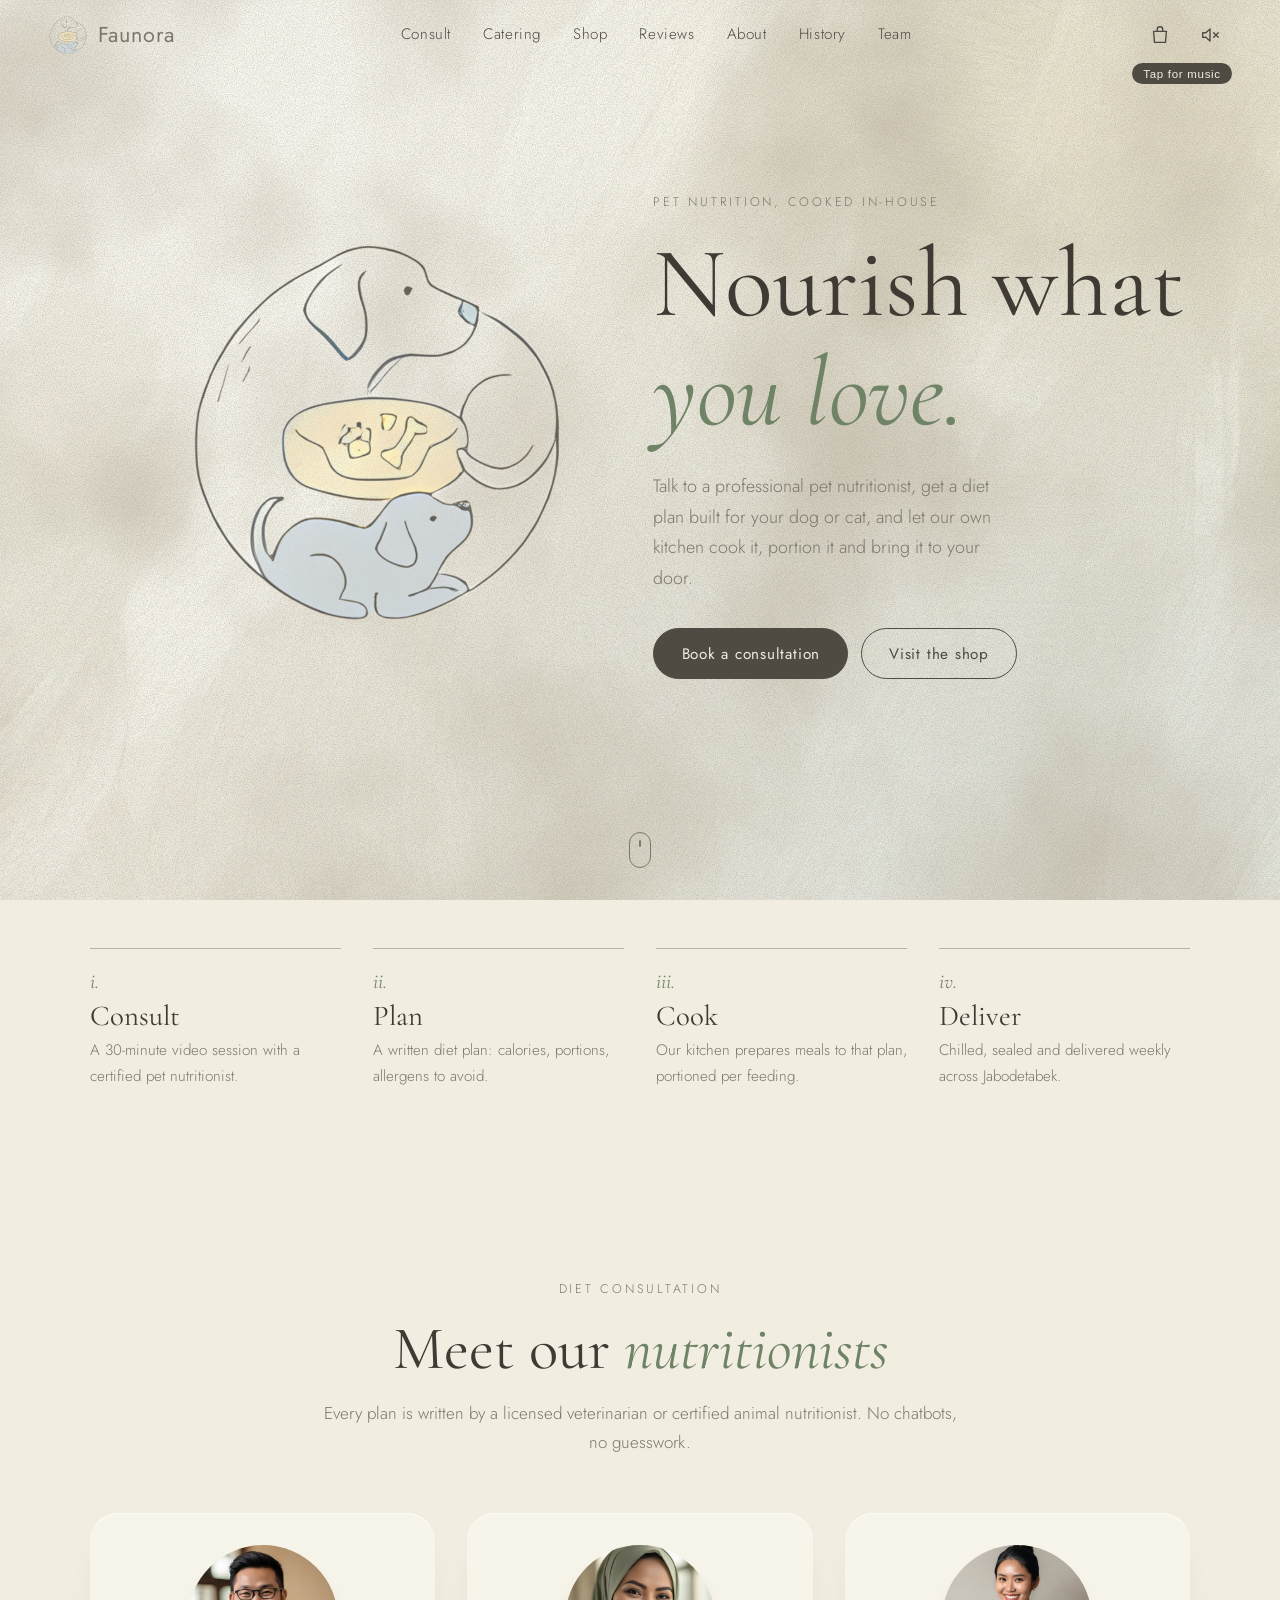
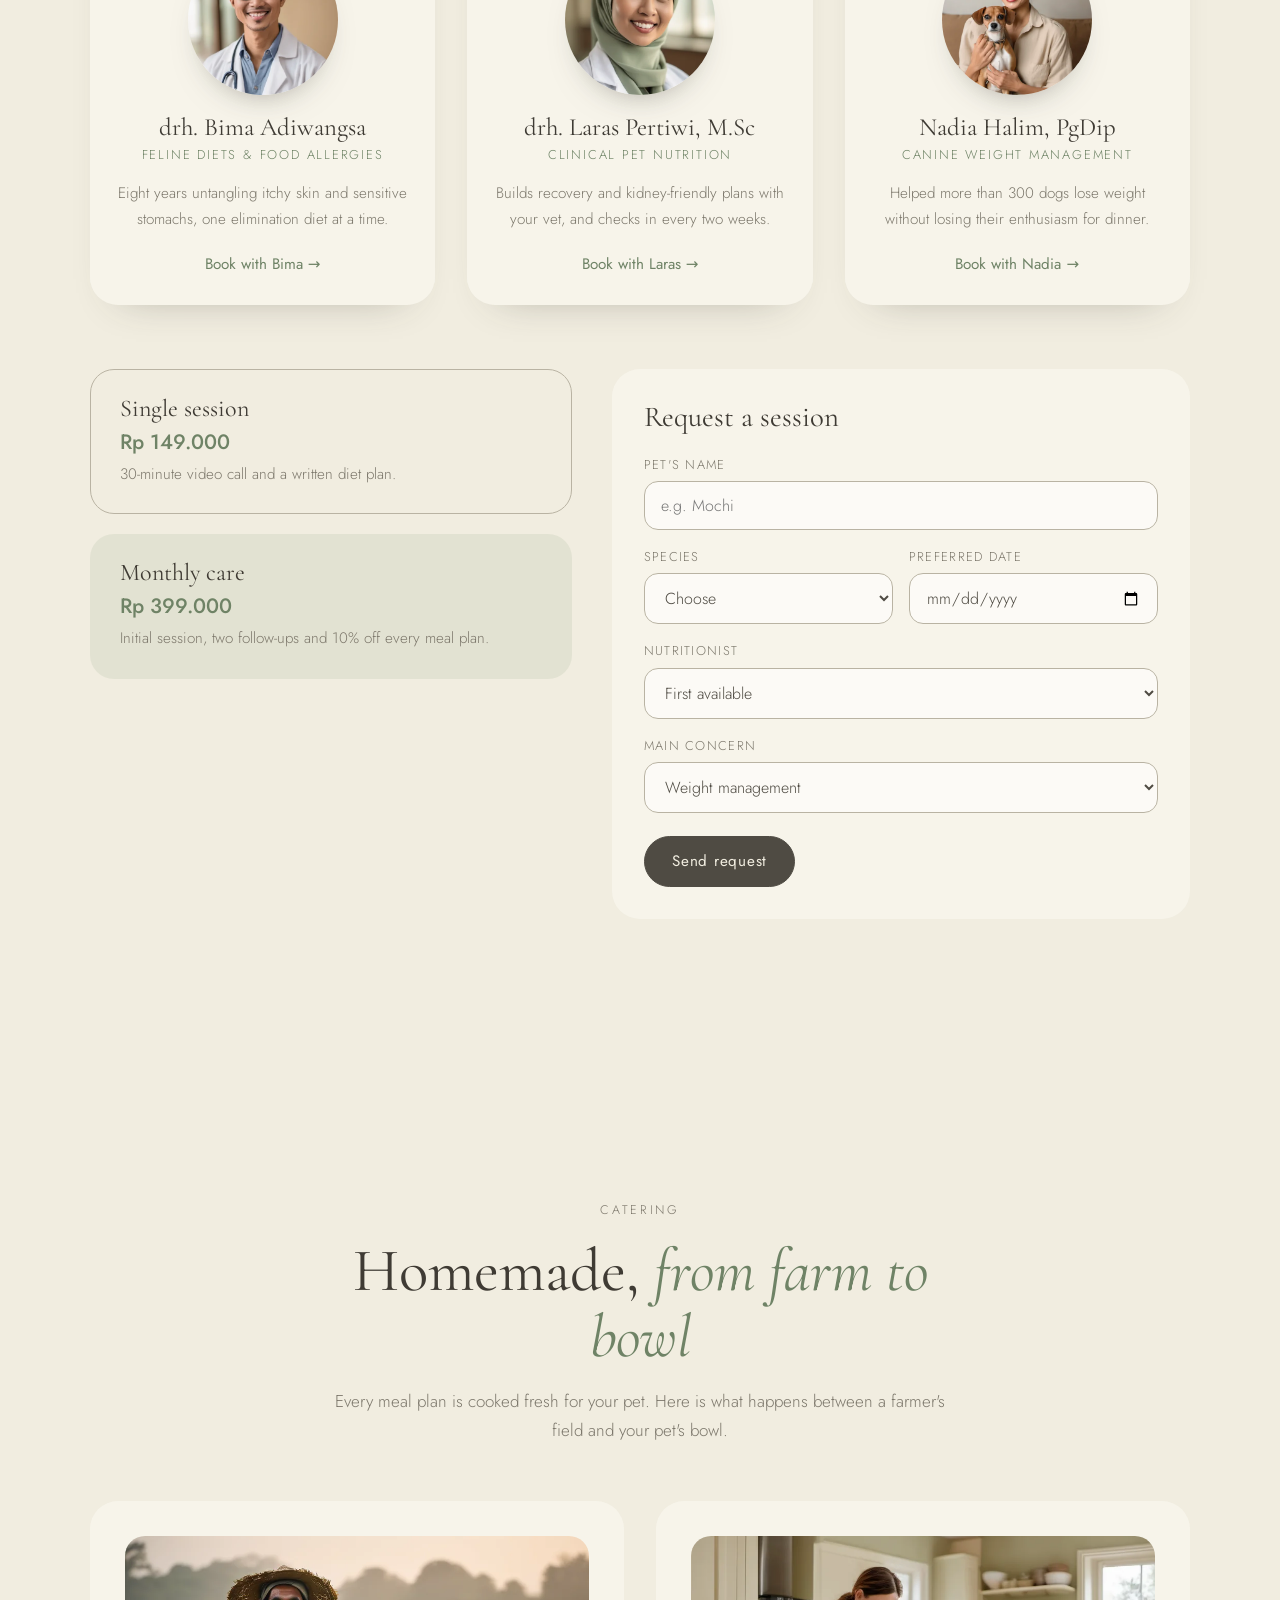
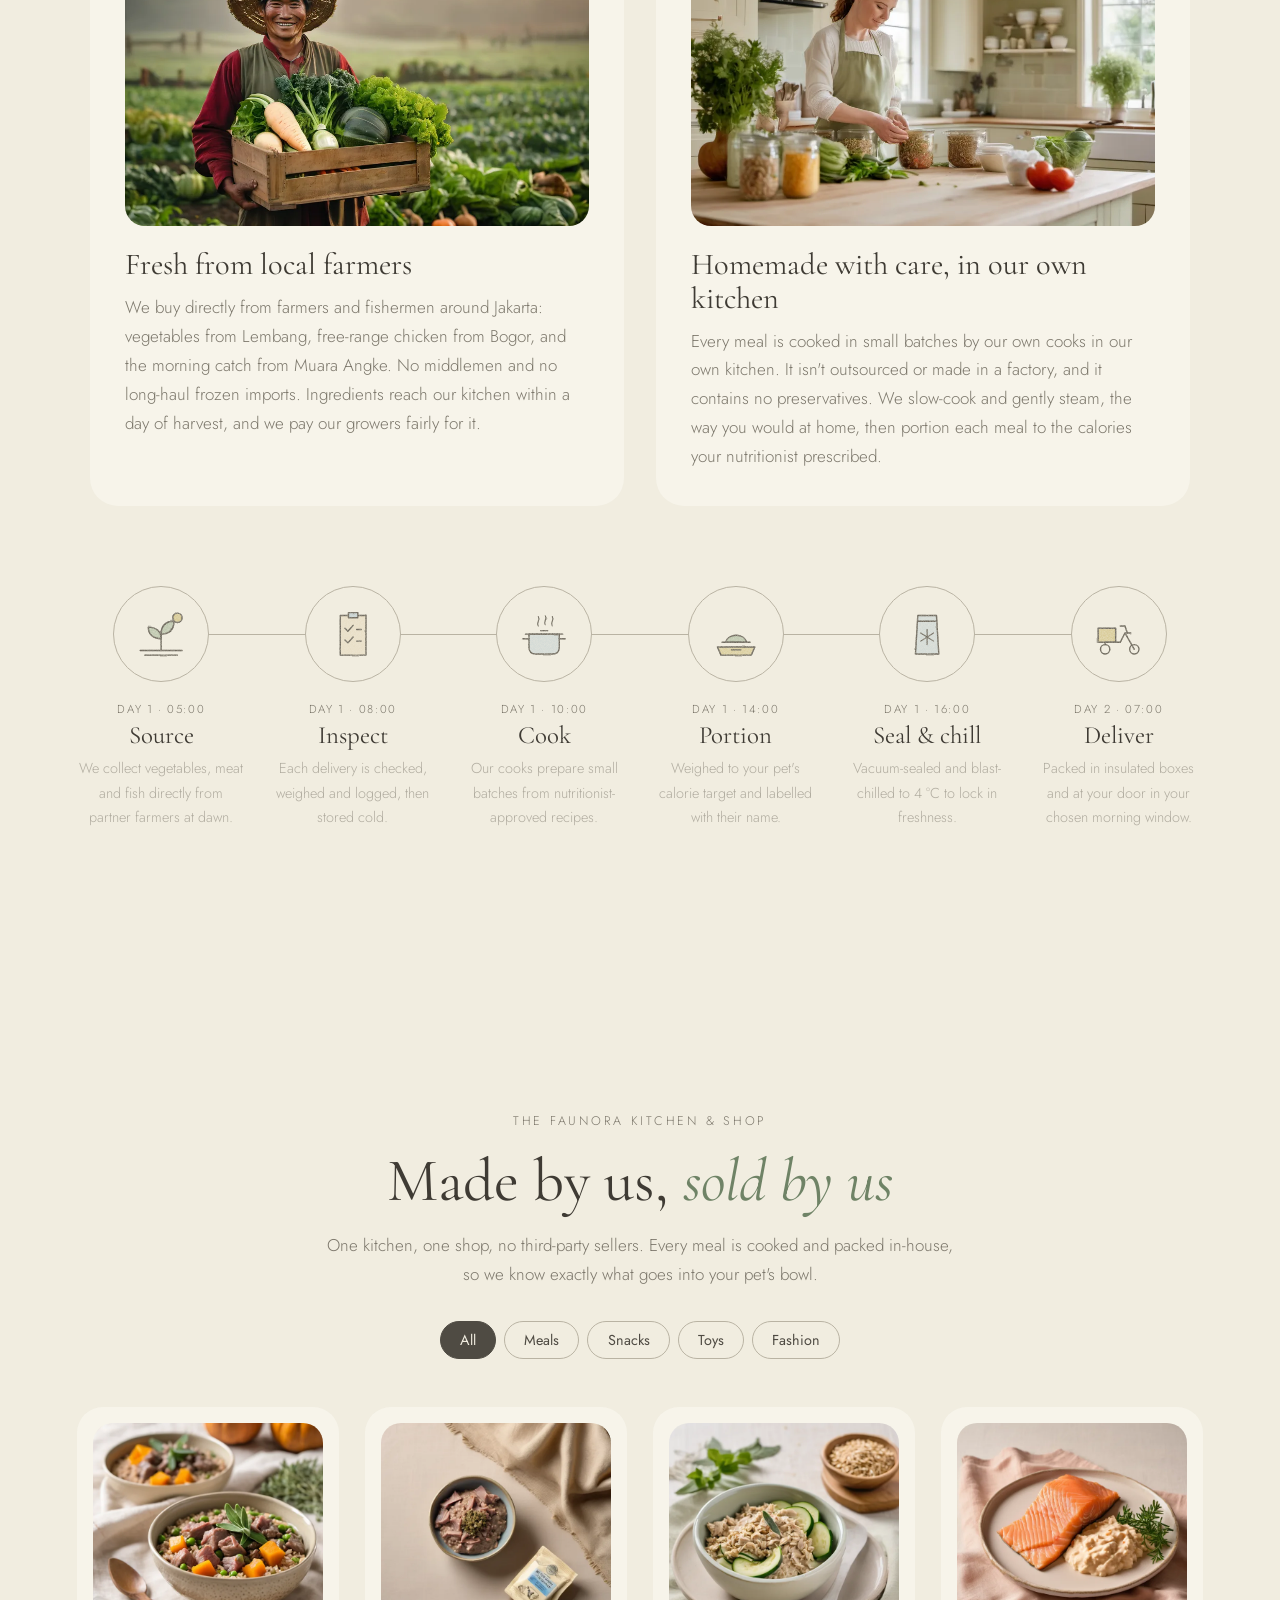
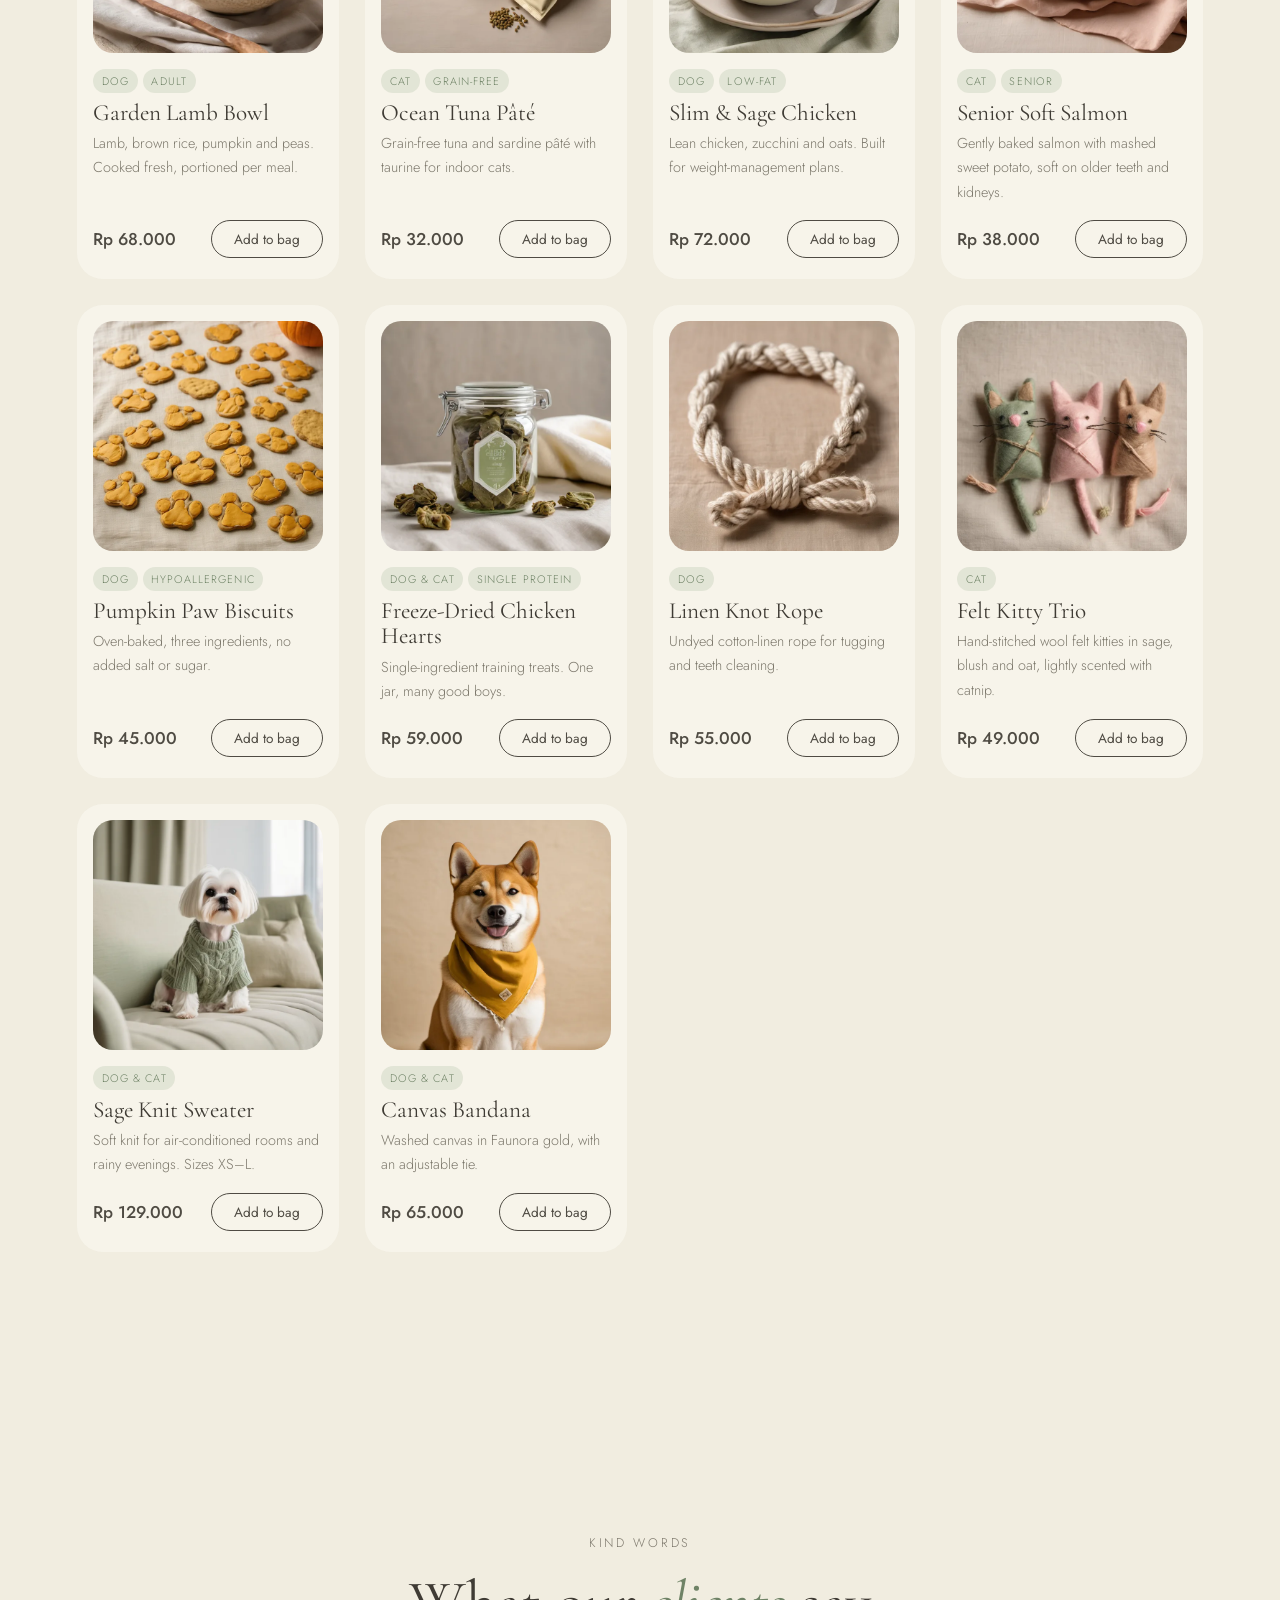
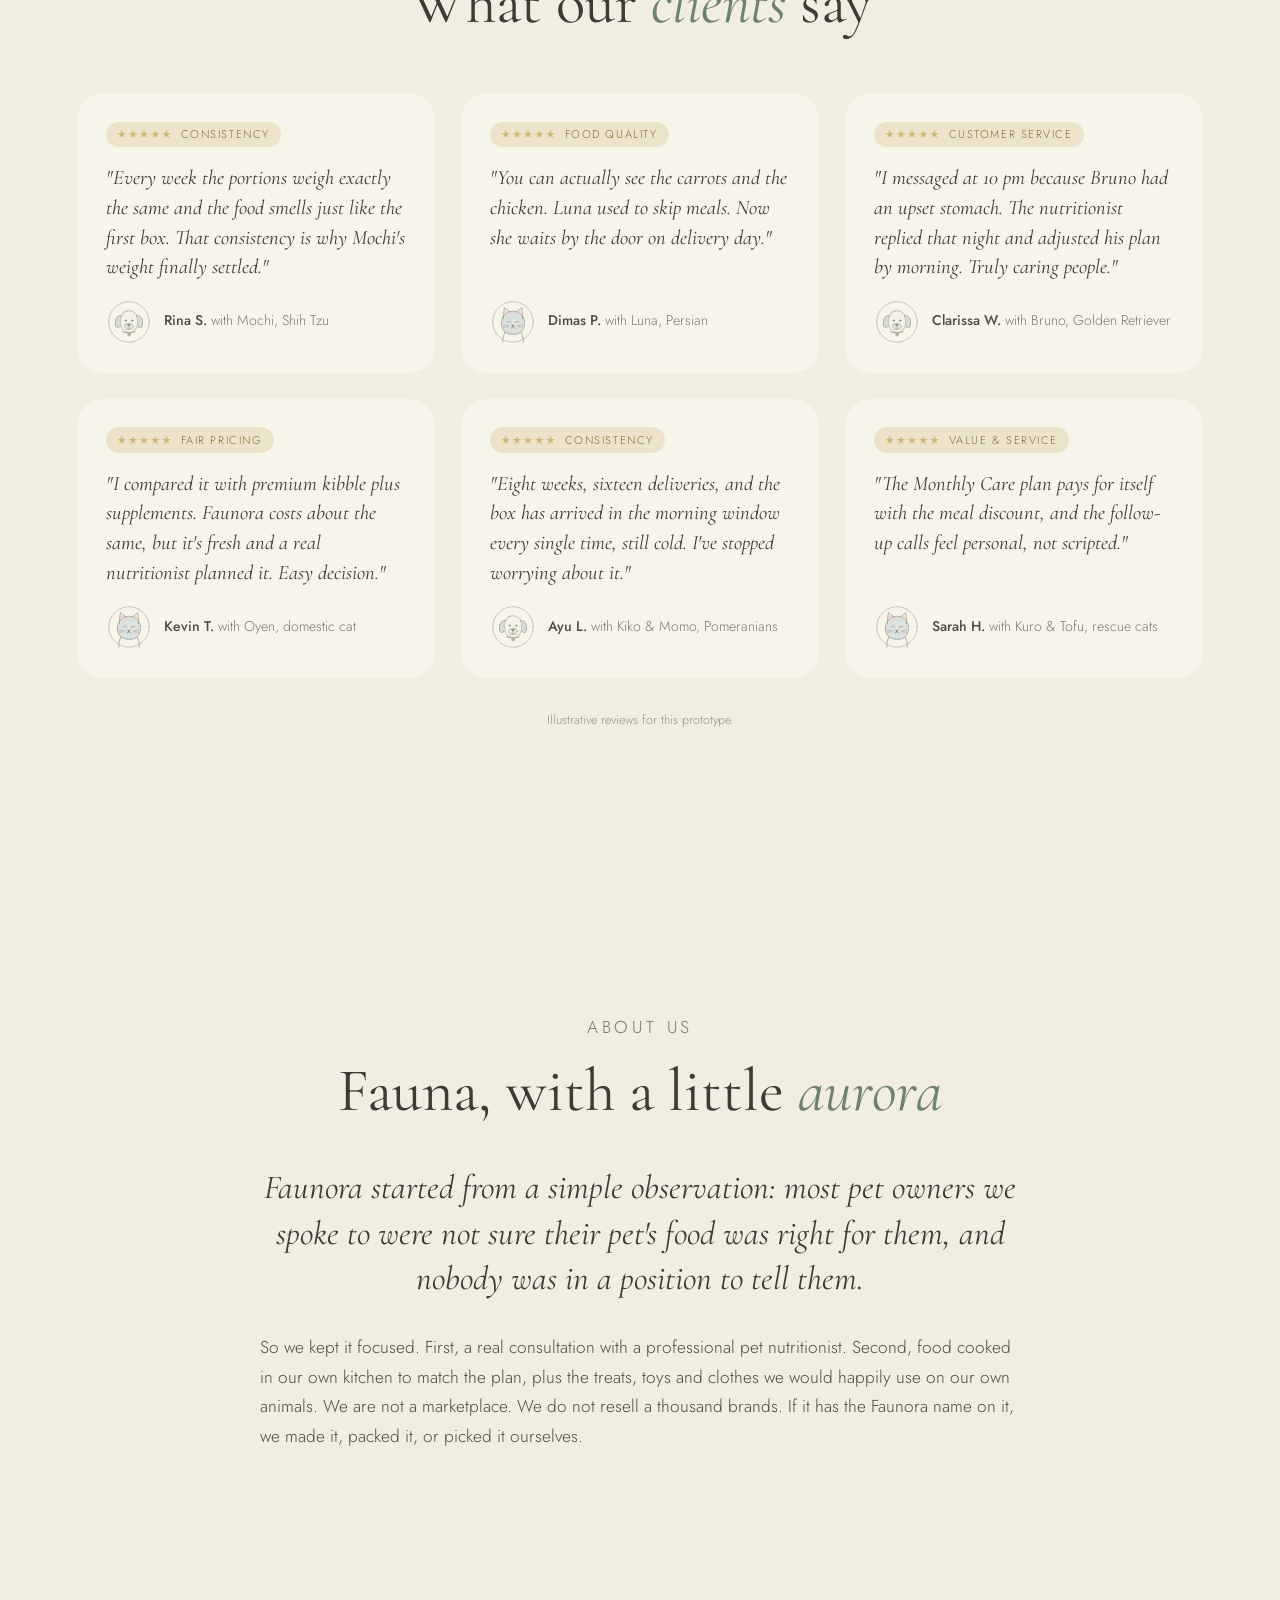
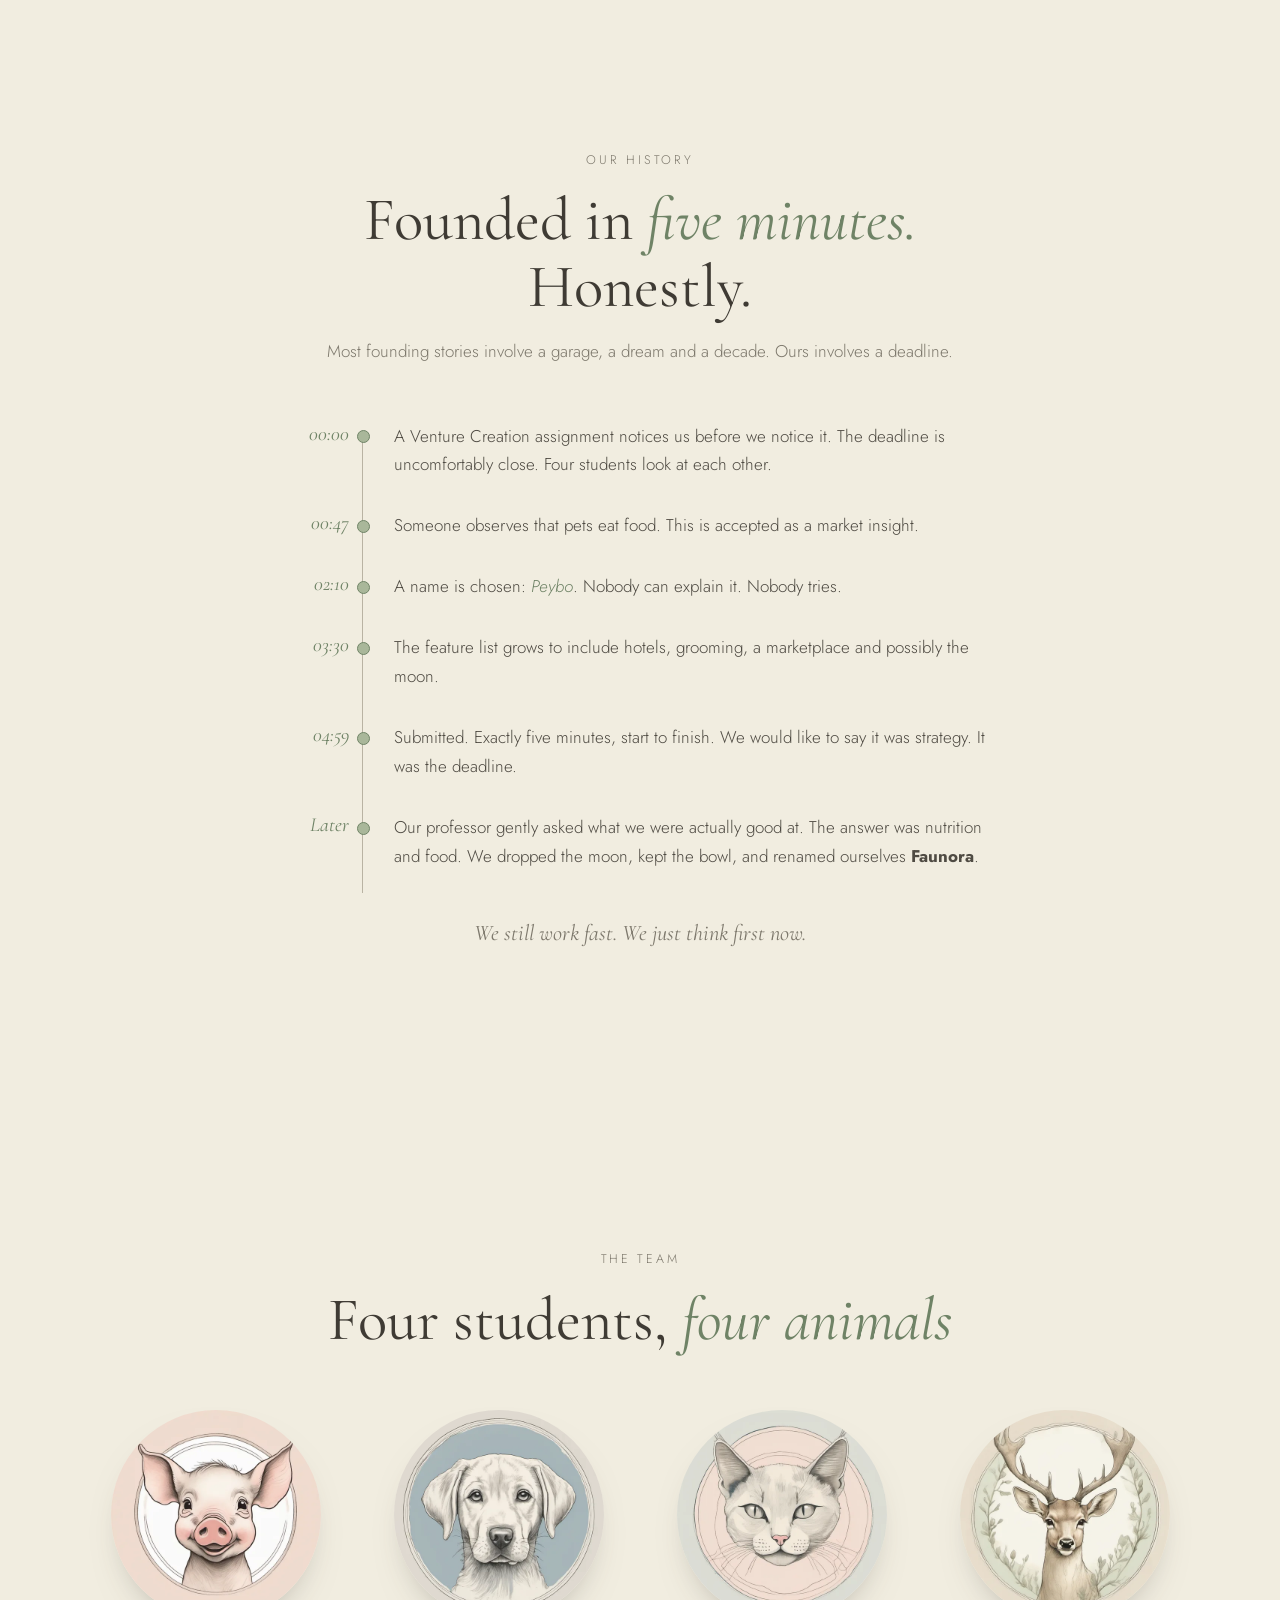
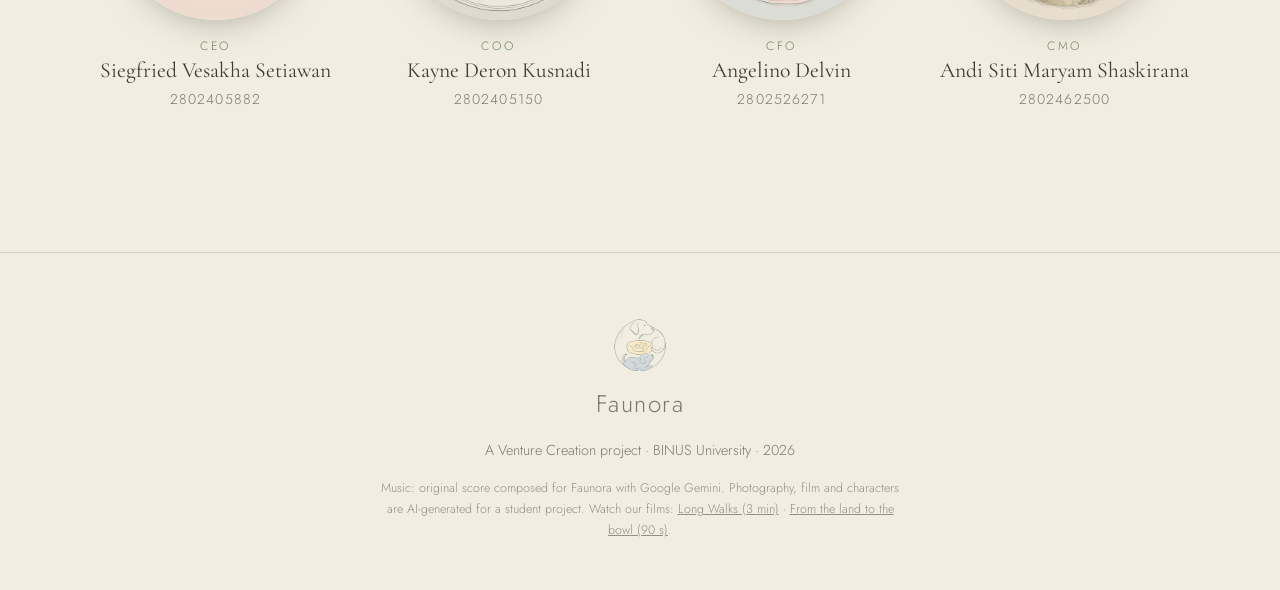
==== commit 09ad3253: "revert: move site V2 to its own repository V2 (the 3D house) now lives at kaynederon-maker/faunora-v" ====
--- a/index.html
+++ b/index.html
@@ -2,18 +2,16 @@
 <html lang="en">
 <head>
 <meta charset="utf-8">
-<meta name="viewport" content="width=device-width, initial-scale=1, viewport-fit=cover">
+<meta name="viewport" content="width=device-width, initial-scale=1">
 <title>Faunora — Pet Nutrition &amp; Kitchen</title>
-<meta name="description" content="Step inside the Faunora house: diet consultations with professional pet nutritionists, and meals cooked in our own kitchen to match.">
-<meta name="theme-color" content="#F1EDE0">
+<meta name="description" content="Diet consultations with professional pet nutritionists, and meals cooked in Faunora's own kitchen to match.">
 <link rel="icon" href="assets/logo/faunora-mark.svg" type="image/svg+xml">
 <link rel="preconnect" href="https://fonts.googleapis.com">
 <link rel="preconnect" href="https://fonts.gstatic.com" crossorigin>
 <link href="https://fonts.googleapis.com/css2?family=Cormorant+Garamond:ital,wght@0,400;0,500;1,400;1,500&family=Jost:wght@300;400;500&display=swap" rel="stylesheet">
-<link rel="stylesheet" href="style.css?v=1794562635">
-<link rel="stylesheet" href="stage.css?v=1794562635">
+<link rel="stylesheet" href="style.css?v=3">
 </head>
-<body data-stop="home">
+<body>
 
 <!-- Hand-drawn illustration sprite. Two pencil filters give the doubled, graphite-like line of the logo. -->
 <svg class="sprite" aria-hidden="true" xmlns="http://www.w3.org/2000/svg">
@@ -111,33 +109,27 @@
 
 <audio id="bgm" src="assets/faunora-score.mp3" loop preload="auto"></audio>
 
-<!-- The 3D house (js/world.js). Everything else sits on top of it. -->
-<canvas id="world" aria-hidden="true"></canvas>
-
-<div class="loader" role="status">
-  <img src="assets/logo/mark-160.png" alt="" width="84" height="84">
-  <p>Opening the house…</p>
-</div>
-
-<header class="top">
-  <a class="brand" href="#home" data-go="home" aria-label="Faunora home">
-    <img src="assets/logo/mark-160.png" alt="" width="42" height="42">
+<header class="nav" id="top">
+  <a class="brand" href="#hero" aria-label="Faunora home">
+    <img src="assets/logo/faunora-mark-ai.png" alt="" width="40" height="41">
     <span>Faunora</span>
   </a>
-  <nav class="navbox bracket" id="links" aria-label="Main">
-    <a href="#home" data-go="home">Home</a>
-    <a href="#consult" data-go="consult">Consult</a>
-    <a href="#kitchen" data-go="kitchen">Catering</a>
-    <a href="#shop" data-go="shop">Shop</a>
-    <a href="#reviews" data-go="reviews">Reviews</a>
-    <a href="#story" data-go="story">Story</a>
-    <a href="#team" data-go="team">Team</a>
-    <button class="nav-cta" type="button" data-open="consult">Book a session</button>
+  <nav class="links" id="links" aria-label="Main">
+    <a href="#consult">Consult</a>
+    <a href="#catering">Catering</a>
+    <a href="#shop">Shop</a>
+    <a href="#reviews">Reviews</a>
+    <a href="#about">About</a>
+    <a href="#history">History</a>
+    <a href="#team">Team</a>
   </nav>
   <div class="tools">
     <button class="icon-btn bag-btn" id="bagBtn" aria-label="Open shopping bag">
       <svg viewBox="0 0 24 24" aria-hidden="true"><path d="M5 8h14l-1 12H6zM9 8V6a3 3 0 0 1 6 0v2"/></svg>
       <span class="count" id="bagCount">0</span>
+    </button>
+    <button class="icon-btn menu-btn" id="menuBtn" aria-label="Open menu" aria-expanded="false" aria-controls="links">
+      <svg viewBox="0 0 24 24" aria-hidden="true"><path d="M4 8h16M4 16h16"/></svg>
     </button>
     <button class="icon-btn sound-btn is-off" id="soundBtn" aria-label="Play background music" aria-pressed="false">
       <svg viewBox="0 0 24 24" aria-hidden="true">
@@ -147,110 +139,41 @@
         <path class="x" d="M16 9.5l5 5M21 9.5l-5 5"/>
       </svg>
     </button>
-    <button class="icon-btn menu-btn" id="menuBtn" aria-label="Open menu" aria-expanded="false" aria-controls="links">
-      <svg viewBox="0 0 24 24" aria-hidden="true"><path d="M4 8h16M4 16h16"/></svg>
-    </button>
   </div>
 </header>
 
-<main class="stage">
-  <section class="stop hero" id="home">
-    <p class="eyebrow">Pet nutrition, cooked in-house</p>
-    <h1 aria-label="Nourish what you love."><span id="typed" aria-hidden="true"></span><i class="caret" aria-hidden="true"></i></h1>
-    <p class="lede">Real advice and fresh food for <span class="swap" id="swap">dogs</span></p>
-    <div class="cta">
-      <span class="bracket"><button class="btn" type="button" data-go="consult">Step inside</button></span>
-    </div>
-  </section>
-  <section class="stop room-card" id="consult" inert>
-    <div class="card-in bracket">
+<main>
+  <section class="hero" id="hero">
+    <div class="hero-art">
+      <img src="assets/logo/faunora-mark-ai.png" alt="Faunora logo: a dog and a puppy curled around a food bowl" width="400" height="405">
+    </div>
+    <div class="hero-copy">
+      <p class="eyebrow">Pet nutrition, cooked in-house</p>
+      <h1>Nourish what<br><em>you love.</em></h1>
+      <p class="lede">Talk to a professional pet nutritionist, get a diet plan built for your dog or cat, and let our own kitchen cook it, portion it and bring it to your door.</p>
+      <div class="cta">
+        <a class="btn" href="#consult">Book a consultation</a>
+        <a class="btn ghost" href="#shop">Visit the shop</a>
+      </div>
+    </div>
+    <a class="scroll-cue" href="#flow" aria-label="Scroll down"><span></span></a>
+  </section>
+
+  <section class="flow" id="flow">
+    <ol>
+      <li class="reveal"><span class="num">i.</span><h3>Consult</h3><p>A 30-minute video session with a certified pet nutritionist.</p></li>
+      <li class="reveal" style="--d:.1s"><span class="num">ii.</span><h3>Plan</h3><p>A written diet plan: calories, portions, allergens to avoid.</p></li>
+      <li class="reveal" style="--d:.2s"><span class="num">iii.</span><h3>Cook</h3><p>Our kitchen prepares meals to that plan, portioned per feeding.</p></li>
+      <li class="reveal" style="--d:.3s"><span class="num">iv.</span><h3>Deliver</h3><p>Chilled, sealed and delivered weekly across Jabodetabek.</p></li>
+    </ol>
+  </section>
+
+  <section class="consult" id="consult">
+    <header class="sec-head reveal">
       <p class="eyebrow">Diet consultation</p>
       <h2>Meet our <em>nutritionists</em></h2>
-      <p class="desc">Every plan is written by a licensed veterinarian or certified animal nutritionist. No guesswork and no generic feeding charts.</p>
-      <ul class="points"><li>A 30-minute video session</li><li>A written diet plan for your pet</li><li>Message your nutritionist any time</li></ul>
-      <button class="explore" type="button" data-open="consult"><span>Book a consultation</span><svg viewBox="0 0 24 24" aria-hidden="true"><path d="M4 12h15M13 6l6 6-6 6"/></svg></button>
-    </div>
-  </section>
-  <section class="stop room-card" id="kitchen" inert>
-    <div class="card-in bracket">
-      <p class="eyebrow">Catering</p>
-      <h2>Homemade, <em>from farm to bowl</em></h2>
-      <p class="desc">Every meal plan is cooked fresh in our own kitchen, then portioned to the calories your nutritionist prescribed.</p>
-      <ul class="points"><li>Bought directly from local farmers</li><li>Small batches, no preservatives</li><li>Chilled and at your door by morning</li></ul>
-      <button class="explore" type="button" data-open="kitchen"><span>See how it is cooked</span><svg viewBox="0 0 24 24" aria-hidden="true"><path d="M4 12h15M13 6l6 6-6 6"/></svg></button>
-    </div>
-  </section>
-  <section class="stop room-card" id="shop" inert>
-    <div class="card-in bracket">
-      <p class="eyebrow">The Faunora kitchen &amp; shop</p>
-      <h2>Made by us, <em>sold by us</em></h2>
-      <p class="desc">One kitchen, one shop, no third-party sellers. If it has the Faunora name on it, we made it, packed it or picked it ourselves.</p>
-      <ul class="points"><li>Fresh meals for dogs and cats</li><li>Snacks with nothing to hide</li><li>Toys and clothes we use on our own pets</li></ul>
-      <button class="explore" type="button" data-open="shop"><span>Browse the shop</span><svg viewBox="0 0 24 24" aria-hidden="true"><path d="M4 12h15M13 6l6 6-6 6"/></svg></button>
-    </div>
-  </section>
-  <section class="stop room-card" id="reviews" inert>
-    <div class="card-in bracket">
-      <p class="eyebrow">Kind words</p>
-      <h2>What our <em>clients</em> say</h2>
-      <p class="desc">Owners keep telling us the same things: the food is the same every week, you can see what is in it, and somebody always answers.</p>
-      <ul class="points"><li>Consistent portions, every box</li><li>Food you can recognise</li><li>Real people who reply</li></ul>
-      <button class="explore" type="button" data-open="reviews"><span>Read the reviews</span><svg viewBox="0 0 24 24" aria-hidden="true"><path d="M4 12h15M13 6l6 6-6 6"/></svg></button>
-    </div>
-  </section>
-  <section class="stop room-card" id="story" inert>
-    <div class="card-in bracket">
-      <p class="eyebrow">About us</p>
-      <h2>Fauna, with a little <em>aurora</em></h2>
-      <p class="desc">Faunora started from a simple observation: most pet owners were not sure their pet's food was right, and nobody was in a position to tell them.</p>
-      <ul class="points"><li>Founded in five minutes. Honestly.</li><li>A real consultation comes first</li><li>Not a marketplace</li></ul>
-      <button class="explore" type="button" data-open="story"><span>Read our story</span><svg viewBox="0 0 24 24" aria-hidden="true"><path d="M4 12h15M13 6l6 6-6 6"/></svg></button>
-    </div>
-  </section>
-  <section class="stop room-card" id="team" inert>
-    <div class="card-in bracket">
-      <p class="eyebrow">The team</p>
-      <h2>Four students, <em>four animals</em></h2>
-      <p class="desc">A pig, a dog, a cat and a deer walk onto a rooftop. They turn out to be our CEO, COO, CFO and CMO.</p>
-      <ul class="points"><li>BINUS University</li><li>Venture Creation, 2026</li><li>Jabodetabek</li></ul>
-      <button class="explore" type="button" data-open="team"><span>Meet the team</span><svg viewBox="0 0 24 24" aria-hidden="true"><path d="M4 12h15M13 6l6 6-6 6"/></svg></button>
-    </div>
-  </section>
-</main>
-
-<div class="hotspots" id="hotspots"></div>
-
-<div class="scroll-hint" aria-hidden="true">
-  <span class="mouse"><i></i></span>
-  <p>Scroll or tap a dot<br>to explore the house</p>
-</div>
-
-<div class="dock">
-  <div class="dock-nav bracket">
-    <button class="icon-btn" id="overviewBtn" type="button" aria-label="See the whole house" aria-pressed="false">
-      <svg viewBox="0 0 24 24" aria-hidden="true"><path d="M5 5h5v5H5zM14 5h5v5h-5zM5 14h5v5H5zM14 14h5v5h-5z"/></svg>
-    </button>
-    <button class="icon-btn" id="prevBtn" type="button" aria-label="Previous room"><svg viewBox="0 0 24 24" aria-hidden="true"><path d="M20 12H5M11 6l-6 6 6 6"/></svg></button>
-    <span class="stop-count" id="stopCount">01 / 07</span>
-    <button class="icon-btn" id="nextBtn" type="button" aria-label="Next room"><svg viewBox="0 0 24 24" aria-hidden="true"><path d="M4 12h15M13 6l6 6-6 6"/></svg></button>
-  </div>
-  <button class="dock-chat bracket" id="chatBtn" type="button" aria-label="Chat with the Faunora care desk">
-    <img data-care-photo src="assets/logo/mark-160.png" alt="" width="44" height="44">
-    <svg viewBox="0 0 24 24" aria-hidden="true"><path d="M4 5h16v11H9l-5 4z"/></svg>
-  </button>
-</div>
-
-<div class="veil" id="veil" hidden></div>
-<aside class="sheet " id="sheet-consult" role="dialog" aria-modal="true" aria-labelledby="sheet-consult-title" hidden>
-  <header class="sheet-head">
-    <button class="back" type="button" data-close><svg viewBox="0 0 24 24" aria-hidden="true"><path d="M20 12H5M11 6l-6 6 6 6"/></svg><span>Back to the house</span></button>
-  </header>
-  <div class="sheet-body">
-    <div class="sheet-title">
-      <p class="eyebrow">Diet consultation</p>
-      <h2 id="sheet-consult-title">Meet our <em>nutritionists</em></h2>
-      <p class="sheet-intro">Every plan is written by a licensed veterinarian or certified animal nutritionist. Pick one, or let us match you by your pet's main concern.</p>
-    </div>
+      <p>Every plan is written by a licensed veterinarian or certified animal nutritionist. No chatbots, no guesswork.</p>
+    </header>
     <div class="experts">
       <article class="expert reveal">
         <img class="portrait" src="assets/img/expert-bima.webp" alt="Portrait of drh. Bima Adiwangsa" width="480" height="617" loading="lazy">
@@ -315,18 +238,15 @@
         <button class="link-btn" id="newBooking" type="button">Book another session</button>
       </div>
     </div>
-  </div>
-</aside>
-<aside class="sheet " id="sheet-kitchen" role="dialog" aria-modal="true" aria-labelledby="sheet-kitchen-title" hidden>
-  <header class="sheet-head">
-    <button class="back" type="button" data-close><svg viewBox="0 0 24 24" aria-hidden="true"><path d="M20 12H5M11 6l-6 6 6 6"/></svg><span>Back to the house</span></button>
-  </header>
-  <div class="sheet-body">
-    <div class="sheet-title">
+  </section>
+
+  <section class="catering" id="catering">
+    <header class="sec-head reveal">
       <p class="eyebrow">Catering</p>
-      <h2 id="sheet-kitchen-title">Homemade, <em>from farm to bowl</em></h2>
-      <p class="sheet-intro">Every meal plan is cooked fresh for your pet. Here is what happens between a farmer's field and your pet's bowl.</p>
-    </div>
+      <h2>Homemade, <em>from farm to bowl</em></h2>
+      <p>Every meal plan is cooked fresh for your pet. Here is what happens between a farmer's field and your pet's bowl.</p>
+    </header>
+
     <div class="promise">
       <article class="reveal">
         <img class="photo" src="assets/img/farm.webp" alt="A farmer holding a crate of freshly harvested vegetables" width="900" height="616" loading="lazy">
@@ -350,32 +270,29 @@
         <li class="step"><div class="ico"><svg class="sketch" data-sketch="c-deliver" viewBox="0 0 100 100" aria-hidden="true"></svg></div><span class="when">Day 2 · 07:00</span><h3>Deliver</h3><p>Packed in insulated boxes and at your door in your chosen morning window.</p></li>
       </ol>
     </div>
-  </div>
-</aside>
-<aside class="sheet wide" id="sheet-shop" role="dialog" aria-modal="true" aria-labelledby="sheet-shop-title" hidden>
-  <header class="sheet-head">
-    <button class="back" type="button" data-close><svg viewBox="0 0 24 24" aria-hidden="true"><path d="M20 12H5M11 6l-6 6 6 6"/></svg><span>Back to the house</span></button>
-  </header>
-  <div class="sheet-body">
-    <div class="sheet-title">
+  </section>
+
+  <section class="shop" id="shop">
+    <header class="sec-head reveal">
       <p class="eyebrow">The Faunora kitchen &amp; shop</p>
-      <h2 id="sheet-shop-title">Made by us, <em>sold by us</em></h2>
-      <p class="sheet-intro">One kitchen, one shop, no third-party sellers. Every meal is cooked and packed in-house, so we know exactly what goes into your pet's bowl.</p>
-    </div>
-    <div class="tabs" id="tabs" role="tablist" aria-label="Product categories"></div>
+      <h2>Made by us, <em>sold by us</em></h2>
+      <p>One kitchen, one shop, no third-party sellers. Every meal is cooked and packed in-house, so we know exactly what goes into your pet's bowl.</p>
+    </header>
+    <div class="tabs reveal" role="tablist" aria-label="Product categories">
+      <button role="tab" aria-selected="true" data-cat="all">All</button>
+      <button role="tab" aria-selected="false" data-cat="meals">Meals</button>
+      <button role="tab" aria-selected="false" data-cat="snacks">Snacks</button>
+      <button role="tab" aria-selected="false" data-cat="toys">Toys</button>
+      <button role="tab" aria-selected="false" data-cat="fashion">Fashion</button>
+    </div>
     <div class="grid" id="grid"></div>
-  </div>
-</aside>
-<aside class="sheet " id="sheet-reviews" role="dialog" aria-modal="true" aria-labelledby="sheet-reviews-title" hidden>
-  <header class="sheet-head">
-    <button class="back" type="button" data-close><svg viewBox="0 0 24 24" aria-hidden="true"><path d="M20 12H5M11 6l-6 6 6 6"/></svg><span>Back to the house</span></button>
-  </header>
-  <div class="sheet-body">
-    <div class="sheet-title">
+  </section>
+
+  <section class="reviews" id="reviews">
+    <header class="sec-head reveal">
       <p class="eyebrow">Kind words</p>
-      <h2 id="sheet-reviews-title">What our <em>clients</em> say</h2>
-      <p class="sheet-intro">Six owners, in their own words.</p>
-    </div>
+      <h2>What our <em>clients</em> say</h2>
+    </header>
     <div class="review-grid">
       <figure class="review reveal">
         <span class="praise">Consistency</span>
@@ -409,23 +326,21 @@
       </figure>
     </div>
     <p class="note reveal">Illustrative reviews for this prototype.</p>
-  </div>
-</aside>
-<aside class="sheet " id="sheet-story" role="dialog" aria-modal="true" aria-labelledby="sheet-story-title" hidden>
-  <header class="sheet-head">
-    <button class="back" type="button" data-close><svg viewBox="0 0 24 24" aria-hidden="true"><path d="M20 12H5M11 6l-6 6 6 6"/></svg><span>Back to the house</span></button>
-  </header>
-  <div class="sheet-body">
-    <div class="sheet-title">
-      <p class="eyebrow">About us</p>
-      <h2 id="sheet-story-title">Fauna, with a little <em>aurora</em></h2>
-      <p class="sheet-intro">Who we are, and the slightly embarrassing story of how we started.</p>
-    </div>
+  </section>
+
+  <section class="about" id="about">
     <div class="about-inner">
+      <header class="sec-head reveal">
+        <p class="eyebrow">About us</p>
+        <h2>Fauna, with a little <em>aurora</em></h2>
+      </header>
       <p class="reveal big">Faunora started from a simple observation: most pet owners we spoke to were not sure their pet's food was right for them, and nobody was in a position to tell them.</p>
       <p class="reveal">So we kept it focused. First, a real consultation with a professional pet nutritionist. Second, food cooked in our own kitchen to match the plan, plus the treats, toys and clothes we would happily use on our own animals. We are not a marketplace. We do not resell a thousand brands. If it has the Faunora name on it, we made it, packed it, or picked it ourselves.</p>
     </div>
-    <header class="sub-head reveal">
+  </section>
+
+  <section class="history" id="history">
+    <header class="sec-head reveal">
       <p class="eyebrow">Our history</p>
       <h2>Founded in <em>five minutes.</em> Honestly.</h2>
       <p>Most founding stories involve a garage, a dream and a decade. Ours involves a deadline.</p>
@@ -439,24 +354,13 @@
       <li class="reveal"><time>Later</time><p>Our professor gently asked what we were actually good at. The answer was nutrition and food. We dropped the moon, kept the bowl, and renamed ourselves <strong>Faunora</strong>.</p></li>
     </ol>
     <p class="reveal footnote">We still work fast. We just think first now.</p>
-    <footer class="foot">
-      <img src="assets/logo/mark-160.png" alt="" width="56" height="56">
-      <p class="wordmark">Faunora</p>
-      <p>A Venture Creation project · BINUS University · 2026</p>
-      <p class="credit">Music: original score composed for Faunora with Google Gemini. Photography, film, 3D models and characters are AI-generated for a student project. Watch our films: <a href="video/Faunora_Ad_3min.mp4">Long Walks (3 min)</a> · <a href="video/Faunora_Ad_90s.mp4">From the land to the bowl (90 s)</a>.</p>
-    </footer>
-  </div>
-</aside>
-<aside class="sheet " id="sheet-team" role="dialog" aria-modal="true" aria-labelledby="sheet-team-title" hidden>
-  <header class="sheet-head">
-    <button class="back" type="button" data-close><svg viewBox="0 0 24 24" aria-hidden="true"><path d="M20 12H5M11 6l-6 6 6 6"/></svg><span>Back to the house</span></button>
-  </header>
-  <div class="sheet-body">
-    <div class="sheet-title">
+  </section>
+
+  <section class="team" id="team">
+    <header class="sec-head reveal">
       <p class="eyebrow">The team</p>
-      <h2 id="sheet-team-title">Four students, <em>four animals</em></h2>
-      <p class="sheet-intro">Each of us picked an animal. Nobody argued about the pig.</p>
-    </div>
+      <h2>Four students, <em>four animals</em></h2>
+    </header>
     <div class="members">
       <figure class="member reveal">
         <img class="portrait" src="assets/img/team-pig.webp" alt="Pencil sketch of a pig" width="560" height="560" loading="lazy">
@@ -475,8 +379,15 @@
         <figcaption><span class="role">CMO</span><strong>Andi Siti Maryam Shaskirana</strong><small>2802462500</small></figcaption>
       </figure>
     </div>
-  </div>
-</aside>
+  </section>
+</main>
+
+<footer class="foot">
+  <img src="assets/logo/faunora-mark-ai.png" alt="" width="56" height="57">
+  <p class="wordmark">Faunora</p>
+  <p>A Venture Creation project · BINUS University · 2026</p>
+  <p class="credit">Music: original score composed for Faunora with Google Gemini. Photography, film and characters are AI-generated for a student project. Watch our films: <a href="video/Faunora_Ad_3min.mp4">Long Walks (3 min)</a> · <a href="video/Faunora_Ad_90s.mp4">From the land to the bowl (90 s)</a>.</p>
+</footer>
 
 <div class="scrim" id="scrim" hidden></div>
 <aside class="drawer" id="drawer" aria-label="Shopping bag" aria-hidden="true">
@@ -486,27 +397,37 @@
   <footer><div class="total"><span>Subtotal</span><strong id="bagTotal">Rp 0</strong></div><button class="btn wide" id="checkout">Checkout</button></footer>
 </aside>
 
+<!-- Shown on every page section once a session is booked, so the nutritionist is always one tap away. -->
+<button class="chat-fab" id="chatFab" type="button" hidden>
+  <img data-care-photo src="" alt="" width="40" height="40">
+  <span>Chat with <b data-care-first></b></span>
+</button>
+
 <aside class="chat" id="chat" role="dialog" aria-labelledby="chatTitle" hidden>
   <header class="chat-head">
     <img data-care-photo src="" alt="" width="44" height="44">
     <div class="chat-who">
       <strong id="chatTitle" data-care-name></strong>
-      <span class="online"><i aria-hidden="true"></i><span id="chatStatus">Online</span></span>
-    </div>
-    <button class="icon-btn" id="chatCall" type="button" aria-label="Call your nutritionist" hidden>
+      <span class="online"><i aria-hidden="true"></i>Online · usually replies in minutes</span>
+    </div>
+    <button class="icon-btn" id="chatCall" type="button" aria-label="Call your nutritionist">
       <svg viewBox="0 0 24 24" aria-hidden="true"><path d="M6.5 3.5l3 3.2-1.8 2.6a11 11 0 0 0 7 7l2.6-1.8 3.2 3-1.6 2.9C11.5 20.3 3.7 12.5 3.6 5.1z"/></svg>
     </button>
     <button class="icon-btn" id="closeChat" type="button" aria-label="Close chat"><svg viewBox="0 0 24 24" aria-hidden="true"><path d="M6 6l12 12M18 6L6 18"/></svg></button>
   </header>
   <ol class="chat-log" id="chatLog" aria-live="polite"></ol>
   <p class="typing" id="typing" role="status" hidden><span></span><span></span><span></span><em>typing</em></p>
-  <div class="quick" id="quick" aria-label="Suggested questions"></div>
+  <div class="quick" aria-label="Suggested questions">
+    <button type="button" data-quick>How much should I feed?</button>
+    <button type="button" data-quick>Which treats are okay?</button>
+    <button type="button" data-quick>My pet has itchy skin</button>
+  </div>
   <form class="chat-form" id="chatForm">
     <label class="sr-only" for="chatMessage">Message</label>
-    <input id="chatMessage" name="message" autocomplete="off" maxlength="500" placeholder="Ask about food, portions, treats…">
+    <input id="chatMessage" name="message" autocomplete="off" maxlength="500" placeholder="Write a message…">
     <button class="icon-btn send" type="submit" aria-label="Send message"><svg viewBox="0 0 24 24" aria-hidden="true"><path d="M4 12l16-8-6 16-2.5-6.5z"/></svg></button>
   </form>
-  <p class="chat-note">Prototype: replies are simulated general guidance, not a diagnosis.</p>
+  <p class="chat-note">Prototype: replies are simulated.</p>
 </aside>
 
 <div class="call" id="call" role="dialog" aria-modal="true" aria-labelledby="callName" hidden>
@@ -533,7 +454,7 @@
 
 <div class="toast" id="toast" role="status" aria-live="polite"></div>
 
-<noscript><p class="noscript">Faunora needs JavaScript to open the house.</p></noscript>
-<script src="app.bundle.js?v=1794562635" defer></script>
+<script src="script.js?v=3"></script>
+<script src="care.js?v=3"></script>
 </body>
 </html>
--- a/style.css
+++ b/style.css
@@ -17,10 +17,13 @@
 }
 
 * { box-sizing: border-box; }
+html { scroll-behavior: smooth; scroll-padding-top: 84px; }
 body {
   margin: 0;
   font: 300 17px/1.7 var(--sans);
   color: var(--ink);
+  background: var(--paper) url("assets/img/wall.webp") center / cover fixed;
+  overflow-x: hidden;
   -webkit-font-smoothing: antialiased;
 }
 
@@ -51,6 +54,23 @@
 
 .eyebrow { font-size: .78rem; letter-spacing: .22em; text-transform: uppercase; color: var(--ink-soft); margin: 0 0 1rem; }
 
+/* ---------- Header ---------- */
+.nav {
+  position: fixed; inset: 0 0 auto; z-index: 30;
+  display: flex; align-items: center; justify-content: space-between; gap: 1rem;
+  padding: .8rem clamp(16px, 4vw, 48px);
+  transition: background .5s var(--ease), box-shadow .5s var(--ease), padding .5s var(--ease);
+}
+.nav.scrolled { background: rgba(241, 237, 224, .82); backdrop-filter: blur(12px); -webkit-backdrop-filter: blur(12px); box-shadow: 0 1px 0 rgba(79, 75, 67, .08); padding-block: .5rem; }
+.brand { display: flex; align-items: center; gap: .6rem; text-decoration: none; font: 400 1.35rem var(--sans); letter-spacing: .04em; color: var(--ink-soft); }
+.brand img { width: 40px; height: auto; transition: transform .8s var(--ease); }
+.brand:hover img { transform: rotate(-12deg) scale(1.05); }
+.links { display: flex; gap: clamp(1rem, 2.5vw, 2.2rem); }
+.links a { position: relative; text-decoration: none; font-size: .95rem; letter-spacing: .04em; padding: .3rem 0; }
+.links a::after { content: ""; position: absolute; left: 0; right: 0; bottom: 0; height: 1px; background: currentColor; transform: scaleX(0); transform-origin: right; transition: transform .45s var(--ease); }
+.links a:hover::after, .links a.active::after { transform: scaleX(1); transform-origin: left; }
+.tools { display: flex; gap: .4rem; align-items: center; }
+
 .icon-btn {
   position: relative; width: 44px; height: 44px; border: 0; border-radius: 50%;
   background: transparent; color: var(--ink); cursor: pointer;
@@ -60,6 +80,7 @@
 .icon-btn:hover { background: rgba(169, 183, 154, .22); }
 .icon-btn:active { transform: scale(.92); }
 .icon-btn svg { width: 22px; height: 22px; fill: none; stroke: currentColor; stroke-width: 1.5; stroke-linecap: round; stroke-linejoin: round; }
+.menu-btn { display: none; }
 
 .count {
   position: absolute; top: 4px; right: 2px; min-width: 18px; height: 18px; padding: 0 5px;
@@ -104,9 +125,41 @@
 .link-btn { border: 0; background: none; padding: .3rem 0; font: 400 .95rem var(--sans); color: var(--sage-deep); cursor: pointer; transition: letter-spacing .4s var(--ease); }
 .link-btn:hover { letter-spacing: .04em; }
 
+/* ---------- Sections ---------- */
+section { padding: clamp(5rem, 11vw, 9rem) clamp(16px, 6vw, 96px); position: relative; }
+.sec-head { max-width: 640px; margin: 0 auto 3.5rem; text-align: center; }
+.sec-head h2 { font-size: clamp(2.3rem, 5.5vw, 3.8rem); margin-bottom: 1rem; }
+.sec-head p:not(.eyebrow) { color: var(--ink-soft); margin: 0; }
+
 /* Reveal on scroll */
 .reveal { opacity: 0; transform: translateY(28px); filter: blur(4px); transition: opacity 1.1s var(--ease), transform 1.1s var(--ease), filter 1.1s var(--ease); transition-delay: var(--d, 0s); }
 .reveal.in { opacity: 1; transform: none; filter: none; }
+
+/* Hero */
+.hero { min-height: 100svh; display: grid; grid-template-columns: 1fr 1.1fr; align-items: center; gap: clamp(2rem, 6vw, 6rem); padding-top: 7rem; max-width: 1280px; margin: 0 auto; }
+.hero-art { justify-self: end; width: min(400px, 100%); animation: rise 1.6s var(--ease) both; }
+.hero-art img { width: 100%; height: auto; animation: float 7s ease-in-out 1.6s infinite; }
+.hero-copy > * { animation: rise 1.4s var(--ease) both; }
+.hero-copy > :nth-child(2) { animation-delay: .15s; }
+.hero-copy > :nth-child(3) { animation-delay: .3s; }
+.hero-copy > :nth-child(4) { animation-delay: .45s; }
+.hero h1 { font-size: clamp(3.2rem, 8vw, 6.2rem); margin-bottom: 1.5rem; }
+.lede { font-size: 1.12rem; max-width: 34ch; color: var(--ink-soft); margin: 0 0 2.2rem; }
+.cta { display: flex; flex-wrap: wrap; gap: .8rem; }
+.scroll-cue { position: absolute; left: 50%; bottom: 2rem; width: 22px; height: 36px; border: 1px solid var(--ink-soft); border-radius: 12px; transform: translateX(-50%); }
+.scroll-cue span { position: absolute; left: 50%; top: 7px; width: 2px; height: 7px; margin-left: -1px; border-radius: 2px; background: var(--ink-soft); animation: cue 2s var(--ease) infinite; }
+@keyframes rise { from { opacity: 0; transform: translateY(30px); filter: blur(6px); } }
+@keyframes float { 50% { transform: translateY(-12px) rotate(-1.5deg); } }
+@keyframes cue { 0% { opacity: 0; transform: translateY(0); } 30% { opacity: 1; } 100% { opacity: 0; transform: translateY(12px); } }
+@keyframes fadeIn { from { opacity: 0; transform: translateY(-4px); } }
+
+/* Flow */
+.flow { padding-block: 3rem; }
+.flow ol { list-style: none; margin: 0 auto; padding: 0; max-width: 1100px; display: grid; grid-template-columns: repeat(4, 1fr); gap: 2rem; }
+.flow li { border-top: 1px solid var(--line); padding-top: 1.2rem; }
+.flow .num { font: italic 1.3rem var(--serif); color: var(--sage-deep); }
+.flow h3 { font-size: 1.8rem; margin: .2rem 0 .4rem; }
+.flow p { margin: 0; font-size: .95rem; color: var(--ink-soft); }
 
 /* Sketch illustrations */
 .sketch { display: block; width: 100%; height: auto; color: #6F6A5E; overflow: visible; }
@@ -180,16 +233,17 @@
 .review figcaption { display: flex; align-items: center; gap: .8rem; font-size: .88rem; color: var(--ink-soft); }
 .review figcaption .sketch { width: 46px; flex: none; }
 .review strong { font-weight: 500; color: var(--ink); }
+.reviews .note { text-align: center; font-size: .78rem; color: var(--ink-soft); margin: 2rem 0 0; opacity: .8; }
 
 /* Shop */
-.tabs { display: flex; flex-wrap: wrap; gap: .5rem; }
-
+.tabs { display: flex; justify-content: center; flex-wrap: wrap; gap: .5rem; margin: -1.5rem auto 3rem; }
 .tabs button { border: 1px solid var(--line); background: transparent; border-radius: 99px; padding: .5rem 1.2rem; font: 400 .9rem var(--sans); color: var(--ink); cursor: pointer; transition: all .4s var(--ease); }
 .tabs button:hover { border-color: var(--ink); }
 .tabs button[aria-selected="true"] { background: var(--ink); color: var(--paper); border-color: var(--ink); }
 .grid { display: grid; grid-template-columns: repeat(auto-fill, minmax(240px, 1fr)); gap: 1.6rem; max-width: 1200px; margin: 0 auto; }
 .card { display: flex; flex-direction: column; border-radius: 26px; background: var(--card); padding: 1rem 1rem 1.3rem; transition: transform .6s var(--ease), box-shadow .6s var(--ease), opacity .5s var(--ease); animation: cardIn .7s var(--ease) both; animation-delay: var(--d, 0s); }
 .card:hover { transform: translateY(-6px); box-shadow: 0 30px 50px -34px rgba(63, 59, 52, .55); }
+@keyframes cardIn { from { opacity: 0; transform: translateY(20px) scale(.98); } }
 .card .art { aspect-ratio: 1; border-radius: 20px; display: grid; place-items: center; margin-bottom: 1rem; background: var(--tint, rgba(201,212,212,.35)); overflow: hidden; }
 .card .art img { width: 100%; height: 100%; object-fit: cover; transition: transform 1s var(--ease); }
 .card:hover .art img { transform: scale(1.07); }
@@ -212,7 +266,11 @@
 .flyer { position: fixed; z-index: 60; pointer-events: none; border-radius: 50%; background: var(--paper-2); box-shadow: 0 10px 30px -10px rgba(63,59,52,.5); will-change: transform, opacity; }
 .flyer img { width: 100%; height: 100%; object-fit: cover; border-radius: 50%; }
 
-/* History */
+/* About & History */
+.about-inner { max-width: 760px; margin: 0 auto; }
+.about .sec-head { margin-bottom: 2.5rem; }
+.about p { font-size: 1.08rem; }
+.about .big { font: italic 400 clamp(1.5rem, 3vw, 2.1rem)/1.35 var(--serif); color: #3F3B34; text-align: center; margin: 0 0 2rem; }
 .timeline { list-style: none; max-width: 720px; margin: 0 auto; padding: 0; position: relative; }
 .timeline::before { content: ""; position: absolute; left: 82px; top: .6rem; bottom: .6rem; width: 1px; background: var(--line); }
 .timeline li { display: grid; grid-template-columns: 82px 1fr; gap: 2rem; padding: 0 0 2rem; position: relative; }
@@ -272,12 +330,26 @@
 .toast.show { transform: translate(-50%, 0); opacity: 1; }
 
 /* ---------- Responsive ---------- */
+@media (max-width: 1080px) {
+  .menu-btn { display: grid; }
+  .links {
+    position: fixed; top: 0; left: 0; right: 0; z-index: -1; flex-direction: column; align-items: center; gap: 1.1rem;
+    padding: 5.5rem 16px 2.5rem; background: rgba(241, 237, 224, .97); backdrop-filter: blur(12px);
+    box-shadow: 0 20px 40px -30px rgba(63, 59, 52, .5);
+    transform: translateY(-100%); transition: transform .6s var(--ease);
+  }
+  .links a { font: 400 1.6rem var(--serif); }
+  .links.open { transform: none; }
+  .process { --ico: 76px; grid-template-columns: repeat(3, 1fr); row-gap: 3rem; }
+  .process::before, .process::after { display: none; }
+}
 @media (max-width: 960px) {
   .experts { grid-template-columns: 1fr; max-width: 480px; }
   .promise { grid-template-columns: 1fr; }
   .review-grid { grid-template-columns: 1fr 1fr; }
   .booking { grid-template-columns: 1fr; }
   .members { grid-template-columns: repeat(2, 1fr); }
+  .flow ol { grid-template-columns: repeat(2, 1fr); }
 }
 @media (max-width: 760px) {
   body { font-size: 16px; }
@@ -290,6 +362,11 @@
   .step { display: grid; grid-template-columns: var(--ico) 1fr; column-gap: 1.1rem; text-align: left; }
   .step .ico { grid-row: span 3; margin: 0; }
   .step h3 { margin: 0; }
+  .hero { grid-template-columns: 1fr; text-align: center; padding-top: 6rem; gap: 1rem; }
+  .hero-art { justify-self: center; width: min(240px, 70vw); }
+  .lede { margin-inline: auto; }
+  .cta { justify-content: center; }
+  .scroll-cue { display: none; }
   .form { padding: 1.4rem; }
   .form .row { grid-template-columns: 1fr; }
   .timeline::before { left: 56px; }
@@ -308,6 +385,7 @@
 }
 
 @media (prefers-reduced-motion: reduce) {
+  html { scroll-behavior: auto; }
   *, *::before, *::after { animation-duration: .01ms !important; animation-iteration-count: 1 !important; transition-duration: .01ms !important; }
   .reveal { opacity: 1; transform: none; filter: none; }
 }
@@ -395,9 +473,22 @@
 .call-note { margin-top: 2rem; font-size: .72rem; color: rgba(241, 237, 224, .55); }
 
 @media (max-width: 760px) {
-  .chat { border-radius: 0; }
+  .chat { inset: 0; right: 0; bottom: 0; width: 100%; height: 100%; border-radius: 0; }
   .care-actions .btn { flex: 1; }
 }
 @media (prefers-reduced-motion: reduce) {
   .online i, .call-avatar::before, .call-avatar::after { animation: none; }
 }
+
+/* Floating "Chat with …" button, visible anywhere on the page after booking */
+.chat-fab {
+  position: fixed; z-index: 54; right: 1.5rem; bottom: 1.5rem; display: flex; align-items: center; gap: .6rem;
+  padding: .35rem 1.1rem .35rem .35rem; border: 0; border-radius: 99px; background: var(--ink); color: var(--paper);
+  font: 400 .95rem var(--sans); cursor: pointer; box-shadow: 0 18px 40px -18px rgba(63, 59, 52, .7);
+  animation: cardIn .6s var(--ease) both; transition: background .3s var(--ease), transform .2s var(--ease);
+}
+.chat-fab[hidden] { display: none; }
+.chat-fab:hover { background: var(--sage-deep); transform: translateY(-2px); }
+.chat-fab img { width: 40px; height: 40px; border-radius: 50%; object-fit: cover; object-position: center 22%; }
+.chat-fab b { font-weight: 500; }
+@media (max-width: 760px) { .chat-fab { right: 16px; bottom: 16px; } }
